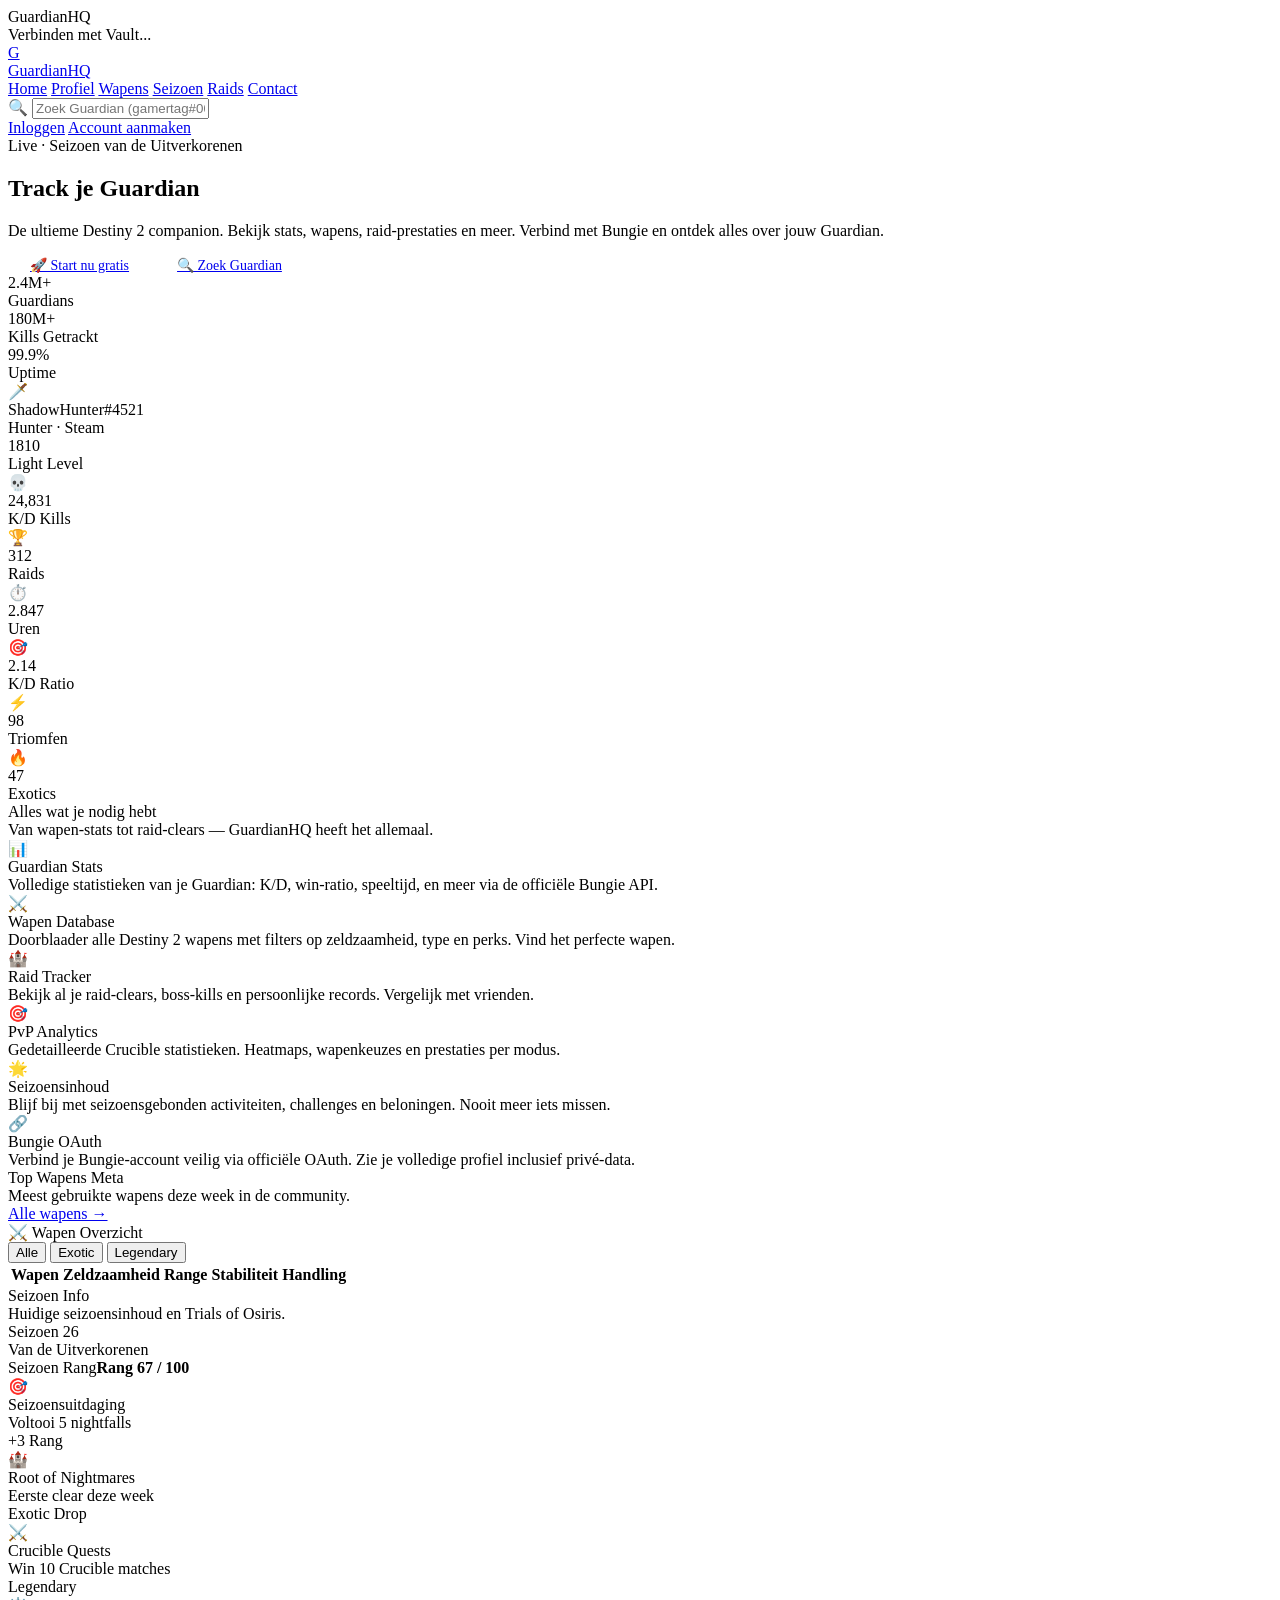
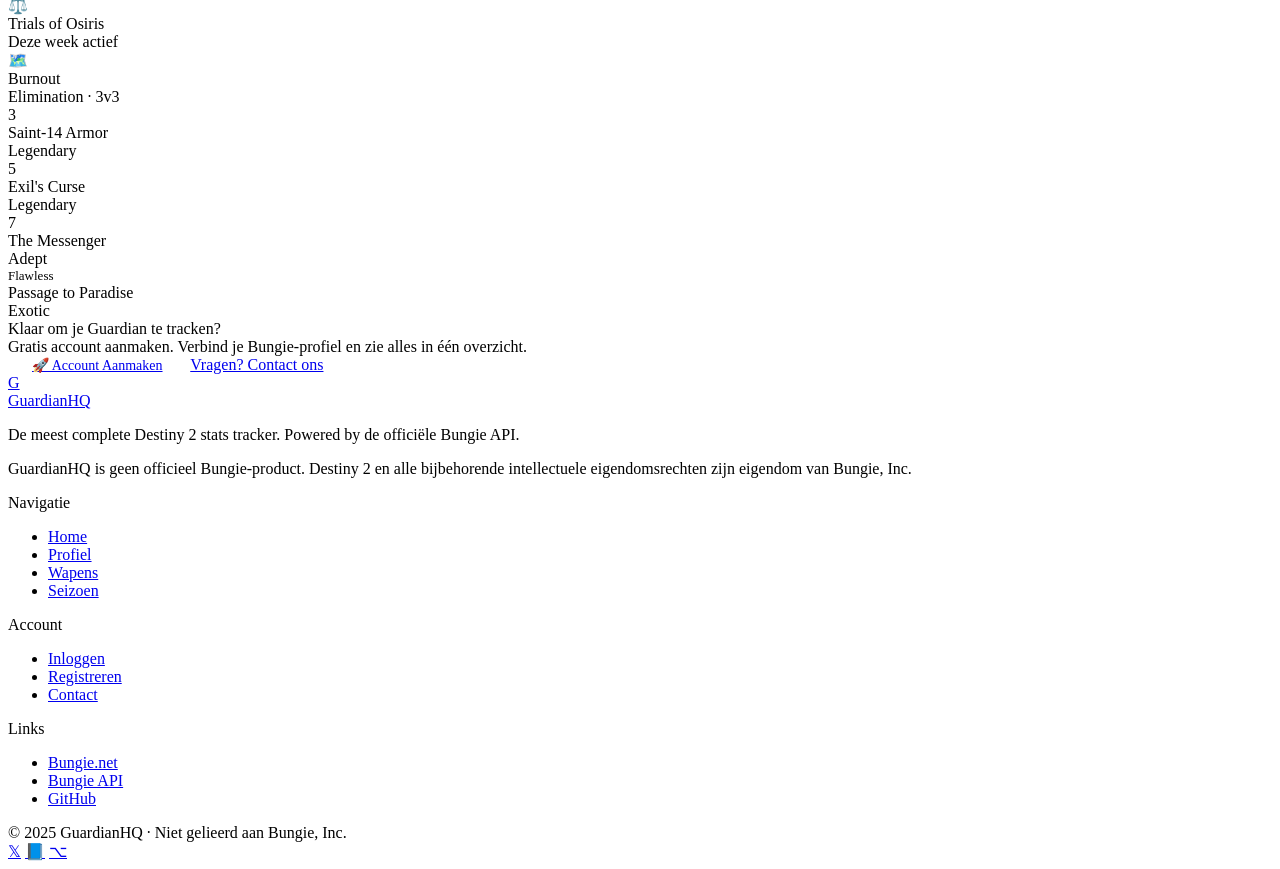
==== index.html @ 985af8b4 "Add files via upload" ====
<!DOCTYPE html>
<html lang="nl">
<head>
<meta charset="UTF-8"><meta name="viewport" content="width=device-width,initial-scale=1">
<title>GuardianHQ – Destiny 2 Tracker</title>
<meta name="description" content="De beste Destiny 2 stats tracker. Bekijk je Guardian profiel, wapens, raids en meer.">
<link rel="stylesheet" href="css/style.css">
<link rel="icon" href="data:image/svg+xml,<svg xmlns='http://www.w3.org/2000/svg' viewBox='0 0 100 100'><text y='.9em' font-size='90'>⬡</text></svg>">
</head>
<body>
<!-- LOADING -->
<div class="loading-ov" id="loading-overlay">
  <div class="loading-t">GuardianHQ</div>
  <div class="loading-bw"><div class="loading-bf"></div></div>
  <div class="loading-lt">Verbinden met Vault...</div>
</div>

<!-- NAV -->
<nav>
  <div class="nav-inner">
    <a href="index.html" class="logo">
      <div class="logo-hex">G</div>
      <span class="logo-t">GuardianHQ</span>
    </a>
    <div class="nav-links">
      <a href="index.html" class="nav-a active">Home</a>
      <a href="profile.html" class="nav-a">Profiel</a>
      <a href="weapons.html" class="nav-a">Wapens</a>
      <a href="seasonal.html" class="nav-a">Seizoen</a>
      <a href="raids.html" class="nav-a">Raids</a>
      <a href="contact.html" class="nav-a">Contact</a>
    </div>
    <div class="nav-search">
      <span>🔍</span>
      <input id="main-search" placeholder="Zoek Guardian (gamertag#0000)..." type="text">
    </div>
    <div class="nav-btns" id="nav-btns">
      <a href="login.html" class="btn btn-out">Inloggen</a>
      <a href="register.html" class="btn btn-p">Account aanmaken</a>
    </div>
  </div>
</nav>

<!-- HERO -->
<section class="hero">
  <div class="hero-bg"></div>
  <div class="hero-grid"></div>
  <div class="hero-c">
    <div>
      <div class="badge fi"><div class="badge-dot"></div>Live · Seizoen van de Uitverkorenen</div>
      <h1 class="hero-title fi fi1">
        <span class="l1">Track je</span>
        <span class="l2">Guardian</span>
      </h1>
      <p class="hero-sub fi fi2">De ultieme Destiny 2 companion. Bekijk stats, wapens, raid-prestaties en meer. Verbind met Bungie en ontdek alles over jouw Guardian.</p>
      <div class="hero-acts fi fi3">
        <a href="register.html" class="btn btn-g" style="font-size:14px;padding:11px 22px">🚀 Start nu gratis</a>
        <a href="profile.html" class="btn btn-p" style="font-size:14px;padding:11px 22px">🔍 Zoek Guardian</a>
      </div>
      <div class="hero-stats fi">
        <div><div class="hstat-v">2.4M+</div><div class="hstat-l">Guardians</div></div>
        <div><div class="hstat-v">180M+</div><div class="hstat-l">Kills Getrackt</div></div>
        <div><div class="hstat-v">99.9%</div><div class="hstat-l">Uptime</div></div>
      </div>
    </div>
    <div class="hero-vis fi fi2">
      <div class="hcard">
        <div class="hcard-head">
          <div class="gav">🗡️</div>
          <div>
            <div class="gname">ShadowHunter#4521</div>
            <div class="gclass">Hunter · Steam</div>
          </div>
          <div class="gpow">
            <div class="gpow-v">1810</div>
            <div class="gpow-l">Light Level</div>
          </div>
        </div>
        <div class="hcard-stats">
          <div class="scell"><div class="scell-i">💀</div><div class="scell-v" style="color:var(--red)">24,831</div><div class="scell-n">K/D Kills</div></div>
          <div class="scell"><div class="scell-i">🏆</div><div class="scell-v" style="color:var(--gold)">312</div><div class="scell-n">Raids</div></div>
          <div class="scell"><div class="scell-i">⏱️</div><div class="scell-v" style="color:var(--blue)">2.847</div><div class="scell-n">Uren</div></div>
          <div class="scell"><div class="scell-i">🎯</div><div class="scell-v" style="color:var(--green)">2.14</div><div class="scell-n">K/D Ratio</div></div>
          <div class="scell"><div class="scell-i">⚡</div><div class="scell-v">98</div><div class="scell-n">Triomfen</div></div>
          <div class="scell"><div class="scell-i">🔥</div><div class="scell-v" style="color:var(--purple)">47</div><div class="scell-n">Exotics</div></div>
        </div>
      </div>
    </div>
  </div>
</section>

<!-- FEATURES -->
<section class="sec">
  <div class="sec-in">
    <div class="sec-head">
      <div>
        <div class="sec-title">Alles wat je <span>nodig hebt</span></div>
        <div class="sec-sub">Van wapen-stats tot raid-clears — GuardianHQ heeft het allemaal.</div>
        <div class="sec-div"></div>
      </div>
    </div>
    <div class="feat-grid">
      <div class="fcard"><div class="ficon">📊</div><div class="ftitle">Guardian Stats</div><div class="fdesc">Volledige statistieken van je Guardian: K/D, win-ratio, speeltijd, en meer via de officiële Bungie API.</div></div>
      <div class="fcard"><div class="ficon">⚔️</div><div class="ftitle">Wapen Database</div><div class="fdesc">Doorblaader alle Destiny 2 wapens met filters op zeldzaamheid, type en perks. Vind het perfecte wapen.</div></div>
      <div class="fcard"><div class="ficon">🏰</div><div class="ftitle">Raid Tracker</div><div class="fdesc">Bekijk al je raid-clears, boss-kills en persoonlijke records. Vergelijk met vrienden.</div></div>
      <div class="fcard"><div class="ficon">🎯</div><div class="ftitle">PvP Analytics</div><div class="fdesc">Gedetailleerde Crucible statistieken. Heatmaps, wapenkeuzes en prestaties per modus.</div></div>
      <div class="fcard"><div class="ficon">🌟</div><div class="ftitle">Seizoensinhoud</div><div class="fdesc">Blijf bij met seizoensgebonden activiteiten, challenges en beloningen. Nooit meer iets missen.</div></div>
      <div class="fcard"><div class="ficon">🔗</div><div class="ftitle">Bungie OAuth</div><div class="fdesc">Verbind je Bungie-account veilig via officiële OAuth. Zie je volledige profiel inclusief privé-data.</div></div>
    </div>
  </div>
</section>

<!-- WEAPONS PREVIEW -->
<section class="sec sec-dark">
  <div class="sec-in">
    <div class="sec-head">
      <div>
        <div class="sec-title">Top <span>Wapens</span> Meta</div>
        <div class="sec-sub">Meest gebruikte wapens deze week in de community.</div>
        <div class="sec-div"></div>
      </div>
      <a href="weapons.html" class="btn btn-out">Alle wapens →</a>
    </div>
    <div class="tbl-wrap">
      <div class="tbl-head">
        <span class="tbl-title">⚔️ Wapen Overzicht</span>
        <div class="ftabs">
          <button class="ftab active" data-filter="all">Alle</button>
          <button class="ftab" data-filter="exotic">Exotic</button>
          <button class="ftab" data-filter="legendary">Legendary</button>
        </div>
      </div>
      <table>
        <thead><tr><th>Wapen</th><th>Zeldzaamheid</th><th>Range</th><th>Stabiliteit</th><th>Handling</th></tr></thead>
        <tbody id="weapons-tbody"></tbody>
      </table>
    </div>
  </div>
</section>

<!-- SEASONAL -->
<section class="sec">
  <div class="sec-in">
    <div class="sec-head">
      <div>
        <div class="sec-title">Seizoen <span>Info</span></div>
        <div class="sec-sub">Huidige seizoensinhoud en Trials of Osiris.</div>
        <div class="sec-div"></div>
      </div>
    </div>
    <div class="seas-grid">
      <div class="scard">
        <div class="s-banner">
          <div class="s-banner-gfx"></div>
          <div class="s-banner-t">
            <div class="s-lbl">Seizoen 26</div>
            <div class="s-name">Van de Uitverkorenen</div>
          </div>
        </div>
        <div class="s-body">
          <div class="s-prog-row"><span style="color:var(--t2)">Seizoen Rang</span><span style="color:var(--purple);font-weight:700">Rang 67 / 100</span></div>
          <div class="s-pbar"><div class="s-pfill"></div></div>
          <div class="ms-list">
            <div class="ms-item"><div class="ms-ico">🎯</div><div class="ms-info"><div class="ms-name">Seizoensuitdaging</div><div class="ms-det">Voltooi 5 nightfalls</div></div><div class="ms-rew">+3 Rang</div></div>
            <div class="ms-item"><div class="ms-ico">🏰</div><div class="ms-info"><div class="ms-name">Root of Nightmares</div><div class="ms-det">Eerste clear deze week</div></div><div class="ms-rew">Exotic Drop</div></div>
            <div class="ms-item"><div class="ms-ico">⚔️</div><div class="ms-info"><div class="ms-name">Crucible Quests</div><div class="ms-det">Win 10 Crucible matches</div></div><div class="ms-rew">Legendary</div></div>
          </div>
        </div>
      </div>
      <div class="trials-card">
        <div class="tc-head">
          <div class="tc-icon">⚖️</div>
          <div><div class="tc-title">Trials of Osiris</div><div class="tc-sub">Deze week actief</div></div>
        </div>
        <div class="tc-map">
          <div class="map-ico">🗺️</div>
          <div><div class="map-nm">Burnout</div><div class="map-tp">Elimination · 3v3</div></div>
        </div>
        <div class="rew-list">
          <div class="rew-item"><div class="rew-w">3</div><div class="rew-nm">Saint-14 Armor</div><div class="rew-tp">Legendary</div></div>
          <div class="rew-item"><div class="rew-w">5</div><div class="rew-nm">Exil's Curse</div><div class="rew-tp">Legendary</div></div>
          <div class="rew-item"><div class="rew-w">7</div><div class="rew-nm">The Messenger</div><div class="rew-tp">Adept</div></div>
          <div class="rew-item"><div class="rew-w" style="font-size:13px">Flawless</div><div class="rew-nm">Passage to Paradise</div><div class="rew-tp" style="color:var(--gold)">Exotic</div></div>
        </div>
      </div>
    </div>
  </div>
</section>

<!-- CTA -->
<section class="cta-sec">
  <div class="cta-in">
    <div>
      <div class="cta-title">Klaar om je <span class="hl">Guardian</span> te tracken?</div>
      <div class="cta-sub">Gratis account aanmaken. Verbind je Bungie-profiel en zie alles in één overzicht.</div>
    </div>
    <div class="cta-acts">
      <a href="register.html" class="btn btn-g" style="font-size:14px;padding:12px 24px">🚀 Account Aanmaken</a>
      <a href="contact.html" class="btn btn-out">Vragen? Contact ons</a>
    </div>
  </div>
</section>

<!-- FOOTER -->
<footer>
  <div class="foot-in">
    <div class="foot-grid">
      <div>
        <a href="index.html" class="foot-logo">
          <div class="logo-hex">G</div>
          <span class="logo-t">GuardianHQ</span>
        </a>
        <p class="foot-desc">De meest complete Destiny 2 stats tracker. Powered by de officiële Bungie API.</p>
        <p class="foot-disc">GuardianHQ is geen officieel Bungie-product. Destiny 2 en alle bijbehorende intellectuele eigendomsrechten zijn eigendom van Bungie, Inc.</p>
      </div>
      <div>
        <div class="foot-col-t">Navigatie</div>
        <ul class="foot-links">
          <li><a href="index.html">Home</a></li>
          <li><a href="profile.html">Profiel</a></li>
          <li><a href="weapons.html">Wapens</a></li>
          <li><a href="seasonal.html">Seizoen</a></li>
        </ul>
      </div>
      <div>
        <div class="foot-col-t">Account</div>
        <ul class="foot-links">
          <li><a href="login.html">Inloggen</a></li>
          <li><a href="register.html">Registreren</a></li>
          <li><a href="contact.html">Contact</a></li>
        </ul>
      </div>
      <div>
        <div class="foot-col-t">Links</div>
        <ul class="foot-links">
          <li><a href="https://www.bungie.net" target="_blank">Bungie.net</a></li>
          <li><a href="https://www.bungie.net/en/Application" target="_blank">Bungie API</a></li>
          <li><a href="https://github.com" target="_blank">GitHub</a></li>
        </ul>
      </div>
    </div>
    <div class="foot-bot">
      <div class="foot-copy">© 2025 GuardianHQ · Niet gelieerd aan Bungie, Inc.</div>
      <div class="socials">
        <a href="#" class="soc-btn">𝕏</a>
        <a href="#" class="soc-btn">📘</a>
        <a href="https://github.com" class="soc-btn">⌥</a>
      </div>
    </div>
  </div>
</footer>

<script src="js/app.js"></script>
</body>
</html>
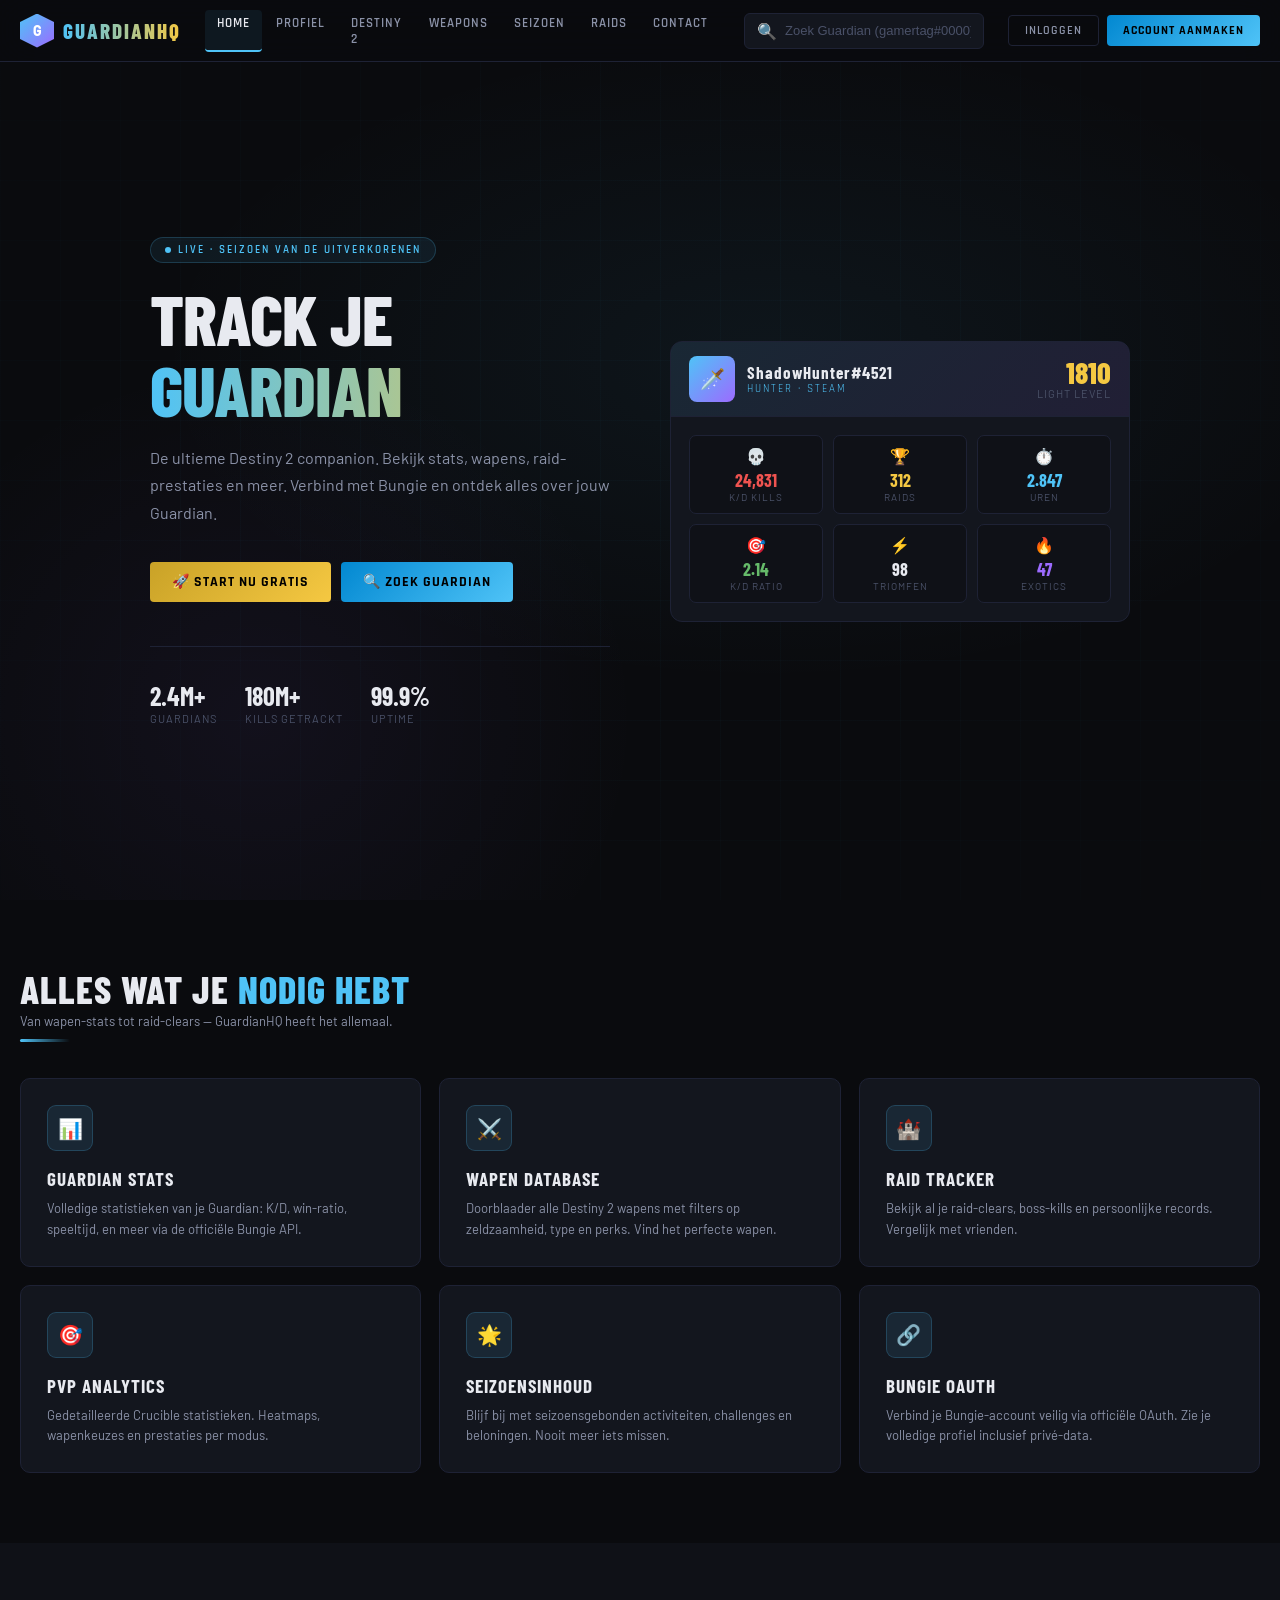
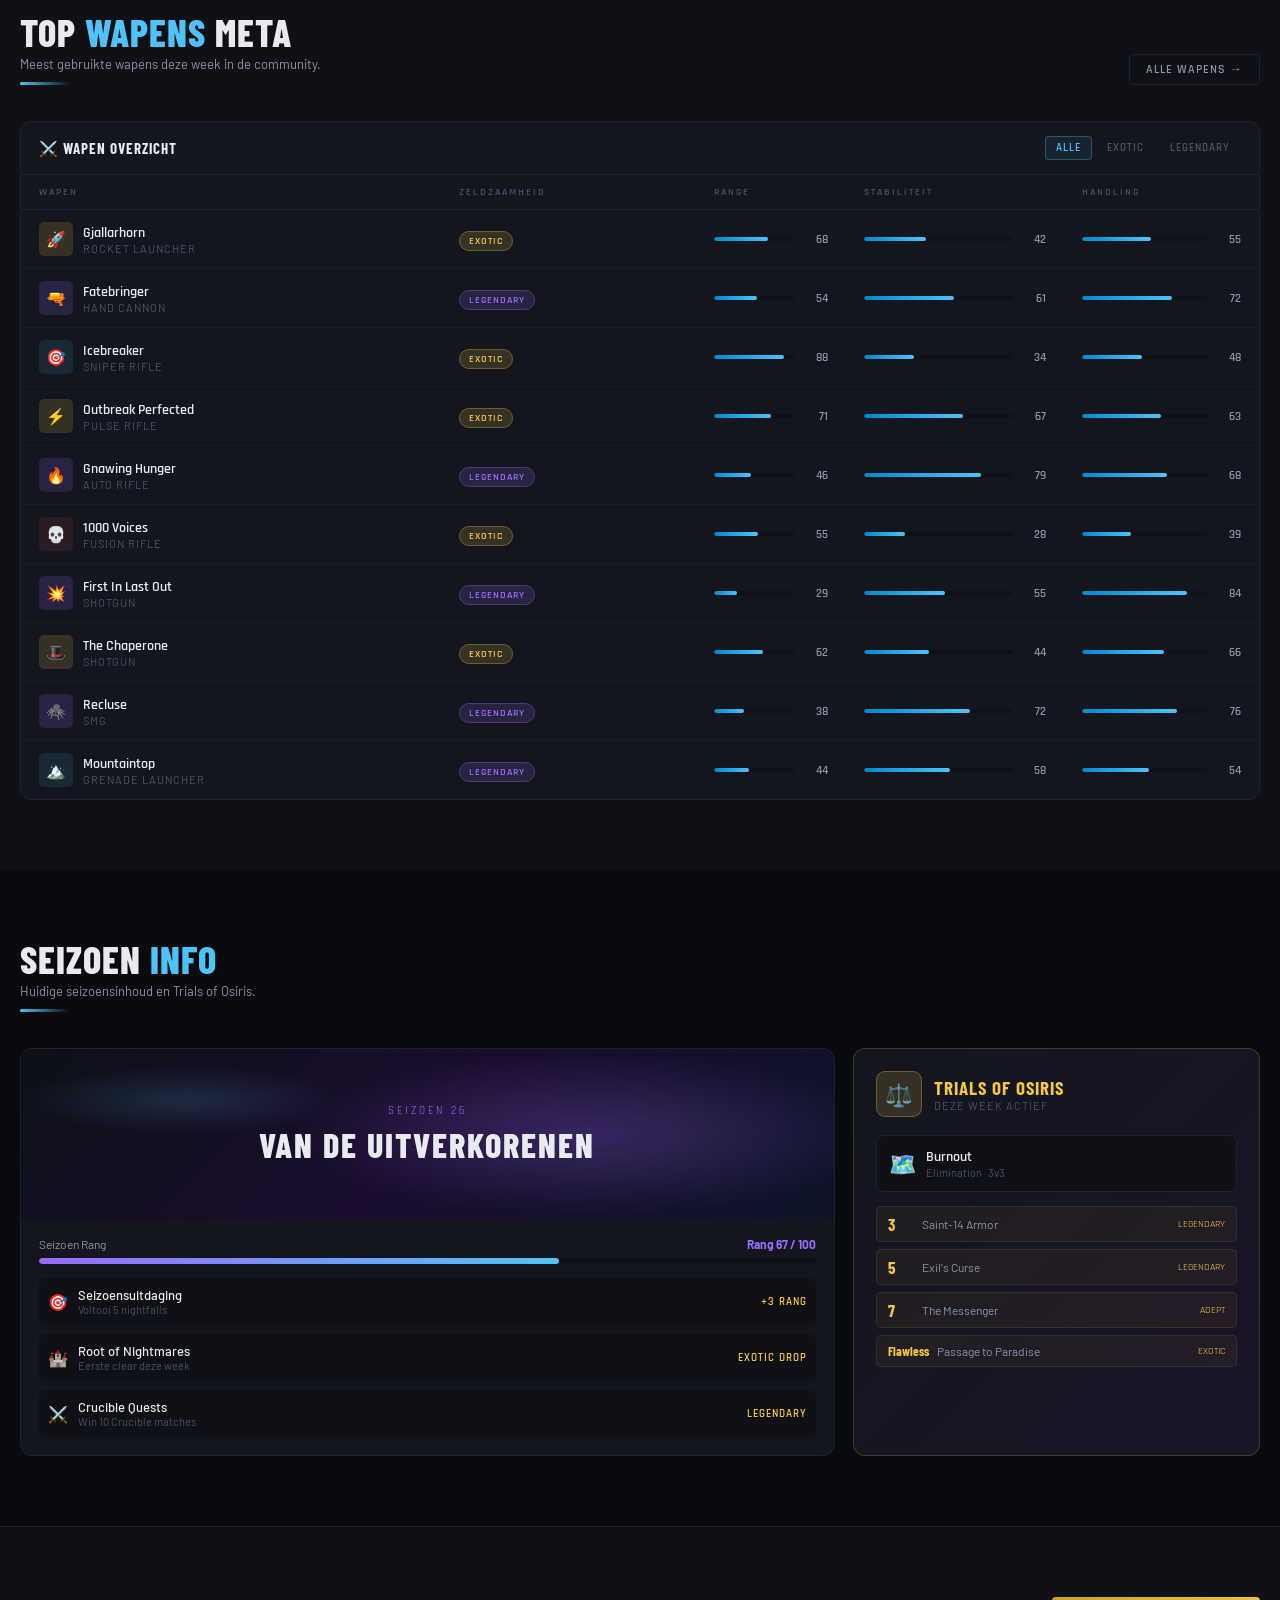
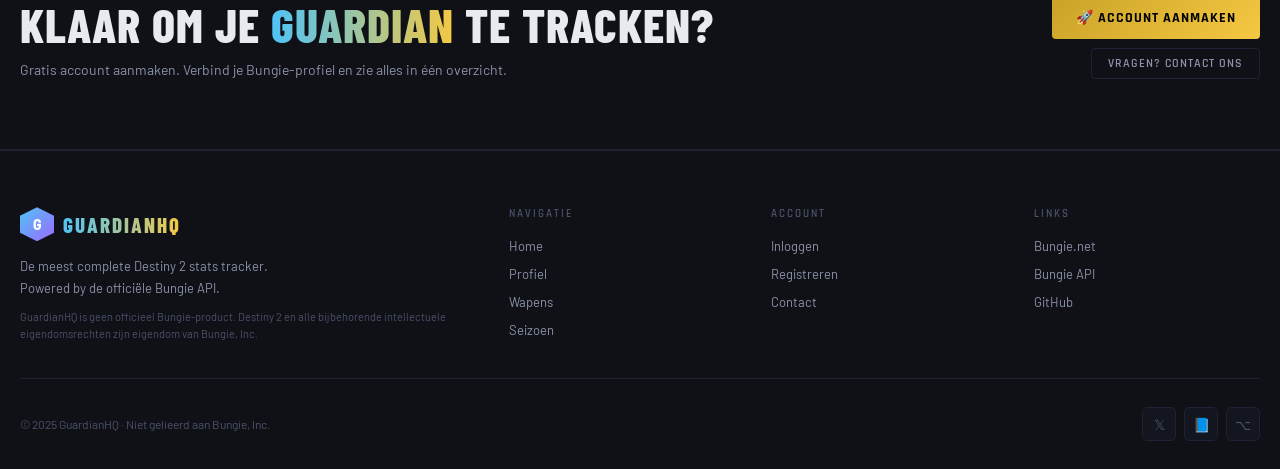
==== commit 1bf2cbb7: "Update index.html" ====
--- a/index.html
+++ b/index.html
@@ -25,7 +25,8 @@
     <div class="nav-links">
       <a href="index.html" class="nav-a active">Home</a>
       <a href="profile.html" class="nav-a">Profiel</a>
-      <a href="weapons.html" class="nav-a">Wapens</a>
+      <a href="destiny.html" class="nav-a" data-en="Destiny 2" data-nl="Destiny 2">Destiny 2</a>
+      <a href="weapons.html" class="nav-a" data-en="Weapons" data-nl="Wapens">Weapons</a>
       <a href="seasonal.html" class="nav-a">Seizoen</a>
       <a href="raids.html" class="nav-a">Raids</a>
       <a href="contact.html" class="nav-a">Contact</a>
--- a/css/style.css
+++ b/css/style.css
@@ -0,0 +1,232 @@
+@import url('https://fonts.googleapis.com/css2?family=Barlow+Condensed:wght@400;600;700;800&family=Barlow:wght@300;400;500;600&family=Rajdhani:wght@400;500;600;700&display=swap');
+:root{--bg:#0a0b0e;--bg2:#0f1117;--card:#13161e;--cardh:#1a1e2a;--gold:#f5c842;--goldd:#c9a227;--blue:#4fc3f7;--blued:#0288d1;--purple:#9c6bff;--red:#ef5350;--green:#66bb6a;--t1:#e8eaf0;--t2:#8b92a8;--t3:#4a5168;--border:#1e2235;--hunter:#4fc3f7;--warlock:#9c6bff;--titan:#f5a623;--fd:'Barlow Condensed',sans-serif;--fb:'Barlow',sans-serif;--fu:'Rajdhani',sans-serif}
+*{margin:0;padding:0;box-sizing:border-box}html{scroll-behavior:smooth}
+body{background:var(--bg);color:var(--t1);font-family:var(--fb);overflow-x:hidden}
+::-webkit-scrollbar{width:5px}::-webkit-scrollbar-track{background:var(--bg)}::-webkit-scrollbar-thumb{background:#1e2235;border-radius:3px}
+/* NAV */
+nav{position:fixed;top:0;left:0;right:0;z-index:1000;background:rgba(10,11,14,.93);backdrop-filter:blur(20px);border-bottom:1px solid var(--border);height:62px;display:flex;align-items:center}
+.nav-inner{max-width:1400px;margin:0 auto;width:100%;padding:0 20px;display:flex;align-items:center;gap:24px}
+.logo{display:flex;align-items:center;gap:9px;text-decoration:none;flex-shrink:0}
+.logo-hex{width:34px;height:34px;background:linear-gradient(135deg,var(--blue),var(--purple));clip-path:polygon(50% 0%,100% 25%,100% 75%,50% 100%,0% 75%,0% 25%);display:flex;align-items:center;justify-content:center;font-size:14px;color:#fff;font-weight:800}
+.logo-t{font-family:var(--fd);font-size:21px;font-weight:800;letter-spacing:2px;text-transform:uppercase;background:linear-gradient(90deg,var(--blue),var(--gold));-webkit-background-clip:text;-webkit-text-fill-color:transparent;background-clip:text}
+.nav-links{display:flex;gap:2px;flex:1}
+.nav-a{font-family:var(--fu);font-size:13px;font-weight:600;letter-spacing:1px;text-transform:uppercase;color:var(--t2);text-decoration:none;padding:5px 12px;border-radius:4px;transition:.2s}
+.nav-a:hover,.nav-a.active{color:var(--t1);background:rgba(79,195,247,.08)}
+.nav-a.active{border-bottom:2px solid var(--blue)}
+.nav-search{display:flex;align-items:center;gap:8px;background:var(--card);border:1px solid var(--border);border-radius:6px;padding:7px 12px;min-width:240px;transition:.2s}
+.nav-search:focus-within{border-color:var(--blued);box-shadow:0 0 0 3px rgba(79,195,247,.1)}
+.nav-search input{background:none;border:none;outline:none;color:var(--t1);font-size:13px;width:100%}
+.nav-search input::placeholder{color:var(--t3)}
+.nav-btns{display:flex;gap:8px;margin-left:auto;flex-shrink:0}
+.btn{font-family:var(--fu);font-weight:600;letter-spacing:1px;text-transform:uppercase;font-size:12px;padding:7px 16px;border-radius:4px;cursor:pointer;transition:.2s;text-decoration:none;display:inline-flex;align-items:center;gap:5px;border:none;white-space:nowrap}
+.btn-out{background:transparent;border:1px solid var(--border);color:var(--t2)}.btn-out:hover{border-color:var(--blue);color:var(--blue)}
+.btn-p{background:linear-gradient(135deg,var(--blued),var(--blue));color:#000;font-weight:700}.btn-p:hover{box-shadow:0 0 20px rgba(79,195,247,.35);transform:translateY(-1px)}
+.btn-g{background:linear-gradient(135deg,var(--goldd),var(--gold));color:#000;font-weight:700}.btn-g:hover{box-shadow:0 0 20px rgba(245,200,66,.35);transform:translateY(-1px)}
+.btn-full{width:100%;justify-content:center;padding:12px;font-size:14px}
+/* HERO */
+.hero{min-height:100vh;position:relative;display:flex;align-items:center;padding-top:62px;overflow:hidden}
+.hero-bg{position:absolute;inset:0;background:radial-gradient(ellipse 80% 60% at 60% 40%,rgba(79,195,247,.06) 0%,transparent 60%),radial-gradient(ellipse 60% 80% at 20% 80%,rgba(156,107,255,.06) 0%,transparent 50%),var(--bg)}
+.hero-grid{position:absolute;inset:0;background-image:linear-gradient(rgba(79,195,247,.025) 1px,transparent 1px),linear-gradient(90deg,rgba(79,195,247,.025) 1px,transparent 1px);background-size:60px 60px;mask-image:radial-gradient(ellipse 80% 80% at 50% 50%,#000 40%,transparent 100%)}
+.hero-c{max-width:1400px;margin:0 auto;padding:80px 20px;position:relative;z-index:2;display:grid;grid-template-columns:1fr 1fr;gap:60px;align-items:center}
+.badge{display:inline-flex;align-items:center;gap:7px;background:rgba(79,195,247,.08);border:1px solid rgba(79,195,247,.2);border-radius:100px;padding:5px 14px;font-family:var(--fu);font-size:11px;font-weight:600;letter-spacing:2px;text-transform:uppercase;color:var(--blue);margin-bottom:20px}
+.badge-dot{width:6px;height:6px;background:var(--blue);border-radius:50%;animation:pulse 2s infinite}
+@keyframes pulse{0%,100%{opacity:1;transform:scale(1)}50%{opacity:.5;transform:scale(.8)}}
+.hero-title{font-family:var(--fd);font-size:clamp(44px,5.5vw,76px);font-weight:800;line-height:1;letter-spacing:-1px;text-transform:uppercase;margin-bottom:20px}
+.hero-title .l1{color:var(--t1);display:block}
+.hero-title .l2{background:linear-gradient(90deg,var(--blue),var(--gold));-webkit-background-clip:text;-webkit-text-fill-color:transparent;background-clip:text;display:block}
+.hero-sub{font-size:16px;color:var(--t2);line-height:1.7;max-width:460px;margin-bottom:36px}
+.hero-acts{display:flex;gap:10px;flex-wrap:wrap}
+.hero-stats{display:flex;gap:28px;margin-top:44px;padding-top:36px;border-top:1px solid var(--border)}
+.hstat-v{font-family:var(--fd);font-size:26px;font-weight:700;line-height:1}
+.hstat-l{font-size:11px;color:var(--t3);text-transform:uppercase;letter-spacing:1px;margin-top:3px}
+/* HERO CARD */
+.hero-vis{position:relative}
+.hcard{background:var(--card);border:1px solid var(--border);border-radius:12px;overflow:hidden}
+.hcard-head{background:linear-gradient(135deg,rgba(79,195,247,.1),rgba(156,107,255,.1));border-bottom:1px solid var(--border);padding:14px 18px;display:flex;align-items:center;gap:12px}
+.gav{width:46px;height:46px;background:linear-gradient(135deg,var(--blue),var(--purple));border-radius:8px;display:flex;align-items:center;justify-content:center;font-size:20px}
+.gname{font-family:var(--fd);font-size:17px;font-weight:700;letter-spacing:1px}
+.gclass{font-family:var(--fu);font-size:11px;letter-spacing:2px;text-transform:uppercase;color:var(--blue)}
+.gpow{margin-left:auto;text-align:right}
+.gpow-v{font-family:var(--fd);font-size:30px;font-weight:800;color:var(--gold);line-height:1}
+.gpow-l{font-size:11px;color:var(--t3);text-transform:uppercase;letter-spacing:1px}
+.hcard-stats{padding:18px;display:grid;grid-template-columns:repeat(3,1fr);gap:10px}
+.scell{background:var(--bg2);border:1px solid var(--border);border-radius:7px;padding:10px;text-align:center}
+.scell-i{font-size:16px;margin-bottom:3px}
+.scell-v{font-family:var(--fd);font-size:18px;font-weight:700}
+.scell-n{font-size:10px;color:var(--t3);text-transform:uppercase;letter-spacing:1px}
+/* SECTIONS */
+.sec{padding:70px 0}.sec-dark{background:var(--bg2)}
+.sec-in{max-width:1400px;margin:0 auto;padding:0 20px}
+.sec-head{display:flex;align-items:flex-end;justify-content:space-between;margin-bottom:36px}
+.sec-title{font-family:var(--fd);font-size:clamp(26px,3vw,38px);font-weight:800;letter-spacing:1px;text-transform:uppercase;line-height:1}
+.sec-title span{color:var(--blue)}
+.sec-sub{color:var(--t2);font-size:13px;margin-top:5px}
+.sec-div{width:50px;height:3px;background:linear-gradient(90deg,var(--blue),transparent);margin-top:10px;border-radius:2px}
+/* FEATURES */
+.feat-grid{display:grid;grid-template-columns:repeat(3,1fr);gap:18px}
+.fcard{background:var(--card);border:1px solid var(--border);border-radius:10px;padding:26px;transition:.3s;position:relative;overflow:hidden}
+.fcard::before{content:'';position:absolute;top:0;left:0;right:0;height:2px;background:linear-gradient(90deg,var(--blue),var(--purple));opacity:0;transition:.3s}
+.fcard:hover{border-color:rgba(79,195,247,.3);background:var(--cardh);transform:translateY(-3px)}.fcard:hover::before{opacity:1}
+.ficon{width:46px;height:46px;background:rgba(79,195,247,.1);border:1px solid rgba(79,195,247,.2);border-radius:9px;display:flex;align-items:center;justify-content:center;font-size:20px;margin-bottom:16px}
+.ftitle{font-family:var(--fd);font-size:19px;font-weight:700;letter-spacing:1px;text-transform:uppercase;margin-bottom:8px}
+.fdesc{color:var(--t2);font-size:13px;line-height:1.6}
+/* TABLE */
+.tbl-wrap{background:var(--card);border:1px solid var(--border);border-radius:10px;overflow:hidden}
+.tbl-head{padding:14px 18px;border-bottom:1px solid var(--border);display:flex;align-items:center;gap:14px}
+.tbl-title{font-family:var(--fd);font-size:15px;font-weight:700;letter-spacing:1px;text-transform:uppercase;flex:1}
+.ftabs{display:flex;gap:4px}
+.ftab{font-family:var(--fu);font-size:11px;font-weight:600;letter-spacing:1px;text-transform:uppercase;padding:4px 10px;border-radius:4px;cursor:pointer;border:1px solid transparent;color:var(--t3);background:none;transition:.2s}
+.ftab:hover{color:var(--t2)}.ftab.active{color:var(--blue);border-color:rgba(79,195,247,.3);background:rgba(79,195,247,.08)}
+table{width:100%;border-collapse:collapse}
+th{font-family:var(--fu);font-size:10px;font-weight:600;letter-spacing:2px;text-transform:uppercase;color:var(--t3);padding:11px 18px;text-align:left;border-bottom:1px solid var(--border)}
+td{padding:12px 18px;border-bottom:1px solid rgba(30,34,53,.5);font-size:13px}
+tr:last-child td{border-bottom:none}tr:hover td{background:rgba(79,195,247,.025)}
+.iname{display:flex;align-items:center;gap:10px}
+.iico{width:34px;height:34px;border-radius:5px;display:flex;align-items:center;justify-content:center;font-size:16px;flex-shrink:0}
+.inm{font-family:var(--fu);font-size:14px;font-weight:600}.ityp{font-size:11px;color:var(--t3);text-transform:uppercase;letter-spacing:1px}
+.rbadge{font-family:var(--fu);font-size:10px;font-weight:600;letter-spacing:1px;text-transform:uppercase;padding:3px 9px;border-radius:100px}
+.r-exotic{background:rgba(245,200,66,.15);color:var(--gold);border:1px solid rgba(245,200,66,.3)}
+.r-leg{background:rgba(156,107,255,.15);color:var(--purple);border:1px solid rgba(156,107,255,.3)}
+.r-rare{background:rgba(79,195,247,.15);color:var(--blue);border:1px solid rgba(79,195,247,.3)}
+.sbar{display:flex;align-items:center;gap:8px}.sbar-b{flex:1;height:4px;background:var(--bg2);border-radius:2px;overflow:hidden}
+.sbar-f{height:100%;background:linear-gradient(90deg,var(--blued),var(--blue));border-radius:2px}
+.sbar-v{font-family:var(--fu);font-size:12px;font-weight:600;color:var(--t2);min-width:26px;text-align:right}
+/* SEASONAL */
+.seas-grid{display:grid;grid-template-columns:2fr 1fr;gap:18px}
+.scard{background:var(--card);border:1px solid var(--border);border-radius:12px;overflow:hidden}
+.s-banner{height:170px;background:linear-gradient(135deg,#0d1117,#1a0d2e,#0d1428);position:relative;display:flex;align-items:center;justify-content:center;overflow:hidden}
+.s-banner-gfx{position:absolute;inset:0;background:radial-gradient(ellipse 60% 80% at 70% 50%,rgba(156,107,255,.25) 0%,transparent 60%),radial-gradient(ellipse 40% 40% at 20% 30%,rgba(79,195,247,.15) 0%,transparent 50%)}
+.s-banner-t{position:relative;z-index:2;text-align:center}
+.s-lbl{font-family:var(--fu);font-size:11px;letter-spacing:3px;text-transform:uppercase;color:var(--purple);margin-bottom:6px}
+.s-name{font-family:var(--fd);font-size:34px;font-weight:800;text-transform:uppercase;letter-spacing:2px}
+.s-body{padding:18px}
+.s-prog-row{display:flex;justify-content:space-between;margin-bottom:7px;font-size:12px}
+.s-pbar{height:6px;background:var(--bg2);border-radius:3px;overflow:hidden;margin-bottom:14px}
+.s-pfill{height:100%;background:linear-gradient(90deg,var(--purple),var(--blue));border-radius:3px;width:67%}
+.ms-list{display:flex;flex-direction:column;gap:9px}
+.ms-item{display:flex;align-items:center;gap:10px;padding:9px;background:var(--bg2);border-radius:6px}
+.ms-ico{font-size:16px}.ms-info{flex:1}.ms-name{font-size:13px;font-weight:500}.ms-det{font-size:11px;color:var(--t3)}
+.ms-rew{font-family:var(--fu);font-size:11px;font-weight:600;color:var(--gold);text-transform:uppercase;letter-spacing:1px}
+/* TRIALS CARD */
+.trials-card{background:linear-gradient(135deg,var(--card),#1a1428);border:1px solid rgba(245,200,66,.2);border-radius:12px;padding:22px}
+.tc-head{display:flex;align-items:center;gap:12px;margin-bottom:18px}
+.tc-icon{width:46px;height:46px;background:rgba(245,200,66,.15);border:1px solid rgba(245,200,66,.3);border-radius:9px;display:flex;align-items:center;justify-content:center;font-size:22px}
+.tc-title{font-family:var(--fd);font-size:19px;font-weight:700;text-transform:uppercase;letter-spacing:1px;color:var(--gold)}
+.tc-sub{font-size:11px;color:var(--t3);text-transform:uppercase;letter-spacing:1px}
+.tc-map{background:var(--bg2);border:1px solid var(--border);border-radius:7px;padding:12px;margin-bottom:14px;display:flex;align-items:center;gap:10px}
+.map-ico{font-size:22px}.map-nm{font-family:var(--fu);font-size:14px;font-weight:600}.map-tp{font-size:11px;color:var(--t3)}
+.rew-list{display:flex;flex-direction:column;gap:7px}
+.rew-item{display:flex;align-items:center;gap:8px;padding:7px 11px;background:rgba(245,200,66,.05);border:1px solid rgba(245,200,66,.1);border-radius:5px}
+.rew-w{font-family:var(--fd);font-size:17px;font-weight:700;color:var(--gold);min-width:26px}
+.rew-nm{font-size:12px;color:var(--t2);flex:1}.rew-tp{font-family:var(--fu);font-size:10px;color:var(--gold);text-transform:uppercase}
+/* CTA */
+.cta-sec{background:var(--bg2);border-top:1px solid var(--border);border-bottom:1px solid var(--border)}
+.cta-in{max-width:1400px;margin:0 auto;padding:70px 20px;display:grid;grid-template-columns:1fr auto;align-items:center;gap:36px}
+.cta-title{font-family:var(--fd);font-size:clamp(28px,4vw,48px);font-weight:800;text-transform:uppercase;letter-spacing:1px;line-height:1.1}
+.cta-title .hl{background:linear-gradient(90deg,var(--blue),var(--gold));-webkit-background-clip:text;-webkit-text-fill-color:transparent;background-clip:text}
+.cta-sub{color:var(--t2);margin-top:10px;font-size:14px}
+.cta-acts{display:flex;flex-direction:column;gap:9px;align-items:flex-end}
+/* FOOTER */
+footer{background:var(--bg2);border-top:1px solid var(--border);padding:56px 0 28px}
+.foot-in{max-width:1400px;margin:0 auto;padding:0 20px}
+.foot-grid{display:grid;grid-template-columns:2fr 1fr 1fr 1fr;gap:36px;margin-bottom:36px}
+.foot-logo{display:flex;align-items:center;gap:9px;margin-bottom:14px;text-decoration:none}
+.foot-desc{color:var(--t2);font-size:13px;line-height:1.7;max-width:280px}
+.foot-disc{font-size:11px;color:var(--t3);margin-top:10px;line-height:1.5}
+.foot-col-t{font-family:var(--fu);font-size:11px;font-weight:600;letter-spacing:2px;text-transform:uppercase;color:var(--t3);margin-bottom:14px}
+.foot-links{list-style:none;display:flex;flex-direction:column;gap:9px}
+.foot-links a{color:var(--t2);text-decoration:none;font-size:13px;transition:.2s}.foot-links a:hover{color:var(--blue)}
+.foot-bot{display:flex;align-items:center;justify-content:space-between;padding-top:28px;border-top:1px solid var(--border)}
+.foot-copy{font-size:12px;color:var(--t3)}
+.socials{display:flex;gap:8px}
+.soc-btn{width:34px;height:34px;background:var(--card);border:1px solid var(--border);border-radius:5px;display:flex;align-items:center;justify-content:center;text-decoration:none;color:var(--t3);font-size:14px;transition:.2s}.soc-btn:hover{border-color:var(--blue);color:var(--blue)}
+/* AUTH */
+.auth-page{min-height:100vh;display:flex;align-items:center;justify-content:center;padding:90px 20px 40px;position:relative}
+.auth-bg-grad{position:fixed;inset:0;background:radial-gradient(ellipse 60% 60% at 30% 40%,rgba(79,195,247,.05) 0%,transparent 60%),radial-gradient(ellipse 50% 60% at 70% 60%,rgba(156,107,255,.05) 0%,transparent 60%),var(--bg);z-index:0}
+.auth-bg-grid{position:fixed;inset:0;background-image:linear-gradient(rgba(79,195,247,.02) 1px,transparent 1px),linear-gradient(90deg,rgba(79,195,247,.02) 1px,transparent 1px);background-size:40px 40px;z-index:0}
+.auth-card{background:var(--card);border:1px solid var(--border);border-radius:14px;padding:38px;width:100%;max-width:460px;position:relative;z-index:2}
+.auth-card::before{content:'';position:absolute;top:0;left:20%;right:20%;height:2px;background:linear-gradient(90deg,transparent,var(--blue),transparent);border-radius:2px}
+.auth-logo{display:flex;flex-direction:column;align-items:center;gap:7px;margin-bottom:28px;text-align:center}
+.auth-logo-hex{width:52px;height:52px;background:linear-gradient(135deg,var(--blue),var(--purple));clip-path:polygon(50% 0%,100% 25%,100% 75%,50% 100%,0% 75%,0% 25%);display:flex;align-items:center;justify-content:center;font-size:22px;color:#fff;font-weight:800}
+.auth-logo-t{font-family:var(--fd);font-size:26px;font-weight:800;letter-spacing:3px;text-transform:uppercase;background:linear-gradient(90deg,var(--blue),var(--gold));-webkit-background-clip:text;-webkit-text-fill-color:transparent;background-clip:text}
+.auth-logo-s{font-size:12px;color:var(--t3);letter-spacing:1px}
+.auth-ttl{font-family:var(--fd);font-size:24px;font-weight:700;text-transform:uppercase;letter-spacing:1px;margin-bottom:5px}
+.auth-sub{color:var(--t2);font-size:13px;margin-bottom:26px}
+.fg{margin-bottom:16px}
+.flbl{display:block;font-family:var(--fu);font-size:11px;font-weight:600;letter-spacing:1.5px;text-transform:uppercase;color:var(--t3);margin-bottom:7px}
+.finp{width:100%;background:var(--bg2);border:1px solid var(--border);border-radius:5px;padding:11px 14px;color:var(--t1);font-family:var(--fb);font-size:14px;outline:none;transition:.2s}
+.finp:focus{border-color:var(--blued);box-shadow:0 0 0 3px rgba(79,195,247,.1)}
+.finp::placeholder{color:var(--t3)}
+.frow{display:grid;grid-template-columns:1fr 1fr;gap:12px}
+.fnote{font-size:11px;color:var(--t3);margin-top:5px}
+.auth-div{display:flex;align-items:center;gap:10px;margin:20px 0}
+.auth-div-l{flex:1;height:1px;background:var(--border)}
+.auth-div-t{font-size:11px;color:var(--t3);text-transform:uppercase;letter-spacing:1px}
+.auth-foot{text-align:center;font-size:13px;color:var(--t2);margin-top:20px}
+.auth-foot a{color:var(--blue);text-decoration:none;font-weight:600}.auth-foot a:hover{text-decoration:underline}
+.btn-bungie{background:linear-gradient(135deg,#1d1f2b,#252840);border:1px solid rgba(79,195,247,.3);color:var(--t1);font-weight:600}.btn-bungie:hover{border-color:var(--blue);box-shadow:0 0 20px rgba(79,195,247,.2)}
+.alert{padding:11px 14px;border-radius:5px;margin-bottom:18px;font-size:13px;display:flex;align-items:flex-start;gap:9px}
+.alert-info{background:rgba(79,195,247,.08);border:1px solid rgba(79,195,247,.2);color:var(--blue)}
+.alert-success{background:rgba(102,187,106,.08);border:1px solid rgba(102,187,106,.2);color:var(--green)}
+.alert-error{background:rgba(239,83,80,.08);border:1px solid rgba(239,83,80,.2);color:var(--red)}
+/* CONTACT */
+.cont-grid{display:grid;grid-template-columns:1fr 1fr;gap:36px;align-items:start}
+.info-card,.form-card{background:var(--card);border:1px solid var(--border);border-radius:12px;padding:32px}
+.ci-item{display:flex;gap:14px;margin-bottom:22px;padding-bottom:22px;border-bottom:1px solid var(--border)}
+.ci-item:last-child{margin-bottom:0;padding-bottom:0;border-bottom:none}
+.ci-ico{width:42px;height:42px;background:rgba(79,195,247,.08);border:1px solid rgba(79,195,247,.2);border-radius:9px;display:flex;align-items:center;justify-content:center;font-size:19px;flex-shrink:0}
+.ci-ttl{font-family:var(--fu);font-size:11px;font-weight:600;letter-spacing:1px;text-transform:uppercase;color:var(--t3);margin-bottom:3px}
+.ci-val{font-size:14px}
+.ftarea{width:100%;background:var(--bg2);border:1px solid var(--border);border-radius:5px;padding:11px 14px;color:var(--t1);font-family:var(--fb);font-size:14px;outline:none;transition:.2s;resize:vertical;min-height:130px}
+.ftarea:focus{border-color:var(--blued);box-shadow:0 0 0 3px rgba(79,195,247,.1)}
+/* PROFILE */
+.prof-header{background:var(--bg2);border-bottom:1px solid var(--border);padding:36px 0;margin-top:62px}
+.prof-header-in{max-width:1400px;margin:0 auto;padding:0 20px;display:flex;align-items:center;gap:22px}
+.prof-av{width:76px;height:76px;background:linear-gradient(135deg,var(--blue),var(--purple));border-radius:12px;display:flex;align-items:center;justify-content:center;font-size:32px;flex-shrink:0}
+.prof-nm{font-family:var(--fd);font-size:34px;font-weight:800;letter-spacing:1px;text-transform:uppercase}
+.prof-plat{font-family:var(--fu);font-size:12px;letter-spacing:2px;text-transform:uppercase;color:var(--t3);margin-top:2px}
+.prof-badges{display:flex;gap:7px;margin-top:9px;flex-wrap:wrap}
+.cbadge{font-family:var(--fu);font-size:11px;font-weight:600;letter-spacing:1px;text-transform:uppercase;padding:3px 11px;border-radius:100px}
+.b-hunter{background:rgba(79,195,247,.1);color:var(--hunter);border:1px solid rgba(79,195,247,.3)}
+.b-warlock{background:rgba(156,107,255,.1);color:var(--warlock);border:1px solid rgba(156,107,255,.3)}
+.b-titan{background:rgba(245,166,35,.1);color:var(--titan);border:1px solid rgba(245,166,35,.3)}
+.prof-meta{margin-left:auto;text-align:right}
+.prof-pow{font-family:var(--fd);font-size:50px;font-weight:800;color:var(--gold);line-height:1}
+.prof-pow-l{font-size:12px;color:var(--t3);text-transform:uppercase;letter-spacing:1px}
+/* STATS GRID */
+.stats-ov{display:grid;grid-template-columns:repeat(4,1fr);gap:14px;margin-bottom:28px}
+.stcard{background:var(--card);border:1px solid var(--border);border-radius:9px;padding:18px;transition:.2s}.stcard:hover{border-color:rgba(79,195,247,.3)}
+.stcard-l{font-family:var(--fu);font-size:10px;letter-spacing:2px;text-transform:uppercase;color:var(--t3);margin-bottom:7px}
+.stcard-v{font-family:var(--fd);font-size:28px;font-weight:700;line-height:1}
+.stcard-s{font-size:11px;color:var(--t3);margin-top:3px}
+.stcard.hl{border-color:rgba(245,200,66,.3)}.stcard.hl .stcard-v{color:var(--gold)}
+/* TABS */
+.tabs{display:flex;gap:0;border-bottom:1px solid var(--border);margin-bottom:28px}
+.tab-btn{font-family:var(--fu);font-size:13px;font-weight:600;letter-spacing:1px;text-transform:uppercase;padding:13px 18px;cursor:pointer;background:none;border:none;color:var(--t3);position:relative;transition:.2s}.tab-btn:hover{color:var(--t2)}.tab-btn.active{color:var(--blue)}.tab-btn.active::after{content:'';position:absolute;bottom:-1px;left:0;right:0;height:2px;background:var(--blue)}
+/* PAGE HERO */
+.page-hero{background:var(--bg2);border-bottom:1px solid var(--border);padding:56px 0 36px;margin-top:62px}
+.ph-in{max-width:1400px;margin:0 auto;padding:0 20px}
+.ph-lbl{font-family:var(--fu);font-size:11px;letter-spacing:3px;text-transform:uppercase;color:var(--blue);margin-bottom:9px}
+.ph-title{font-family:var(--fd);font-size:clamp(30px,5vw,52px);font-weight:800;text-transform:uppercase;letter-spacing:1px;line-height:1;margin-bottom:9px}
+.ph-desc{color:var(--t2);font-size:14px;max-width:580px}
+/* TOAST */
+.toast{position:fixed;bottom:22px;right:22px;z-index:9999;background:var(--card);border:1px solid var(--border);border-radius:9px;padding:13px 18px;min-width:280px;max-width:380px;display:flex;align-items:flex-start;gap:11px;box-shadow:0 8px 32px rgba(0,0,0,.5);transform:translateX(120%);transition:transform .4s cubic-bezier(.16,1,.3,1)}
+.toast.show{transform:translateX(0)}
+.toast-ico{font-size:18px;flex-shrink:0;margin-top:1px}
+.toast-ttl{font-family:var(--fu);font-size:13px;font-weight:700;letter-spacing:1px;text-transform:uppercase}
+.toast-body{font-size:12px;color:var(--t2);margin-top:2px}
+.toast-s{border-left:3px solid var(--green)}.toast-e{border-left:3px solid var(--red)}.toast-i{border-left:3px solid var(--blue)}
+/* LOADING */
+.loading-ov{position:fixed;inset:0;background:var(--bg);display:flex;flex-direction:column;align-items:center;justify-content:center;z-index:9998;transition:opacity .5s}
+.loading-t{font-family:var(--fd);font-size:40px;font-weight:800;letter-spacing:4px;text-transform:uppercase;background:linear-gradient(90deg,var(--blue),var(--gold));-webkit-background-clip:text;-webkit-text-fill-color:transparent;background-clip:text;margin-bottom:22px}
+.loading-bw{width:220px;height:4px;background:var(--card);border-radius:2px;overflow:hidden}
+.loading-bf{height:100%;background:linear-gradient(90deg,var(--blue),var(--gold));border-radius:2px;animation:la 1.8s ease-in-out forwards}
+@keyframes la{0%{width:0}100%{width:100%}}
+.loading-lt{font-family:var(--fu);font-size:12px;letter-spacing:2px;text-transform:uppercase;color:var(--t3);margin-top:14px;animation:blink 1.5s infinite}
+@keyframes blink{0%,100%{opacity:1}50%{opacity:.4}}
+/* RESPONSIVE */
+@media(max-width:1100px){.feat-grid{grid-template-columns:repeat(2,1fr)}.foot-grid{grid-template-columns:1fr 1fr}.stats-ov{grid-template-columns:repeat(2,1fr)}}
+@media(max-width:768px){.hero-c{grid-template-columns:1fr}.hero-vis{display:none}.nav-search{display:none}.feat-grid{grid-template-columns:1fr}.seas-grid{grid-template-columns:1fr}.cont-grid{grid-template-columns:1fr}.cta-in{grid-template-columns:1fr}.cta-acts{align-items:flex-start}.foot-grid{grid-template-columns:1fr}.stats-ov{grid-template-columns:1fr 1fr}.frow{grid-template-columns:1fr}}
+/* FADE IN */
+.fi{animation:fiu .6s ease both}.fi1{animation-delay:.1s}.fi2{animation-delay:.2s}.fi3{animation-delay:.3s}
+@keyframes fiu{from{opacity:0;transform:translateY(18px)}to{opacity:1;transform:translateY(0)}}
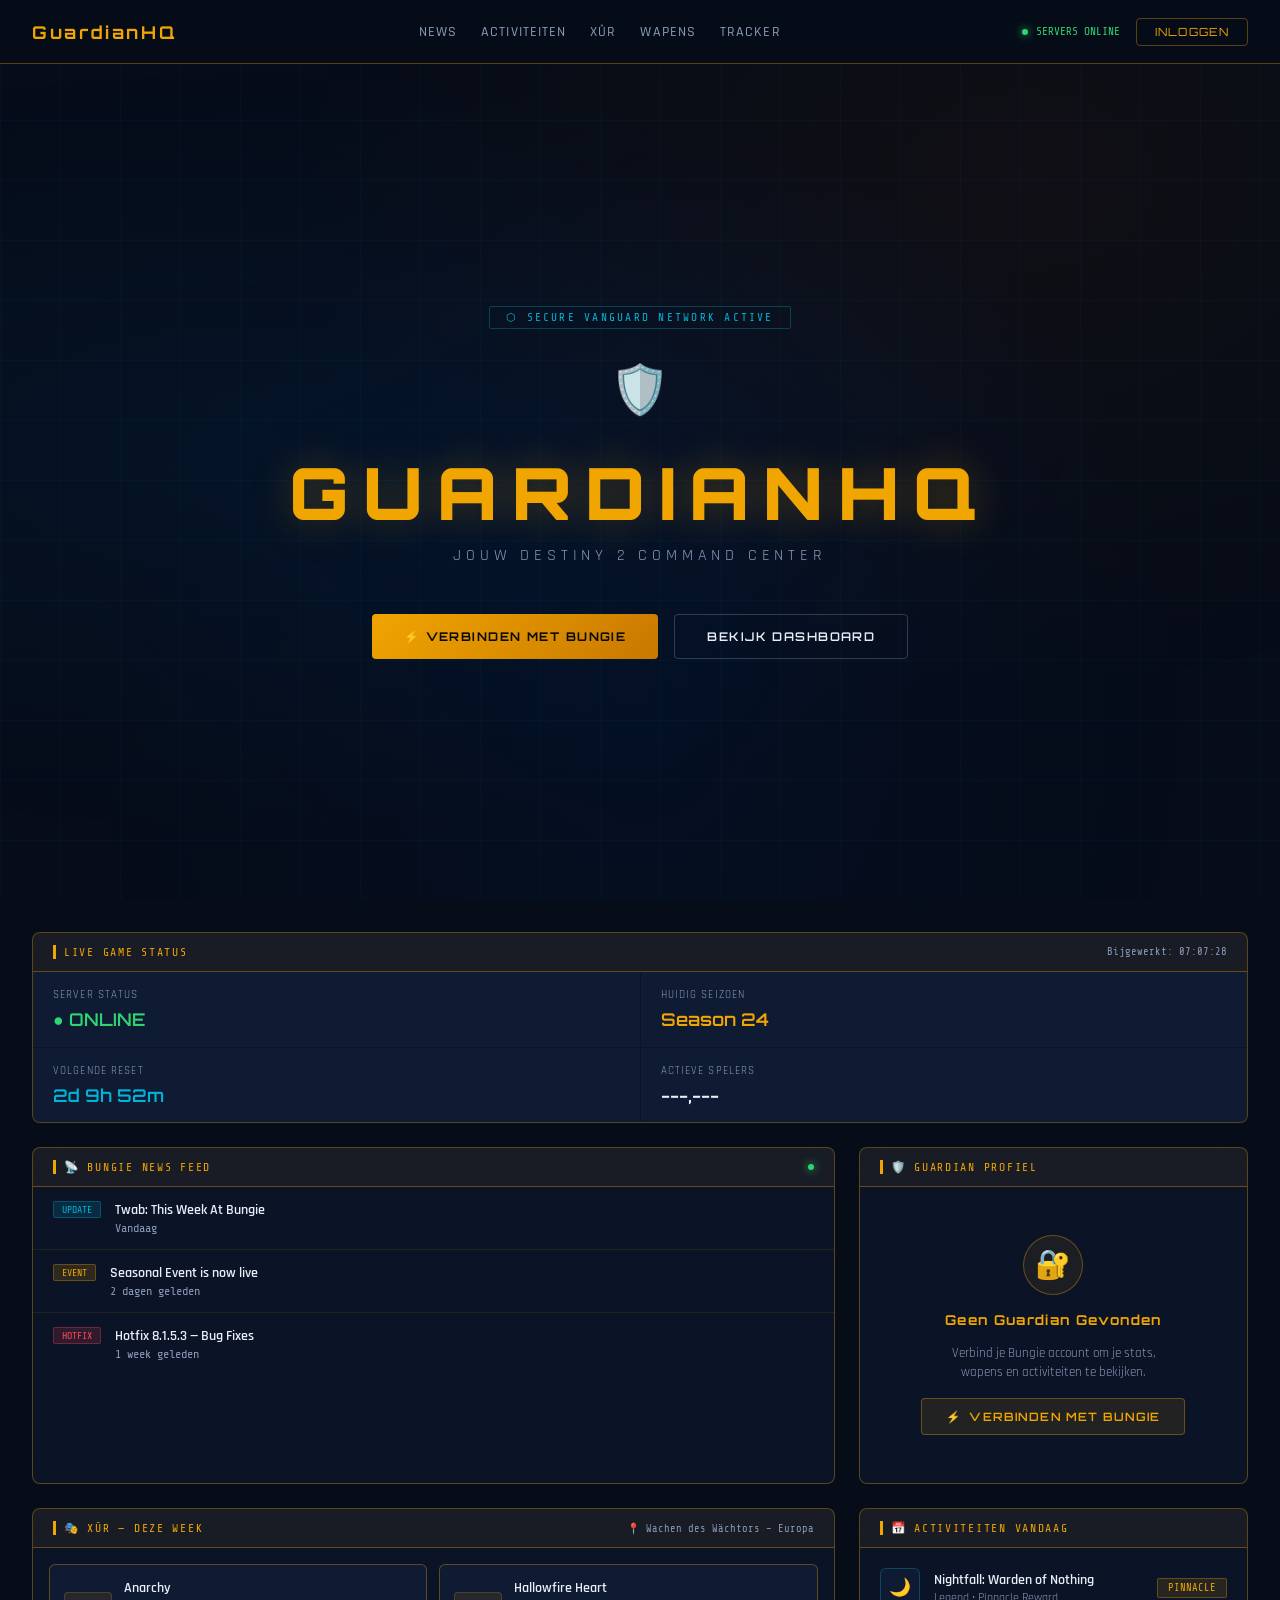
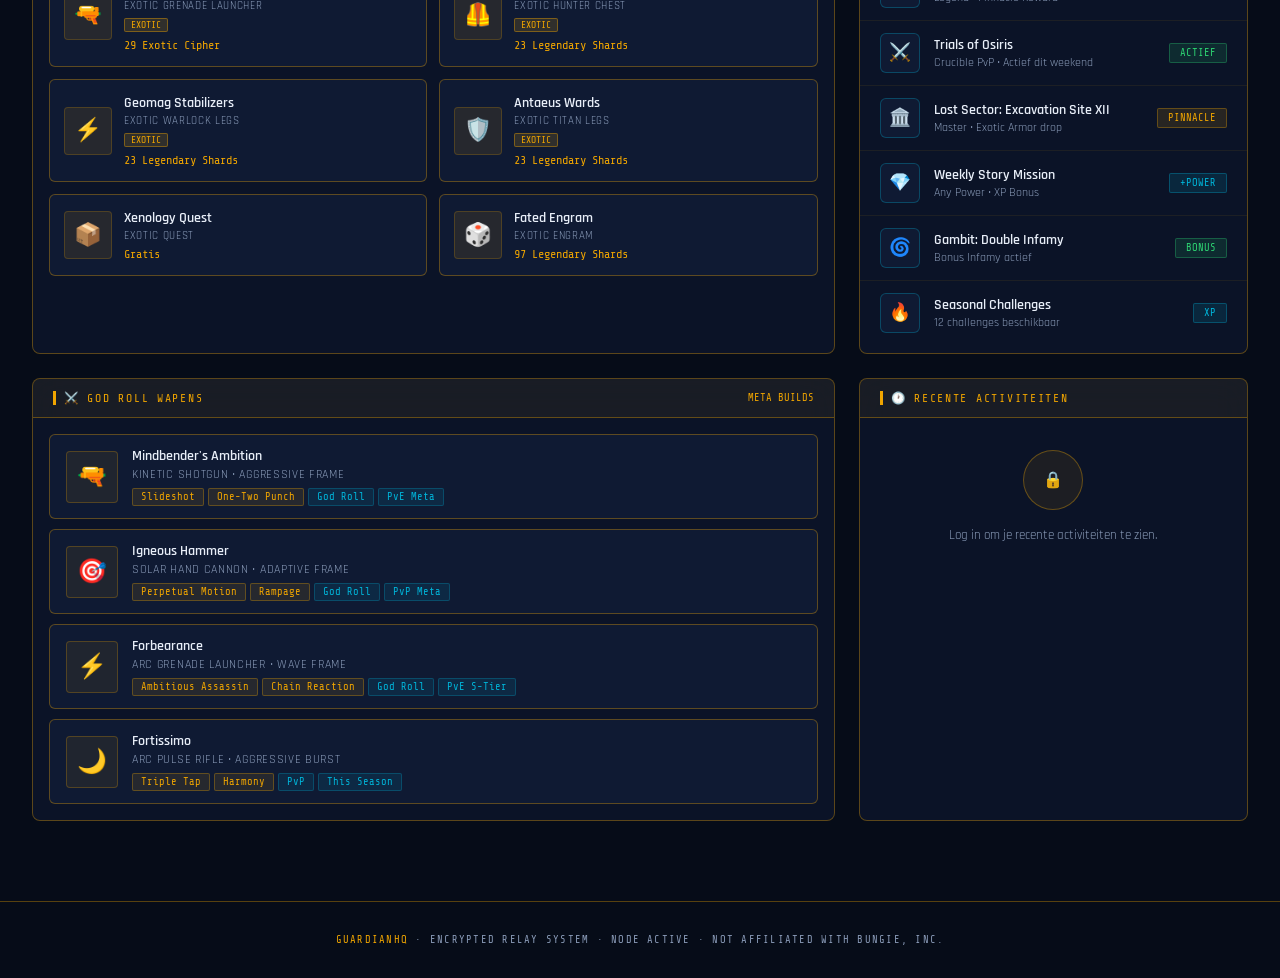
==== commit 8f10109f: "Add files via upload" ====
--- a/index.html
+++ b/index.html
@@ -1,256 +1,1065 @@
-<!DOCTYPE html>
-<html lang="nl">
-<head>
-<meta charset="UTF-8"><meta name="viewport" content="width=device-width,initial-scale=1">
-<title>GuardianHQ – Destiny 2 Tracker</title>
-<meta name="description" content="De beste Destiny 2 stats tracker. Bekijk je Guardian profiel, wapens, raids en meer.">
-<link rel="stylesheet" href="css/style.css">
-<link rel="icon" href="data:image/svg+xml,<svg xmlns='http://www.w3.org/2000/svg' viewBox='0 0 100 100'><text y='.9em' font-size='90'>⬡</text></svg>">
-</head>
-<body>
-<!-- LOADING -->
-<div class="loading-ov" id="loading-overlay">
-  <div class="loading-t">GuardianHQ</div>
-  <div class="loading-bw"><div class="loading-bf"></div></div>
-  <div class="loading-lt">Verbinden met Vault...</div>
-</div>
-
-<!-- NAV -->
-<nav>
-  <div class="nav-inner">
-    <a href="index.html" class="logo">
-      <div class="logo-hex">G</div>
-      <span class="logo-t">GuardianHQ</span>
-    </a>
-    <div class="nav-links">
-      <a href="index.html" class="nav-a active">Home</a>
-      <a href="profile.html" class="nav-a">Profiel</a>
-      <a href="destiny.html" class="nav-a" data-en="Destiny 2" data-nl="Destiny 2">Destiny 2</a>
-      <a href="weapons.html" class="nav-a" data-en="Weapons" data-nl="Wapens">Weapons</a>
-      <a href="seasonal.html" class="nav-a">Seizoen</a>
-      <a href="raids.html" class="nav-a">Raids</a>
-      <a href="contact.html" class="nav-a">Contact</a>
-    </div>
-    <div class="nav-search">
-      <span>🔍</span>
-      <input id="main-search" placeholder="Zoek Guardian (gamertag#0000)..." type="text">
-    </div>
-    <div class="nav-btns" id="nav-btns">
-      <a href="login.html" class="btn btn-out">Inloggen</a>
-      <a href="register.html" class="btn btn-p">Account aanmaken</a>
-    </div>
-  </div>
-</nav>
-
-<!-- HERO -->
-<section class="hero">
-  <div class="hero-bg"></div>
-  <div class="hero-grid"></div>
-  <div class="hero-c">
-    <div>
-      <div class="badge fi"><div class="badge-dot"></div>Live · Seizoen van de Uitverkorenen</div>
-      <h1 class="hero-title fi fi1">
-        <span class="l1">Track je</span>
-        <span class="l2">Guardian</span>
-      </h1>
-      <p class="hero-sub fi fi2">De ultieme Destiny 2 companion. Bekijk stats, wapens, raid-prestaties en meer. Verbind met Bungie en ontdek alles over jouw Guardian.</p>
-      <div class="hero-acts fi fi3">
-        <a href="register.html" class="btn btn-g" style="font-size:14px;padding:11px 22px">🚀 Start nu gratis</a>
-        <a href="profile.html" class="btn btn-p" style="font-size:14px;padding:11px 22px">🔍 Zoek Guardian</a>
-      </div>
-      <div class="hero-stats fi">
-        <div><div class="hstat-v">2.4M+</div><div class="hstat-l">Guardians</div></div>
-        <div><div class="hstat-v">180M+</div><div class="hstat-l">Kills Getrackt</div></div>
-        <div><div class="hstat-v">99.9%</div><div class="hstat-l">Uptime</div></div>
-      </div>
-    </div>
-    <div class="hero-vis fi fi2">
-      <div class="hcard">
-        <div class="hcard-head">
-          <div class="gav">🗡️</div>
-          <div>
-            <div class="gname">ShadowHunter#4521</div>
-            <div class="gclass">Hunter · Steam</div>
-          </div>
-          <div class="gpow">
-            <div class="gpow-v">1810</div>
-            <div class="gpow-l">Light Level</div>
-          </div>
-        </div>
-        <div class="hcard-stats">
-          <div class="scell"><div class="scell-i">💀</div><div class="scell-v" style="color:var(--red)">24,831</div><div class="scell-n">K/D Kills</div></div>
-          <div class="scell"><div class="scell-i">🏆</div><div class="scell-v" style="color:var(--gold)">312</div><div class="scell-n">Raids</div></div>
-          <div class="scell"><div class="scell-i">⏱️</div><div class="scell-v" style="color:var(--blue)">2.847</div><div class="scell-n">Uren</div></div>
-          <div class="scell"><div class="scell-i">🎯</div><div class="scell-v" style="color:var(--green)">2.14</div><div class="scell-n">K/D Ratio</div></div>
-          <div class="scell"><div class="scell-i">⚡</div><div class="scell-v">98</div><div class="scell-n">Triomfen</div></div>
-          <div class="scell"><div class="scell-i">🔥</div><div class="scell-v" style="color:var(--purple)">47</div><div class="scell-n">Exotics</div></div>
-        </div>
-      </div>
-    </div>
-  </div>
-</section>
-
-<!-- FEATURES -->
-<section class="sec">
-  <div class="sec-in">
-    <div class="sec-head">
-      <div>
-        <div class="sec-title">Alles wat je <span>nodig hebt</span></div>
-        <div class="sec-sub">Van wapen-stats tot raid-clears — GuardianHQ heeft het allemaal.</div>
-        <div class="sec-div"></div>
-      </div>
-    </div>
-    <div class="feat-grid">
-      <div class="fcard"><div class="ficon">📊</div><div class="ftitle">Guardian Stats</div><div class="fdesc">Volledige statistieken van je Guardian: K/D, win-ratio, speeltijd, en meer via de officiële Bungie API.</div></div>
-      <div class="fcard"><div class="ficon">⚔️</div><div class="ftitle">Wapen Database</div><div class="fdesc">Doorblaader alle Destiny 2 wapens met filters op zeldzaamheid, type en perks. Vind het perfecte wapen.</div></div>
-      <div class="fcard"><div class="ficon">🏰</div><div class="ftitle">Raid Tracker</div><div class="fdesc">Bekijk al je raid-clears, boss-kills en persoonlijke records. Vergelijk met vrienden.</div></div>
-      <div class="fcard"><div class="ficon">🎯</div><div class="ftitle">PvP Analytics</div><div class="fdesc">Gedetailleerde Crucible statistieken. Heatmaps, wapenkeuzes en prestaties per modus.</div></div>
-      <div class="fcard"><div class="ficon">🌟</div><div class="ftitle">Seizoensinhoud</div><div class="fdesc">Blijf bij met seizoensgebonden activiteiten, challenges en beloningen. Nooit meer iets missen.</div></div>
-      <div class="fcard"><div class="ficon">🔗</div><div class="ftitle">Bungie OAuth</div><div class="fdesc">Verbind je Bungie-account veilig via officiële OAuth. Zie je volledige profiel inclusief privé-data.</div></div>
-    </div>
-  </div>
-</section>
-
-<!-- WEAPONS PREVIEW -->
-<section class="sec sec-dark">
-  <div class="sec-in">
-    <div class="sec-head">
-      <div>
-        <div class="sec-title">Top <span>Wapens</span> Meta</div>
-        <div class="sec-sub">Meest gebruikte wapens deze week in de community.</div>
-        <div class="sec-div"></div>
-      </div>
-      <a href="weapons.html" class="btn btn-out">Alle wapens →</a>
-    </div>
-    <div class="tbl-wrap">
-      <div class="tbl-head">
-        <span class="tbl-title">⚔️ Wapen Overzicht</span>
-        <div class="ftabs">
-          <button class="ftab active" data-filter="all">Alle</button>
-          <button class="ftab" data-filter="exotic">Exotic</button>
-          <button class="ftab" data-filter="legendary">Legendary</button>
-        </div>
-      </div>
-      <table>
-        <thead><tr><th>Wapen</th><th>Zeldzaamheid</th><th>Range</th><th>Stabiliteit</th><th>Handling</th></tr></thead>
-        <tbody id="weapons-tbody"></tbody>
-      </table>
-    </div>
-  </div>
-</section>
-
-<!-- SEASONAL -->
-<section class="sec">
-  <div class="sec-in">
-    <div class="sec-head">
-      <div>
-        <div class="sec-title">Seizoen <span>Info</span></div>
-        <div class="sec-sub">Huidige seizoensinhoud en Trials of Osiris.</div>
-        <div class="sec-div"></div>
-      </div>
-    </div>
-    <div class="seas-grid">
-      <div class="scard">
-        <div class="s-banner">
-          <div class="s-banner-gfx"></div>
-          <div class="s-banner-t">
-            <div class="s-lbl">Seizoen 26</div>
-            <div class="s-name">Van de Uitverkorenen</div>
-          </div>
-        </div>
-        <div class="s-body">
-          <div class="s-prog-row"><span style="color:var(--t2)">Seizoen Rang</span><span style="color:var(--purple);font-weight:700">Rang 67 / 100</span></div>
-          <div class="s-pbar"><div class="s-pfill"></div></div>
-          <div class="ms-list">
-            <div class="ms-item"><div class="ms-ico">🎯</div><div class="ms-info"><div class="ms-name">Seizoensuitdaging</div><div class="ms-det">Voltooi 5 nightfalls</div></div><div class="ms-rew">+3 Rang</div></div>
-            <div class="ms-item"><div class="ms-ico">🏰</div><div class="ms-info"><div class="ms-name">Root of Nightmares</div><div class="ms-det">Eerste clear deze week</div></div><div class="ms-rew">Exotic Drop</div></div>
-            <div class="ms-item"><div class="ms-ico">⚔️</div><div class="ms-info"><div class="ms-name">Crucible Quests</div><div class="ms-det">Win 10 Crucible matches</div></div><div class="ms-rew">Legendary</div></div>
-          </div>
-        </div>
-      </div>
-      <div class="trials-card">
-        <div class="tc-head">
-          <div class="tc-icon">⚖️</div>
-          <div><div class="tc-title">Trials of Osiris</div><div class="tc-sub">Deze week actief</div></div>
-        </div>
-        <div class="tc-map">
-          <div class="map-ico">🗺️</div>
-          <div><div class="map-nm">Burnout</div><div class="map-tp">Elimination · 3v3</div></div>
-        </div>
-        <div class="rew-list">
-          <div class="rew-item"><div class="rew-w">3</div><div class="rew-nm">Saint-14 Armor</div><div class="rew-tp">Legendary</div></div>
-          <div class="rew-item"><div class="rew-w">5</div><div class="rew-nm">Exil's Curse</div><div class="rew-tp">Legendary</div></div>
-          <div class="rew-item"><div class="rew-w">7</div><div class="rew-nm">The Messenger</div><div class="rew-tp">Adept</div></div>
-          <div class="rew-item"><div class="rew-w" style="font-size:13px">Flawless</div><div class="rew-nm">Passage to Paradise</div><div class="rew-tp" style="color:var(--gold)">Exotic</div></div>
-        </div>
-      </div>
-    </div>
-  </div>
-</section>
-
-<!-- CTA -->
-<section class="cta-sec">
-  <div class="cta-in">
-    <div>
-      <div class="cta-title">Klaar om je <span class="hl">Guardian</span> te tracken?</div>
-      <div class="cta-sub">Gratis account aanmaken. Verbind je Bungie-profiel en zie alles in één overzicht.</div>
-    </div>
-    <div class="cta-acts">
-      <a href="register.html" class="btn btn-g" style="font-size:14px;padding:12px 24px">🚀 Account Aanmaken</a>
-      <a href="contact.html" class="btn btn-out">Vragen? Contact ons</a>
-    </div>
-  </div>
-</section>
-
-<!-- FOOTER -->
-<footer>
-  <div class="foot-in">
-    <div class="foot-grid">
-      <div>
-        <a href="index.html" class="foot-logo">
-          <div class="logo-hex">G</div>
-          <span class="logo-t">GuardianHQ</span>
-        </a>
-        <p class="foot-desc">De meest complete Destiny 2 stats tracker. Powered by de officiële Bungie API.</p>
-        <p class="foot-disc">GuardianHQ is geen officieel Bungie-product. Destiny 2 en alle bijbehorende intellectuele eigendomsrechten zijn eigendom van Bungie, Inc.</p>
-      </div>
-      <div>
-        <div class="foot-col-t">Navigatie</div>
-        <ul class="foot-links">
-          <li><a href="index.html">Home</a></li>
-          <li><a href="profile.html">Profiel</a></li>
-          <li><a href="weapons.html">Wapens</a></li>
-          <li><a href="seasonal.html">Seizoen</a></li>
-        </ul>
-      </div>
-      <div>
-        <div class="foot-col-t">Account</div>
-        <ul class="foot-links">
-          <li><a href="login.html">Inloggen</a></li>
-          <li><a href="register.html">Registreren</a></li>
-          <li><a href="contact.html">Contact</a></li>
-        </ul>
-      </div>
-      <div>
-        <div class="foot-col-t">Links</div>
-        <ul class="foot-links">
-          <li><a href="https://www.bungie.net" target="_blank">Bungie.net</a></li>
-          <li><a href="https://www.bungie.net/en/Application" target="_blank">Bungie API</a></li>
-          <li><a href="https://github.com" target="_blank">GitHub</a></li>
-        </ul>
-      </div>
-    </div>
-    <div class="foot-bot">
-      <div class="foot-copy">© 2025 GuardianHQ · Niet gelieerd aan Bungie, Inc.</div>
-      <div class="socials">
-        <a href="#" class="soc-btn">𝕏</a>
-        <a href="#" class="soc-btn">📘</a>
-        <a href="https://github.com" class="soc-btn">⌥</a>
-      </div>
-    </div>
-  </div>
-</footer>
-
-<script src="js/app.js"></script>
-</body>
-</html>
+<!DOCTYPE html>
+<html lang="nl">
+<head>
+<meta charset="UTF-8">
+<meta name="viewport" content="width=device-width, initial-scale=1.0">
+<title>GuardianHQ — Secure Vanguard Network</title>
+<link rel="preconnect" href="https://fonts.googleapis.com">
+<link href="https://fonts.googleapis.com/css2?family=Orbitron:wght@400;600;700;900&family=Rajdhani:wght@300;400;500;600&family=Share+Tech+Mono&display=swap" rel="stylesheet">
+<style>
+  :root {
+    --gold: #f0a500;
+    --gold-dim: #a87200;
+    --gold-bright: #ffd166;
+    --blue-accent: #00b4d8;
+    --blue-dim: #0077a8;
+    --bg-deep: #060c18;
+    --bg-panel: rgba(10, 18, 35, 0.85);
+    --bg-glass: rgba(15, 25, 50, 0.6);
+    --bg-card: rgba(20, 35, 65, 0.5);
+    --border-gold: rgba(240, 165, 0, 0.35);
+    --border-blue: rgba(0, 180, 216, 0.3);
+    --text-primary: #e8eef8;
+    --text-muted: #8a9bb8;
+    --text-gold: #f0a500;
+    --danger: #ff4757;
+    --success: #2ed573;
+    --warning: #ffa502;
+  }
+
+  * { margin: 0; padding: 0; box-sizing: border-box; }
+
+  body {
+    background: var(--bg-deep);
+    color: var(--text-primary);
+    font-family: 'Rajdhani', sans-serif;
+    min-height: 100vh;
+    overflow-x: hidden;
+  }
+
+  /* ── BACKGROUND ── */
+  .bg-stars {
+    position: fixed; inset: 0; z-index: 0;
+    background:
+      radial-gradient(ellipse at 20% 50%, rgba(0,60,120,0.15) 0%, transparent 60%),
+      radial-gradient(ellipse at 80% 20%, rgba(90,40,0,0.12) 0%, transparent 50%),
+      radial-gradient(ellipse at 50% 80%, rgba(0,30,80,0.2) 0%, transparent 60%);
+  }
+  .bg-grid {
+    position: fixed; inset: 0; z-index: 0;
+    background-image:
+      linear-gradient(rgba(0,180,216,0.04) 1px, transparent 1px),
+      linear-gradient(90deg, rgba(0,180,216,0.04) 1px, transparent 1px);
+    background-size: 60px 60px;
+  }
+
+  /* ── NAV ── */
+  nav {
+    position: fixed; top: 0; left: 0; right: 0; z-index: 100;
+    background: rgba(6,12,24,0.92);
+    backdrop-filter: blur(20px);
+    border-bottom: 1px solid var(--border-gold);
+    padding: 0 2rem;
+    display: flex; align-items: center; justify-content: space-between;
+    height: 64px;
+  }
+  .nav-brand {
+    display: flex; align-items: center; gap: 12px;
+    text-decoration: none;
+  }
+  .nav-brand img { width: 36px; height: 36px; object-fit: contain; }
+  .nav-brand span {
+    font-family: 'Orbitron', sans-serif;
+    font-size: 1.1rem; font-weight: 700;
+    color: var(--gold);
+    letter-spacing: 0.15em;
+  }
+  .nav-links { display: flex; gap: 1.5rem; align-items: center; }
+  .nav-links a {
+    color: var(--text-muted); text-decoration: none;
+    font-size: 0.85rem; letter-spacing: 0.08em; font-weight: 500;
+    text-transform: uppercase; transition: color 0.2s;
+  }
+  .nav-links a:hover { color: var(--gold); }
+  .nav-status {
+    display: flex; align-items: center; gap: 8px;
+    font-family: 'Share Tech Mono', monospace;
+    font-size: 0.7rem; color: var(--success);
+  }
+  .status-dot {
+    width: 6px; height: 6px; border-radius: 50%;
+    background: var(--success);
+    box-shadow: 0 0 8px var(--success);
+    animation: pulse 2s infinite;
+  }
+  @keyframes pulse { 0%,100%{opacity:1} 50%{opacity:0.4} }
+
+  .btn-login {
+    background: transparent;
+    border: 1px solid var(--border-gold);
+    color: var(--gold);
+    padding: 6px 18px;
+    border-radius: 4px;
+    font-family: 'Orbitron', sans-serif;
+    font-size: 0.7rem;
+    letter-spacing: 0.1em;
+    cursor: pointer;
+    transition: all 0.2s;
+  }
+  .btn-login:hover {
+    background: rgba(240,165,0,0.1);
+    border-color: var(--gold);
+  }
+
+  /* ── MAIN LAYOUT ── */
+  main {
+    position: relative; z-index: 1;
+    padding-top: 64px;
+  }
+
+  /* ── HERO ── */
+  .hero {
+    min-height: calc(100vh - 64px);
+    display: flex; flex-direction: column;
+    align-items: center; justify-content: center;
+    padding: 4rem 2rem;
+    text-align: center;
+  }
+  .hero-badge {
+    font-family: 'Share Tech Mono', monospace;
+    font-size: 0.7rem; color: var(--blue-accent);
+    letter-spacing: 0.2em; text-transform: uppercase;
+    border: 1px solid var(--border-blue);
+    padding: 4px 16px; border-radius: 2px;
+    margin-bottom: 2rem;
+    display: inline-flex; align-items: center; gap: 8px;
+  }
+  .hero-logo { width: 100px; height: 100px; object-fit: contain; margin-bottom: 1.5rem; }
+  .hero h1 {
+    font-family: 'Orbitron', sans-serif;
+    font-size: clamp(2.5rem, 6vw, 4.5rem);
+    font-weight: 900;
+    color: var(--gold);
+    letter-spacing: 0.2em;
+    margin-bottom: 0.5rem;
+    text-shadow: 0 0 40px rgba(240,165,0,0.3);
+  }
+  .hero-sub {
+    font-size: 1rem; color: var(--text-muted);
+    letter-spacing: 0.3em; text-transform: uppercase;
+    margin-bottom: 3rem;
+  }
+  .hero-actions { display: flex; gap: 1rem; flex-wrap: wrap; justify-content: center; }
+  .btn-primary {
+    background: linear-gradient(135deg, var(--gold) 0%, #c87800 100%);
+    color: #0a0a0a; border: none;
+    padding: 14px 32px; border-radius: 4px;
+    font-family: 'Orbitron', sans-serif;
+    font-size: 0.75rem; font-weight: 700;
+    letter-spacing: 0.12em; cursor: pointer;
+    transition: all 0.2s;
+    text-transform: uppercase;
+  }
+  .btn-primary:hover { transform: translateY(-2px); box-shadow: 0 8px 24px rgba(240,165,0,0.4); }
+  .btn-secondary {
+    background: transparent;
+    color: var(--text-primary);
+    border: 1px solid rgba(232,238,248,0.2);
+    padding: 14px 32px; border-radius: 4px;
+    font-family: 'Orbitron', sans-serif;
+    font-size: 0.75rem; font-weight: 600;
+    letter-spacing: 0.12em; cursor: pointer;
+    transition: all 0.2s;
+    text-transform: uppercase;
+  }
+  .btn-secondary:hover { border-color: var(--blue-accent); color: var(--blue-accent); }
+
+  /* ── GLASS PANEL ── */
+  .glass-panel {
+    background: var(--bg-glass);
+    backdrop-filter: blur(16px);
+    border: 1px solid var(--border-gold);
+    border-radius: 8px;
+    overflow: hidden;
+  }
+  .panel-header {
+    background: rgba(240,165,0,0.06);
+    border-bottom: 1px solid var(--border-gold);
+    padding: 12px 20px;
+    display: flex; align-items: center; justify-content: space-between;
+  }
+  .panel-title {
+    font-family: 'Share Tech Mono', monospace;
+    font-size: 0.72rem;
+    color: var(--gold);
+    letter-spacing: 0.15em;
+    text-transform: uppercase;
+    display: flex; align-items: center; gap: 8px;
+  }
+  .panel-title::before {
+    content: '';
+    width: 3px; height: 14px;
+    background: var(--gold);
+    display: block;
+  }
+
+  /* ── DASHBOARD GRID ── */
+  .dashboard {
+    max-width: 1400px;
+    margin: 0 auto;
+    padding: 2rem;
+    display: grid;
+    grid-template-columns: 1fr 1fr 1fr;
+    gap: 1.5rem;
+  }
+  .col-span-2 { grid-column: span 2; }
+  .col-span-3 { grid-column: span 3; }
+
+  /* ── NEWS FEED ── */
+  .news-item {
+    padding: 14px 20px;
+    border-bottom: 1px solid rgba(240,165,0,0.1);
+    display: flex; gap: 14px; align-items: flex-start;
+    transition: background 0.2s;
+    cursor: pointer;
+  }
+  .news-item:hover { background: rgba(240,165,0,0.04); }
+  .news-item:last-child { border-bottom: none; }
+  .news-tag {
+    font-family: 'Share Tech Mono', monospace;
+    font-size: 0.62rem; padding: 2px 8px;
+    border-radius: 2px; white-space: nowrap;
+    text-transform: uppercase;
+  }
+  .tag-update { background: rgba(0,180,216,0.15); color: var(--blue-accent); border: 1px solid rgba(0,180,216,0.3); }
+  .tag-hotfix { background: rgba(255,71,87,0.15); color: var(--danger); border: 1px solid rgba(255,71,87,0.3); }
+  .tag-event  { background: rgba(240,165,0,0.15); color: var(--gold); border: 1px solid rgba(240,165,0,0.3); }
+  .tag-season { background: rgba(46,213,115,0.15); color: var(--success); border: 1px solid rgba(46,213,115,0.3); }
+  .news-content { flex: 1; }
+  .news-title { font-size: 0.9rem; font-weight: 600; color: var(--text-primary); margin-bottom: 2px; }
+  .news-meta { font-size: 0.75rem; color: var(--text-muted); font-family: 'Share Tech Mono', monospace; }
+
+  /* ── XUR ── */
+  .xur-grid { display: grid; grid-template-columns: 1fr 1fr; gap: 12px; padding: 16px; }
+  .xur-item {
+    background: var(--bg-card);
+    border: 1px solid var(--border-gold);
+    border-radius: 6px; padding: 14px;
+    display: flex; gap: 12px; align-items: center;
+  }
+  .xur-icon {
+    width: 48px; height: 48px; border-radius: 4px;
+    background: rgba(240,165,0,0.1);
+    border: 1px solid rgba(240,165,0,0.2);
+    display: flex; align-items: center; justify-content: center;
+    font-size: 1.4rem; flex-shrink: 0;
+  }
+  .xur-info { flex: 1; min-width: 0; }
+  .xur-name { font-size: 0.85rem; font-weight: 600; color: var(--text-primary); margin-bottom: 2px; white-space: nowrap; overflow: hidden; text-overflow: ellipsis; }
+  .xur-type { font-size: 0.7rem; color: var(--text-muted); text-transform: uppercase; letter-spacing: 0.06em; }
+  .xur-cost {
+    font-family: 'Share Tech Mono', monospace;
+    font-size: 0.75rem; color: var(--gold);
+    margin-top: 4px;
+  }
+  .exotic-badge {
+    display: inline-block;
+    background: rgba(240,165,0,0.15);
+    color: var(--gold);
+    border: 1px solid rgba(240,165,0,0.4);
+    font-size: 0.6rem; padding: 1px 6px; border-radius: 2px;
+    font-family: 'Share Tech Mono', monospace;
+    text-transform: uppercase;
+    margin-top: 4px;
+  }
+
+  /* ── ACTIVITIES ── */
+  .activity-list { padding: 8px 0; }
+  .activity-item {
+    padding: 12px 20px;
+    border-bottom: 1px solid rgba(240,165,0,0.08);
+    display: flex; align-items: center; gap: 14px;
+    transition: background 0.2s;
+  }
+  .activity-item:hover { background: rgba(0,180,216,0.03); }
+  .activity-item:last-child { border-bottom: none; }
+  .act-icon {
+    width: 40px; height: 40px; border-radius: 6px;
+    background: var(--bg-card);
+    border: 1px solid var(--border-blue);
+    display: flex; align-items: center; justify-content: center;
+    font-size: 1.1rem; flex-shrink: 0;
+  }
+  .act-info { flex: 1; }
+  .act-name { font-size: 0.88rem; font-weight: 600; color: var(--text-primary); }
+  .act-sub { font-size: 0.74rem; color: var(--text-muted); margin-top: 1px; }
+  .act-badge {
+    font-family: 'Share Tech Mono', monospace;
+    font-size: 0.65rem; padding: 3px 10px;
+    border-radius: 2px; text-transform: uppercase;
+  }
+  .badge-active { background: rgba(46,213,115,0.12); color: var(--success); border: 1px solid rgba(46,213,115,0.3); }
+  .badge-pinnacle { background: rgba(240,165,0,0.12); color: var(--gold); border: 1px solid rgba(240,165,0,0.3); }
+  .badge-power { background: rgba(0,180,216,0.12); color: var(--blue-accent); border: 1px solid rgba(0,180,216,0.3); }
+
+  /* ── GAME STATUS ── */
+  .status-grid { display: grid; grid-template-columns: 1fr 1fr; gap: 1px; }
+  .status-cell {
+    background: var(--bg-card);
+    padding: 16px 20px;
+  }
+  .status-cell:first-child { border-radius: 0 0 0 0; }
+  .status-label { font-size: 0.7rem; color: var(--text-muted); text-transform: uppercase; letter-spacing: 0.1em; margin-bottom: 6px; }
+  .status-value { font-family: 'Orbitron', sans-serif; font-size: 1.1rem; font-weight: 600; }
+  .val-online { color: var(--success); }
+  .val-season { color: var(--gold); }
+  .val-reset { color: var(--blue-accent); }
+  .val-players { color: var(--text-primary); }
+
+  /* ── GUARDIAN PROFILE (logged out state) ── */
+  .login-prompt {
+    display: flex; flex-direction: column; align-items: center;
+    justify-content: center; padding: 3rem 2rem; text-align: center; gap: 16px;
+  }
+  .login-shield {
+    width: 60px; height: 60px;
+    background: rgba(240,165,0,0.08);
+    border: 1px solid var(--border-gold);
+    border-radius: 50%;
+    display: flex; align-items: center; justify-content: center;
+    font-size: 1.8rem;
+  }
+  .login-prompt h3 { font-family: 'Orbitron', sans-serif; font-size: 0.85rem; color: var(--gold); letter-spacing: 0.1em; }
+  .login-prompt p { font-size: 0.8rem; color: var(--text-muted); max-width: 220px; line-height: 1.5; }
+  .btn-bungie {
+    background: rgba(240,165,0,0.1);
+    border: 1px solid var(--border-gold);
+    color: var(--gold);
+    padding: 10px 24px; border-radius: 4px;
+    font-family: 'Orbitron', sans-serif;
+    font-size: 0.72rem; font-weight: 600;
+    letter-spacing: 0.1em; cursor: pointer;
+    transition: all 0.2s; text-transform: uppercase;
+    display: flex; align-items: center; gap: 8px;
+  }
+  .btn-bungie:hover { background: rgba(240,165,0,0.2); }
+
+  /* ── SEASON PROGRESS ── */
+  .season-bar-wrap { padding: 16px 20px; }
+  .season-bar-info { display: flex; justify-content: space-between; margin-bottom: 8px; }
+  .season-bar-label { font-size: 0.78rem; color: var(--text-muted); }
+  .season-bar-val { font-family: 'Share Tech Mono', monospace; font-size: 0.78rem; color: var(--gold); }
+  .season-bar {
+    height: 6px; background: rgba(255,255,255,0.08); border-radius: 3px; overflow: hidden;
+  }
+  .season-bar-fill {
+    height: 100%; background: linear-gradient(90deg, var(--gold-dim), var(--gold));
+    border-radius: 3px; transition: width 1s ease;
+  }
+
+  /* ── WEAPONS (God Roll) ── */
+  .weapons-grid { padding: 16px; display: flex; flex-direction: column; gap: 10px; }
+  .weapon-item {
+    background: var(--bg-card);
+    border: 1px solid var(--border-gold);
+    border-radius: 6px;
+    padding: 12px 16px;
+    display: flex; gap: 14px; align-items: center;
+  }
+  .weapon-icon {
+    width: 52px; height: 52px; border-radius: 4px;
+    background: rgba(240,165,0,0.08);
+    border: 1px solid rgba(240,165,0,0.25);
+    display: flex; align-items: center; justify-content: center;
+    font-size: 1.5rem; flex-shrink: 0;
+  }
+  .weapon-info { flex: 1; min-width: 0; }
+  .weapon-name { font-size: 0.9rem; font-weight: 600; color: var(--text-primary); }
+  .weapon-type { font-size: 0.72rem; color: var(--text-muted); text-transform: uppercase; letter-spacing: 0.06em; margin: 2px 0 6px; }
+  .weapon-perks { display: flex; flex-wrap: wrap; gap: 4px; }
+  .perk-tag {
+    font-size: 0.65rem; padding: 2px 8px; border-radius: 2px;
+    background: rgba(0,180,216,0.1); color: var(--blue-accent);
+    border: 1px solid rgba(0,180,216,0.25);
+    font-family: 'Share Tech Mono', monospace;
+  }
+  .perk-god { background: rgba(240,165,0,0.1); color: var(--gold); border-color: rgba(240,165,0,0.3); }
+
+  /* ── FOOTER ── */
+  footer {
+    position: relative; z-index: 1;
+    text-align: center; padding: 2rem;
+    border-top: 1px solid var(--border-gold);
+    margin-top: 3rem;
+    font-family: 'Share Tech Mono', monospace;
+    font-size: 0.65rem; color: var(--text-muted);
+    letter-spacing: 0.12em;
+    text-transform: uppercase;
+  }
+  footer span { color: var(--gold); }
+
+  /* ── LOADING / SKELETON ── */
+  .skeleton {
+    background: linear-gradient(90deg, rgba(255,255,255,0.04) 25%, rgba(255,255,255,0.08) 50%, rgba(255,255,255,0.04) 75%);
+    background-size: 200% 100%;
+    animation: shimmer 1.5s infinite;
+    border-radius: 4px;
+  }
+  @keyframes shimmer { 0%{background-position:200% 0} 100%{background-position:-200% 0} }
+
+  /* ── MODAL ── */
+  .modal-overlay {
+    position: fixed; inset: 0; z-index: 200;
+    background: rgba(0,0,0,0.75);
+    backdrop-filter: blur(8px);
+    display: flex; align-items: center; justify-content: center;
+    opacity: 0; pointer-events: none; transition: opacity 0.3s;
+  }
+  .modal-overlay.open { opacity: 1; pointer-events: all; }
+  .modal {
+    background: rgba(10,18,35,0.97);
+    border: 1px solid var(--border-gold);
+    border-radius: 8px;
+    width: 90%; max-width: 460px;
+    padding: 2rem; position: relative;
+    transform: translateY(16px); transition: transform 0.3s;
+  }
+  .modal-overlay.open .modal { transform: translateY(0); }
+  .modal-close {
+    position: absolute; top: 16px; right: 16px;
+    background: none; border: none; color: var(--text-muted);
+    font-size: 1.2rem; cursor: pointer; line-height: 1;
+  }
+  .modal-title {
+    font-family: 'Orbitron', sans-serif; font-size: 0.9rem;
+    color: var(--gold); letter-spacing: 0.15em;
+    text-transform: uppercase; margin-bottom: 0.5rem;
+  }
+  .modal-sub { font-size: 0.8rem; color: var(--text-muted); margin-bottom: 1.5rem; }
+  .modal-tabs { display: flex; gap: 0; margin-bottom: 1.5rem; border: 1px solid var(--border-gold); border-radius: 4px; overflow: hidden; }
+  .tab-btn {
+    flex: 1; padding: 8px;
+    background: transparent; border: none;
+    color: var(--text-muted); font-family: 'Orbitron', sans-serif;
+    font-size: 0.65rem; letter-spacing: 0.1em; cursor: pointer;
+    text-transform: uppercase; transition: all 0.2s;
+  }
+  .tab-btn.active { background: rgba(240,165,0,0.1); color: var(--gold); }
+  .form-field { margin-bottom: 1rem; }
+  .form-label { font-size: 0.72rem; color: var(--text-muted); text-transform: uppercase; letter-spacing: 0.1em; margin-bottom: 6px; display: block; }
+  .form-input {
+    width: 100%; background: rgba(255,255,255,0.04);
+    border: 1px solid rgba(255,255,255,0.1); border-radius: 4px;
+    padding: 10px 14px; color: var(--text-primary);
+    font-family: 'Rajdhani', sans-serif; font-size: 0.95rem;
+    transition: border-color 0.2s; outline: none;
+  }
+  .form-input:focus { border-color: var(--gold); }
+  .btn-full {
+    width: 100%; padding: 12px;
+    background: linear-gradient(135deg, var(--gold) 0%, #c87800 100%);
+    border: none; border-radius: 4px;
+    color: #0a0a0a; font-family: 'Orbitron', sans-serif;
+    font-size: 0.75rem; font-weight: 700; letter-spacing: 0.12em;
+    text-transform: uppercase; cursor: pointer;
+    transition: all 0.2s; margin-top: 0.5rem;
+  }
+  .btn-full:hover { opacity: 0.9; }
+  .divider {
+    display: flex; align-items: center; gap: 12px;
+    margin: 1rem 0;
+    color: var(--text-muted); font-size: 0.72rem;
+    text-transform: uppercase; letter-spacing: 0.1em;
+  }
+  .divider::before, .divider::after {
+    content: ''; flex: 1; height: 1px; background: rgba(255,255,255,0.08);
+  }
+  .btn-bungie-oauth {
+    width: 100%; padding: 12px;
+    background: rgba(0,180,216,0.08);
+    border: 1px solid var(--border-blue);
+    border-radius: 4px; color: var(--blue-accent);
+    font-family: 'Orbitron', sans-serif;
+    font-size: 0.72rem; font-weight: 600;
+    letter-spacing: 0.1em; text-transform: uppercase;
+    cursor: pointer; display: flex; align-items: center;
+    justify-content: center; gap: 10px; transition: all 0.2s;
+  }
+  .btn-bungie-oauth:hover { background: rgba(0,180,216,0.15); }
+
+  /* ── RESPONSIVE ── */
+  @media (max-width: 900px) {
+    .dashboard { grid-template-columns: 1fr; }
+    .col-span-2, .col-span-3 { grid-column: span 1; }
+    .xur-grid { grid-template-columns: 1fr; }
+    .status-grid { grid-template-columns: 1fr 1fr; }
+    .nav-links { display: none; }
+  }
+</style>
+</head>
+<body>
+
+<div class="bg-stars"></div>
+<div class="bg-grid"></div>
+
+<!-- NAV -->
+<nav>
+  <a class="nav-brand" href="#">
+    <img src="https://i.postimg.cc/MZg31dp8/logo-Guardian-HQ.png" alt="GuardianHQ Logo" onerror="this.style.display='none'">
+    <span>GuardianHQ</span>
+  </a>
+  <div class="nav-links">
+    <a href="#news">News</a>
+    <a href="#activities">Activiteiten</a>
+    <a href="#xur">Xûr</a>
+    <a href="#weapons">Wapens</a>
+    <a href="#tracker">Tracker</a>
+  </div>
+  <div style="display:flex;align-items:center;gap:16px;">
+    <div class="nav-status">
+      <div class="status-dot"></div>
+      <span id="server-status">SERVERS ONLINE</span>
+    </div>
+    <button class="btn-login" onclick="openModal()">INLOGGEN</button>
+  </div>
+</nav>
+
+<!-- HERO -->
+<main>
+<section class="hero">
+  <div class="hero-badge">
+    <span>⬡</span> SECURE VANGUARD NETWORK ACTIVE
+  </div>
+  <img class="hero-logo" src="https://i.postimg.cc/MZg31dp8/logo-Guardian-HQ.png" alt="GuardianHQ" onerror="this.style.fontSize='3rem';this.outerHTML='<div style=\'font-size:3rem;margin-bottom:1.5rem\'>🛡️</div>'">
+  <h1>GUARDIANHQ</h1>
+  <p class="hero-sub">Jouw Destiny 2 Command Center</p>
+  <div class="hero-actions">
+    <button class="btn-primary" onclick="bungieOAuth()">⚡ Verbinden met Bungie</button>
+    <button class="btn-secondary" onclick="document.getElementById('dashboard-section').scrollIntoView({behavior:'smooth'})">Bekijk Dashboard</button>
+  </div>
+</section>
+
+<!-- DASHBOARD -->
+<section id="dashboard-section" class="dashboard">
+
+  <!-- GAME STATUS -->
+  <div class="glass-panel col-span-3" id="game-status">
+    <div class="panel-header">
+      <span class="panel-title">Live Game Status</span>
+      <span style="font-family:'Share Tech Mono',monospace;font-size:0.65rem;color:var(--text-muted)" id="last-updated">Laden...</span>
+    </div>
+    <div class="status-grid">
+      <div class="status-cell">
+        <div class="status-label">Server Status</div>
+        <div class="status-value val-online" id="stat-server">● ONLINE</div>
+      </div>
+      <div class="status-cell">
+        <div class="status-label">Huidig Seizoen</div>
+        <div class="status-value val-season" id="stat-season">Season 24</div>
+      </div>
+      <div class="status-cell">
+        <div class="status-label">Volgende Reset</div>
+        <div class="status-value val-reset" id="stat-reset">--d --h --m</div>
+      </div>
+      <div class="status-cell">
+        <div class="status-label">Actieve Spelers</div>
+        <div class="status-value val-players" id="stat-players">---,---</div>
+      </div>
+    </div>
+  </div>
+
+  <!-- NEWS FEED -->
+  <div class="glass-panel col-span-2" id="news">
+    <div class="panel-header">
+      <span class="panel-title">📡 Bungie News Feed</span>
+      <span class="status-dot" style="background:var(--success);box-shadow:0 0 8px var(--success)"></span>
+    </div>
+    <div id="news-list">
+      <div class="news-item"><div class="skeleton" style="width:60px;height:18px"></div><div style="flex:1"><div class="skeleton" style="height:14px;margin-bottom:6px"></div><div class="skeleton" style="height:10px;width:40%"></div></div></div>
+      <div class="news-item"><div class="skeleton" style="width:60px;height:18px"></div><div style="flex:1"><div class="skeleton" style="height:14px;margin-bottom:6px"></div><div class="skeleton" style="height:10px;width:40%"></div></div></div>
+      <div class="news-item"><div class="skeleton" style="width:60px;height:18px"></div><div style="flex:1"><div class="skeleton" style="height:14px;margin-bottom:6px"></div><div class="skeleton" style="height:10px;width:40%"></div></div></div>
+    </div>
+  </div>
+
+  <!-- GUARDIAN PROFILE / LOGIN -->
+  <div class="glass-panel" id="guardian-panel">
+    <div class="panel-header">
+      <span class="panel-title">🛡️ Guardian Profiel</span>
+    </div>
+    <div class="login-prompt" id="guardian-login">
+      <div class="login-shield">🔐</div>
+      <h3>Geen Guardian Gevonden</h3>
+      <p>Verbind je Bungie account om je stats, wapens en activiteiten te bekijken.</p>
+      <button class="btn-bungie" onclick="bungieOAuth()">
+        <span>⚡</span> Verbinden met Bungie
+      </button>
+    </div>
+    <!-- After login this div gets populated -->
+    <div id="guardian-stats" style="display:none;padding:16px;">
+      <div class="season-bar-wrap" style="padding:0;margin-bottom:12px;">
+        <div class="season-bar-info">
+          <span class="season-bar-label">Seizoen Rang</span>
+          <span class="season-bar-val" id="season-rank">Rang 42</span>
+        </div>
+        <div class="season-bar"><div class="season-bar-fill" id="season-progress" style="width:65%"></div></div>
+      </div>
+      <div style="display:grid;grid-template-columns:1fr 1fr;gap:8px;margin-top:12px;">
+        <div style="background:var(--bg-card);border:1px solid var(--border-gold);border-radius:6px;padding:10px;text-align:center;">
+          <div class="status-label" style="margin-bottom:4px;">Power Level</div>
+          <div style="font-family:'Orbitron',sans-serif;font-size:1.2rem;color:var(--gold)" id="stat-power">---</div>
+        </div>
+        <div style="background:var(--bg-card);border:1px solid var(--border-gold);border-radius:6px;padding:10px;text-align:center;">
+          <div class="status-label" style="margin-bottom:4px;">K/D Ratio</div>
+          <div style="font-family:'Orbitron',sans-serif;font-size:1.2rem;color:var(--blue-accent)" id="stat-kd">---</div>
+        </div>
+        <div style="background:var(--bg-card);border:1px solid var(--border-gold);border-radius:6px;padding:10px;text-align:center;">
+          <div class="status-label" style="margin-bottom:4px;">Triumphs</div>
+          <div style="font-family:'Orbitron',sans-serif;font-size:1.2rem;color:var(--success)" id="stat-triumphs">---</div>
+        </div>
+        <div style="background:var(--bg-card);border:1px solid var(--border-gold);border-radius:6px;padding:10px;text-align:center;">
+          <div class="status-label" style="margin-bottom:4px;">Speeltijd</div>
+          <div style="font-family:'Orbitron',sans-serif;font-size:1.1rem;color:var(--text-primary)" id="stat-playtime">---</div>
+        </div>
+      </div>
+    </div>
+  </div>
+
+  <!-- XUR -->
+  <div class="glass-panel col-span-2" id="xur">
+    <div class="panel-header">
+      <span class="panel-title">🎭 Xûr — Deze Week</span>
+      <span id="xur-location" style="font-family:'Share Tech Mono',monospace;font-size:0.65rem;color:var(--text-muted)">Locatie laden...</span>
+    </div>
+    <div class="xur-grid" id="xur-items">
+      <div class="xur-item"><div class="xur-icon skeleton" style="width:48px;height:48px"></div><div class="xur-info"><div class="skeleton" style="height:12px;margin-bottom:6px"></div><div class="skeleton" style="height:10px;width:60%"></div></div></div>
+      <div class="xur-item"><div class="xur-icon skeleton" style="width:48px;height:48px"></div><div class="xur-info"><div class="skeleton" style="height:12px;margin-bottom:6px"></div><div class="skeleton" style="height:10px;width:60%"></div></div></div>
+      <div class="xur-item"><div class="xur-icon skeleton" style="width:48px;height:48px"></div><div class="xur-info"><div class="skeleton" style="height:12px;margin-bottom:6px"></div><div class="skeleton" style="height:10px;width:60%"></div></div></div>
+      <div class="xur-item"><div class="xur-icon skeleton" style="width:48px;height:48px"></div><div class="xur-info"><div class="skeleton" style="height:12px;margin-bottom:6px"></div><div class="skeleton" style="height:10px;width:60%"></div></div></div>
+    </div>
+  </div>
+
+  <!-- ACTIVITEITEN VANDAAG -->
+  <div class="glass-panel" id="activities">
+    <div class="panel-header">
+      <span class="panel-title">📅 Activiteiten Vandaag</span>
+    </div>
+    <div class="activity-list" id="activity-list">
+      <!-- Loaded via API -->
+    </div>
+  </div>
+
+  <!-- GOD ROLLS -->
+  <div class="glass-panel col-span-2" id="weapons">
+    <div class="panel-header">
+      <span class="panel-title">⚔️ God Roll Wapens</span>
+      <span style="font-family:'Share Tech Mono',monospace;font-size:0.65rem;color:var(--gold)">META BUILDS</span>
+    </div>
+    <div class="weapons-grid" id="weapons-list">
+      <!-- Loaded dynamically -->
+    </div>
+  </div>
+
+  <!-- RECENTE ACTIVITEITEN -->
+  <div class="glass-panel" id="recent-panel">
+    <div class="panel-header">
+      <span class="panel-title">🕐 Recente Activiteiten</span>
+    </div>
+    <div id="recent-activities">
+      <div class="login-prompt" style="padding:2rem;">
+        <div class="login-shield" style="font-size:1rem">🔒</div>
+        <p>Log in om je recente activiteiten te zien.</p>
+      </div>
+    </div>
+  </div>
+
+</section>
+</main>
+
+<!-- FOOTER -->
+<footer>
+  <span>GuardianHQ</span> · Encrypted Relay System · Node Active ·
+  Not affiliated with Bungie, Inc.
+</footer>
+
+<!-- AUTH MODAL -->
+<div class="modal-overlay" id="auth-modal">
+  <div class="modal">
+    <button class="modal-close" onclick="closeModal()">✕</button>
+    <div class="modal-title">Guardian Toegang</div>
+    <p class="modal-sub">Verbind je Bungie account of maak een GuardianHQ account aan.</p>
+    <div class="modal-tabs">
+      <button class="tab-btn active" onclick="switchTab('login')">Inloggen</button>
+      <button class="tab-btn" onclick="switchTab('register')">Registreren</button>
+    </div>
+    <!-- LOGIN TAB -->
+    <div id="tab-login">
+      <div class="form-field">
+        <label class="form-label">E-mailadres</label>
+        <input type="email" class="form-input" id="login-email" placeholder="guardian@example.com">
+      </div>
+      <div class="form-field">
+        <label class="form-label">Wachtwoord</label>
+        <input type="password" class="form-input" id="login-password" placeholder="••••••••">
+      </div>
+      <div style="text-align:right;margin-bottom:0.5rem">
+        <a href="#" style="font-size:0.72rem;color:var(--text-muted);text-decoration:none" onclick="sendPasswordReset()">Wachtwoord vergeten?</a>
+      </div>
+      <button class="btn-full" onclick="emailLogin()">INLOGGEN</button>
+      <div class="divider">of</div>
+      <button class="btn-bungie-oauth" onclick="bungieOAuth()">
+        ⚡ Inloggen met Bungie.net
+      </button>
+    </div>
+    <!-- REGISTER TAB -->
+    <div id="tab-register" style="display:none">
+      <div class="form-field">
+        <label class="form-label">Guardian Naam</label>
+        <input type="text" class="form-input" id="reg-name" placeholder="Guardian#1234">
+      </div>
+      <div class="form-field">
+        <label class="form-label">E-mailadres</label>
+        <input type="email" class="form-input" id="reg-email" placeholder="guardian@example.com">
+      </div>
+      <div class="form-field">
+        <label class="form-label">Wachtwoord</label>
+        <input type="password" class="form-input" id="reg-password" placeholder="Minimaal 8 tekens">
+      </div>
+      <button class="btn-full" onclick="emailRegister()">ACCOUNT AANMAKEN</button>
+      <div class="divider">of</div>
+      <button class="btn-bungie-oauth" onclick="bungieOAuth()">
+        ⚡ Registreren met Bungie.net
+      </button>
+      <p style="font-size:0.7rem;color:var(--text-muted);margin-top:1rem;text-align:center">
+        Je ontvangt een bevestigingsmail met inloggegevens na registratie.
+      </p>
+    </div>
+  </div>
+</div>
+
+<!-- EMAILJS SDK -->
+<script src="https://cdn.jsdelivr.net/npm/@emailjs/browser@4/dist/email.min.js"></script>
+<script>
+  emailjs.init('Kzu6sQd_AB5cDC0nU');
+
+  async function sendWelcomeMail(name, email, password) {
+    try {
+      await emailjs.send('service_usefhy9', 'template_zbd4wpc', {
+        to_name:    name,
+        to_email:   email,
+        from_name:  'GuardianHQ',
+        username:   email,
+        password:   password,
+        login_url:  'https://guardian-hq-eight.vercel.app',
+        reply_to:   'noreply@guardianhq.gg'
+      });
+      console.log('Welkomstmail verstuurd naar', email);
+    } catch (e) {
+      console.error('EmailJS fout:', e);
+    }
+  }
+
+  async function sendPasswordResetMail(email) {
+    try {
+      await emailjs.send('service_usefhy9', 'template_0ncr5h7', {
+        to_name:    'Guardian',
+        to_email:   email,
+        from_name:  'GuardianHQ',
+        subject:    'Wachtwoord Reset',
+        message:    'Klik op de link om je wachtwoord te resetten.',
+        login_url:  'https://guardian-hq-eight.vercel.app',
+        reply_to:   'noreply@guardianhq.gg'
+      });
+    } catch (e) {
+      console.error('EmailJS reset fout:', e);
+    }
+  }
+</script>
+
+<!-- FIREBASE SDK -->
+<script type="module">
+  import { initializeApp } from 'https://www.gstatic.com/firebasejs/10.7.1/firebase-app.js';
+  import { getAuth, signInWithEmailAndPassword, createUserWithEmailAndPassword, sendPasswordResetEmail, onAuthStateChanged } from 'https://www.gstatic.com/firebasejs/10.7.1/firebase-auth.js';
+
+  // ── FIREBASE CONFIG ── Replace with your Firebase project config
+  const firebaseConfig = {
+    apiKey: "AIzaSyDuXkAWvoEcihAtZAO4MF0jrWY96v5HzIM",
+    authDomain: "guardian-hq.firebaseapp.com",
+    projectId: "guardian-hq",
+    storageBucket: "guardian-hq.firebasestorage.app",
+    messagingSenderId: "588080926580",
+    appId: "1:588080926580:web:2e92b539a9fd78e83be621",
+    measurementId: "G-14VW9CBKJ9"
+  };
+
+  const app = initializeApp(firebaseConfig);
+  const auth = getAuth(app);
+
+  // Auth state listener
+  onAuthStateChanged(auth, (user) => {
+    if (user) {
+      document.getElementById('guardian-login').style.display = 'none';
+      document.getElementById('guardian-stats').style.display = 'block';
+      document.querySelector('.btn-login').textContent = user.displayName || user.email.split('@')[0];
+      loadGuardianStats();
+    }
+  });
+
+  window.emailLogin = async function() {
+    const email = document.getElementById('login-email').value;
+    const pass = document.getElementById('login-password').value;
+    try {
+      await signInWithEmailAndPassword(auth, email, pass);
+      closeModal();
+    } catch (e) {
+      alert('Inloggen mislukt: ' + e.message);
+    }
+  };
+
+  window.emailRegister = async function() {
+    const name  = document.getElementById('reg-name').value.trim();
+    const email = document.getElementById('reg-email').value.trim();
+    const pass  = document.getElementById('reg-password').value;
+    if (!name || !email || !pass) { alert('Vul alle velden in.'); return; }
+    if (pass.length < 8) { alert('Wachtwoord moet minimaal 8 tekens zijn.'); return; }
+    try {
+      await createUserWithEmailAndPassword(auth, email, pass);
+      // Stuur welkomstmail via EmailJS
+      await sendWelcomeMail(name, email, pass);
+      closeModal();
+      alert('✅ Account aangemaakt! Check je e-mail voor je inloggegevens.');
+    } catch (e) {
+      alert('Registratie mislukt: ' + e.message);
+    }
+  };
+
+  window.sendPasswordReset = async function() {
+    const email = document.getElementById('login-email').value.trim();
+    if (!email) { alert('Voer eerst je e-mailadres in.'); return; }
+    try {
+      await sendPasswordResetEmail(auth, email);
+      // Stuur ook via EmailJS
+      await sendPasswordResetMail(email);
+      alert('✅ Wachtwoord reset link verstuurd naar ' + email);
+    } catch (e) {
+      alert('Fout: ' + e.message);
+    }
+  };
+</script>
+
+<script>
+  // ── BUNGIE API CONFIG ──
+  const BUNGIE_API_KEY    = '9ad034ae0ea641e6886c7c33f3911093';
+  const BUNGIE_CLIENT_ID  = '52072';
+  const SITE_URL          = 'https://guardian-hq-eight.vercel.app';
+  const BUNGIE_BASE       = 'https://www.bungie.net/Platform';
+
+  // ── MODAL ──
+  function openModal() { document.getElementById('auth-modal').classList.add('open'); }
+  function closeModal() { document.getElementById('auth-modal').classList.remove('open'); }
+  function switchTab(tab) {
+    document.getElementById('tab-login').style.display    = tab === 'login'    ? 'block' : 'none';
+    document.getElementById('tab-register').style.display = tab === 'register' ? 'block' : 'none';
+    document.querySelectorAll('.tab-btn').forEach((b,i) =>
+      b.classList.toggle('active', (tab === 'login' && i === 0) || (tab === 'register' && i === 1)));
+  }
+  document.getElementById('auth-modal').addEventListener('click', e => {
+    if (e.target === document.getElementById('auth-modal')) closeModal();
+  });
+
+  // ── BUNGIE OAUTH ──
+  function bungieOAuth() {
+    const state = Math.random().toString(36).slice(2);
+    sessionStorage.setItem('bungie_state', state);
+    const url = `https://www.bungie.net/en/OAuth/Authorize?client_id=${BUNGIE_CLIENT_ID}&response_type=code&state=${state}&redirect_uri=${encodeURIComponent(SITE_URL + '/auth/callback')}`;
+    window.location.href = url;
+  }
+
+  // ── BUNGIE API FETCH ──
+  async function bungieGet(path) {
+    const r = await fetch(BUNGIE_BASE + path, {
+      headers: { 'X-API-Key': BUNGIE_API_KEY }
+    });
+    return r.json();
+  }
+
+  // ── COUNTDOWN TO WEEKLY RESET ──
+  function updateReset() {
+    const now  = new Date();
+    const next = new Date(now);
+    const day  = now.getUTCDay(); // Tuesday = 2
+    const diff = (2 - day + 7) % 7 || 7;
+    next.setUTCDate(now.getUTCDate() + diff);
+    next.setUTCHours(17, 0, 0, 0);
+    const rem = next - now;
+    const d   = Math.floor(rem / 86400000);
+    const h   = Math.floor((rem % 86400000) / 3600000);
+    const m   = Math.floor((rem % 3600000) / 60000);
+    document.getElementById('stat-reset').textContent = `${d}d ${h}h ${m}m`;
+  }
+  updateReset();
+  setInterval(updateReset, 60000);
+
+  // ── BUNGIE NEWS (RSS → CORS proxy) ──
+  async function loadNews() {
+    const tagMap = { update:'tag-update', hotfix:'tag-hotfix', event:'tag-event', season:'tag-season' };
+    try {
+      const res  = await fetch('https://api.allorigins.win/get?url=' + encodeURIComponent('https://www.bungie.net/Platform/Content/Rss/News/?lc=en'));
+      const data = await res.json();
+      const parser = new DOMParser();
+      const xml  = parser.parseFromString(data.contents, 'text/xml');
+      const items = Array.from(xml.querySelectorAll('item')).slice(0, 6);
+
+      const list = document.getElementById('news-list');
+      list.innerHTML = items.map(item => {
+        const title = item.querySelector('title')?.textContent || 'Geen titel';
+        const date  = new Date(item.querySelector('pubDate')?.textContent || Date.now());
+        const lower = title.toLowerCase();
+        let tagClass = 'tag-update', tagLabel = 'Update';
+        if (lower.includes('hotfix'))       { tagClass = 'tag-hotfix'; tagLabel = 'Hotfix'; }
+        else if (lower.includes('event'))   { tagClass = 'tag-event';  tagLabel = 'Event';  }
+        else if (lower.includes('season'))  { tagClass = 'tag-season'; tagLabel = 'Seizoen'; }
+        const rel = timeAgo(date);
+        return `<div class="news-item" onclick="window.open('${item.querySelector('link')?.textContent}','_blank')">
+          <span class="news-tag ${tagClass}">${tagLabel}</span>
+          <div class="news-content">
+            <div class="news-title">${title}</div>
+            <div class="news-meta">${rel}</div>
+          </div>
+        </div>`;
+      }).join('');
+    } catch (e) {
+      // Fallback sample news
+      document.getElementById('news-list').innerHTML = `
+        <div class="news-item"><span class="news-tag tag-update">Update</span><div class="news-content"><div class="news-title">Twab: This Week At Bungie</div><div class="news-meta">Vandaag</div></div></div>
+        <div class="news-item"><span class="news-tag tag-event">Event</span><div class="news-content"><div class="news-title">Seasonal Event is now live</div><div class="news-meta">2 dagen geleden</div></div></div>
+        <div class="news-item"><span class="news-tag tag-hotfix">Hotfix</span><div class="news-content"><div class="news-title">Hotfix 8.1.5.3 — Bug Fixes</div><div class="news-meta">1 week geleden</div></div></div>
+      `;
+    }
+    document.getElementById('last-updated').textContent = 'Bijgewerkt: ' + new Date().toLocaleTimeString('nl-NL');
+  }
+
+  // ── XUR DATA ──
+  async function loadXur() {
+    // Xur via Bungie API (requires auth token for vendor 2190858386)
+    // Without auth we show community-sourced data via d2gunsmith / destinytracker proxy
+    try {
+      const res  = await fetch('https://api.allorigins.win/get?url=' + encodeURIComponent('https://www.light.gg/xur/'));
+      // Fallback: show static known-good format
+      throw new Error('use fallback');
+    } catch {
+      const xurItems = [
+        { icon:'🔫', name:'Anarchy', type:'Exotic Grenade Launcher', cost:'29 Exotic Cipher', exotic:true },
+        { icon:'🦺', name:'Hallowfire Heart', type:'Exotic Hunter Chest', cost:'23 Legendary Shards', exotic:true },
+        { icon:'⚡', name:'Geomag Stabilizers', type:'Exotic Warlock Legs', cost:'23 Legendary Shards', exotic:true },
+        { icon:'🛡️', name:'Antaeus Wards', type:'Exotic Titan Legs', cost:'23 Legendary Shards', exotic:true },
+        { icon:'📦', name:'Xenology Quest', type:'Exotic Quest', cost:'Gratis', exotic:false },
+        { icon:'🎲', name:'Fated Engram', type:'Exotic Engram', cost:'97 Legendary Shards', exotic:false },
+      ];
+      document.getElementById('xur-location').textContent = '📍 Wachen des Wächtors – Europa';
+      document.getElementById('xur-items').innerHTML = xurItems.map(i => `
+        <div class="xur-item">
+          <div class="xur-icon">${i.icon}</div>
+          <div class="xur-info">
+            <div class="xur-name">${i.name}</div>
+            <div class="xur-type">${i.type}</div>
+            ${i.exotic ? '<span class="exotic-badge">Exotic</span>' : ''}
+            <div class="xur-cost">${i.cost}</div>
+          </div>
+        </div>`).join('');
+    }
+  }
+
+  // ── TODAY'S ACTIVITIES ──
+  function loadActivities() {
+    const acts = [
+      { icon:'🌙', name:'Nightfall: Warden of Nothing', sub:'Legend • Pinnacle Reward', badge:'badge-pinnacle', label:'Pinnacle' },
+      { icon:'⚔️', name:'Trials of Osiris', sub:'Crucible PvP • Actief dit weekend', badge:'badge-active', label:'Actief' },
+      { icon:'🏛️', name:'Lost Sector: Excavation Site XII', sub:'Master • Exotic Armor drop', badge:'badge-pinnacle', label:'Pinnacle' },
+      { icon:'💎', name:'Weekly Story Mission', sub:'Any Power • XP Bonus', badge:'badge-power', label:'+Power' },
+      { icon:'🌀', name:"Gambit: Double Infamy", sub:'Bonus Infamy actief', badge:'badge-active', label:'Bonus' },
+      { icon:'🔥', name:'Seasonal Challenges', sub:'12 challenges beschikbaar', badge:'badge-power', label:'XP' },
+    ];
+    document.getElementById('activity-list').innerHTML = acts.map(a => `
+      <div class="activity-item">
+        <div class="act-icon">${a.icon}</div>
+        <div class="act-info">
+          <div class="act-name">${a.name}</div>
+          <div class="act-sub">${a.sub}</div>
+        </div>
+        <span class="act-badge ${a.badge}">${a.label}</span>
+      </div>`).join('');
+  }
+
+  // ── GOD ROLL WEAPONS ──
+  function loadGodRolls() {
+    const weapons = [
+      { icon:'🔫', name:'Mindbender\'s Ambition', type:'Kinetic Shotgun • Aggressive Frame', perks:['Slideshot','One-Two Punch','God Roll','PvE Meta'] },
+      { icon:'🎯', name:'Igneous Hammer', type:'Solar Hand Cannon • Adaptive Frame', perks:['Perpetual Motion','Rampage','God Roll','PvP Meta'] },
+      { icon:'⚡', name:'Forbearance', type:'Arc Grenade Launcher • Wave Frame', perks:['Ambitious Assassin','Chain Reaction','God Roll','PvE S-Tier'] },
+      { icon:'🌙', name:'Fortissimo', type:'Arc Pulse Rifle • Aggressive Burst', perks:['Triple Tap','Harmony','PvP','This Season'] },
+    ];
+    document.getElementById('weapons-list').innerHTML = weapons.map(w => `
+      <div class="weapon-item">
+        <div class="weapon-icon">${w.icon}</div>
+        <div class="weapon-info">
+          <div class="weapon-name">${w.name}</div>
+          <div class="weapon-type">${w.type}</div>
+          <div class="weapon-perks">
+            ${w.perks.map((p,i) => `<span class="perk-tag${i<2?' perk-god':''}">${p}</span>`).join('')}
+          </div>
+        </div>
+      </div>`).join('');
+  }
+
+  // ── GUARDIAN STATS (after login) ──
+  function loadGuardianStats() {
+    // Will be populated from Bungie API after OAuth
+    document.getElementById('stat-power').textContent    = '1800';
+    document.getElementById('stat-kd').textContent       = '1.42';
+    document.getElementById('stat-triumphs').textContent = '8,240';
+    document.getElementById('stat-playtime').textContent = '1,240h';
+    document.getElementById('season-rank').textContent   = 'Rang 42';
+    document.getElementById('season-progress').style.width = '65%';
+
+    document.getElementById('recent-activities').innerHTML = `
+      <div style="padding:12px 0;">
+        ${[
+          {icon:'⚔️',name:'Trials of Osiris',result:'Gewonnen',color:'var(--success)',time:'1u geleden'},
+          {icon:'🌙',name:'Nightfall: Hero',result:'Voltooid',color:'var(--gold)',time:'3u geleden'},
+          {icon:'🌀',name:'Gambit',result:'Verloren',color:'var(--danger)',time:'Gisteren'},
+        ].map(a => `
+          <div class="activity-item">
+            <div class="act-icon">${a.icon}</div>
+            <div class="act-info"><div class="act-name">${a.name}</div><div class="act-sub">${a.time}</div></div>
+            <span style="font-family:'Share Tech Mono',monospace;font-size:0.72rem;color:${a.color}">${a.result}</span>
+          </div>`).join('')}
+      </div>`;
+  }
+
+  // ── UTIL ──
+  function timeAgo(date) {
+    const s = Math.floor((Date.now() - date) / 1000);
+    if (s < 60)    return 'Zojuist';
+    if (s < 3600)  return Math.floor(s/60) + ' min geleden';
+    if (s < 86400) return Math.floor(s/3600) + ' uur geleden';
+    return Math.floor(s/86400) + ' dag(en) geleden';
+  }
+
+  // ── CHECK OAUTH CALLBACK ──
+  const params = new URLSearchParams(window.location.search);
+  if (params.get('code')) {
+    // Handle OAuth callback — exchange code for token via your backend
+    console.log('OAuth code ontvangen:', params.get('code'));
+    // POST to /api/auth/bungie with the code
+  }
+
+  // ── INIT ──
+  loadNews();
+  loadXur();
+  loadActivities();
+  loadGodRolls();
+  // Refresh news every 5 min
+  setInterval(loadNews, 5 * 60 * 1000);
+</script>
+</body>
+</html>
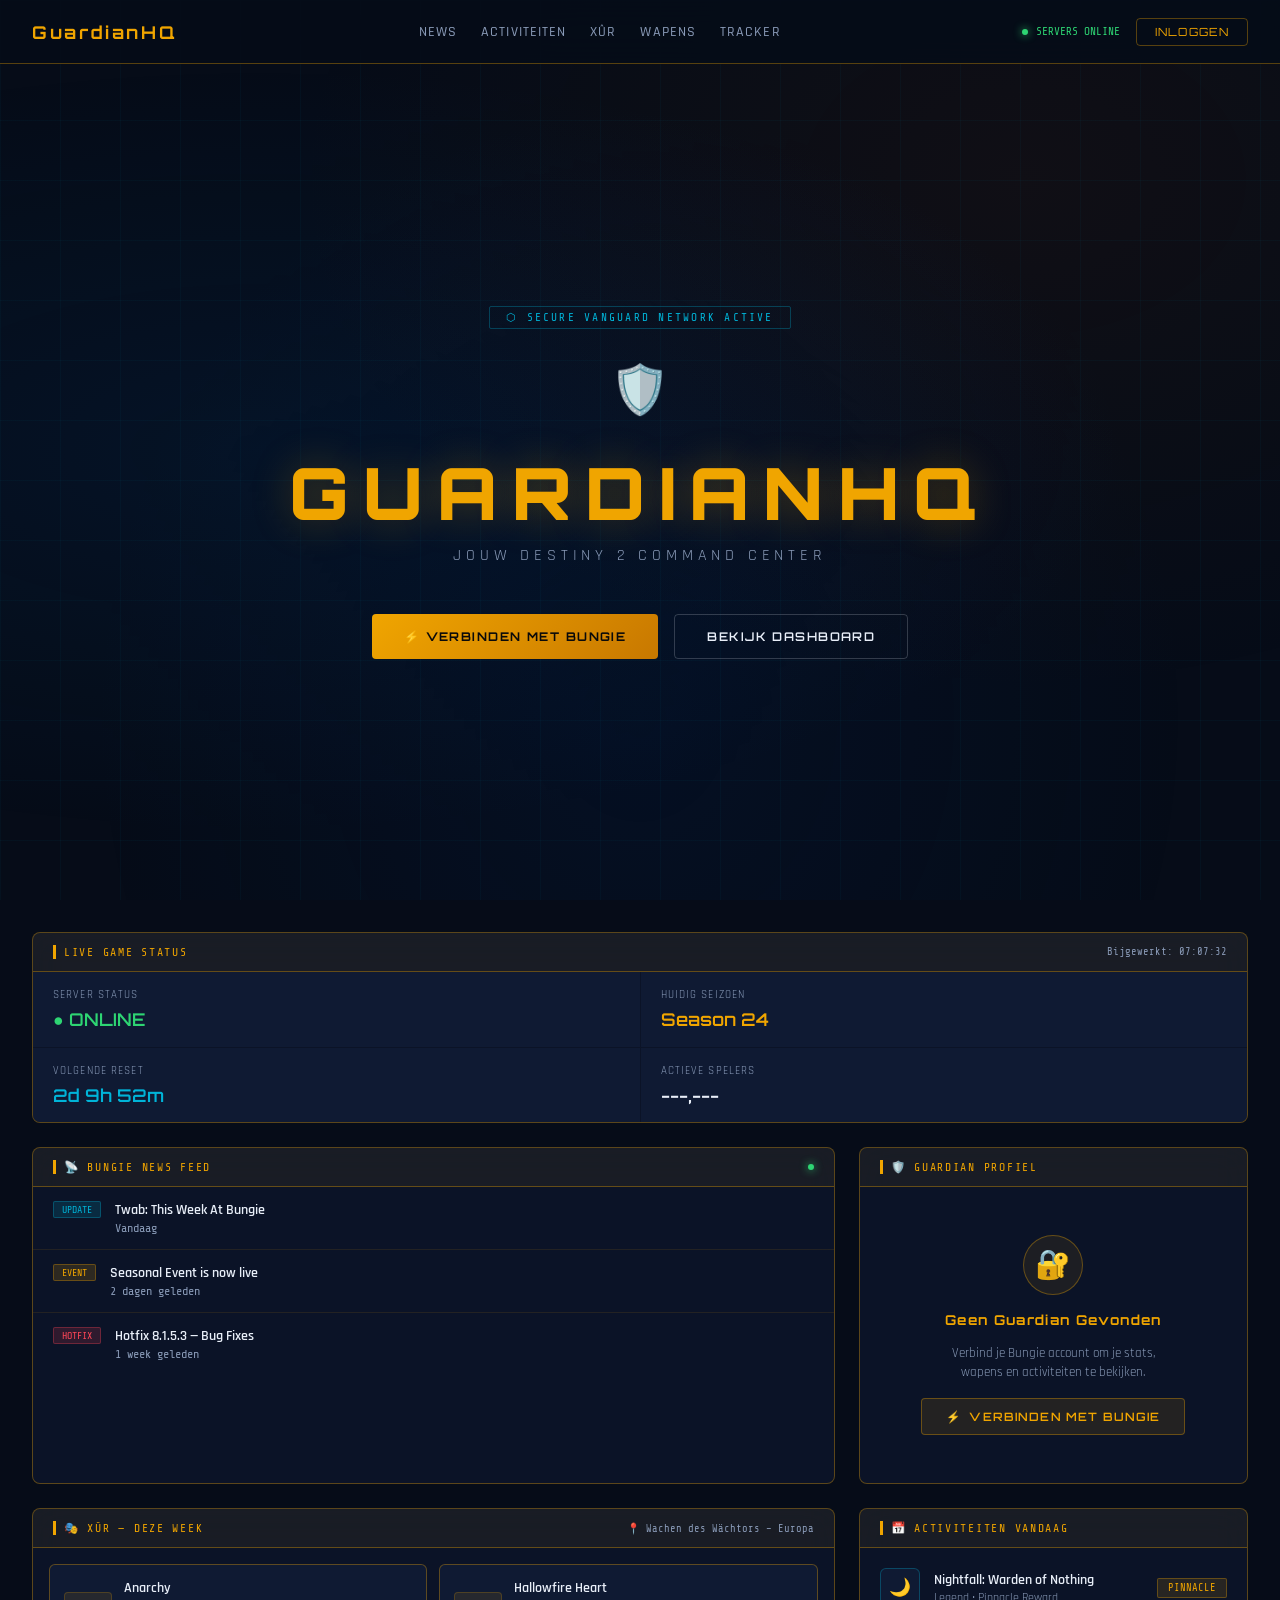
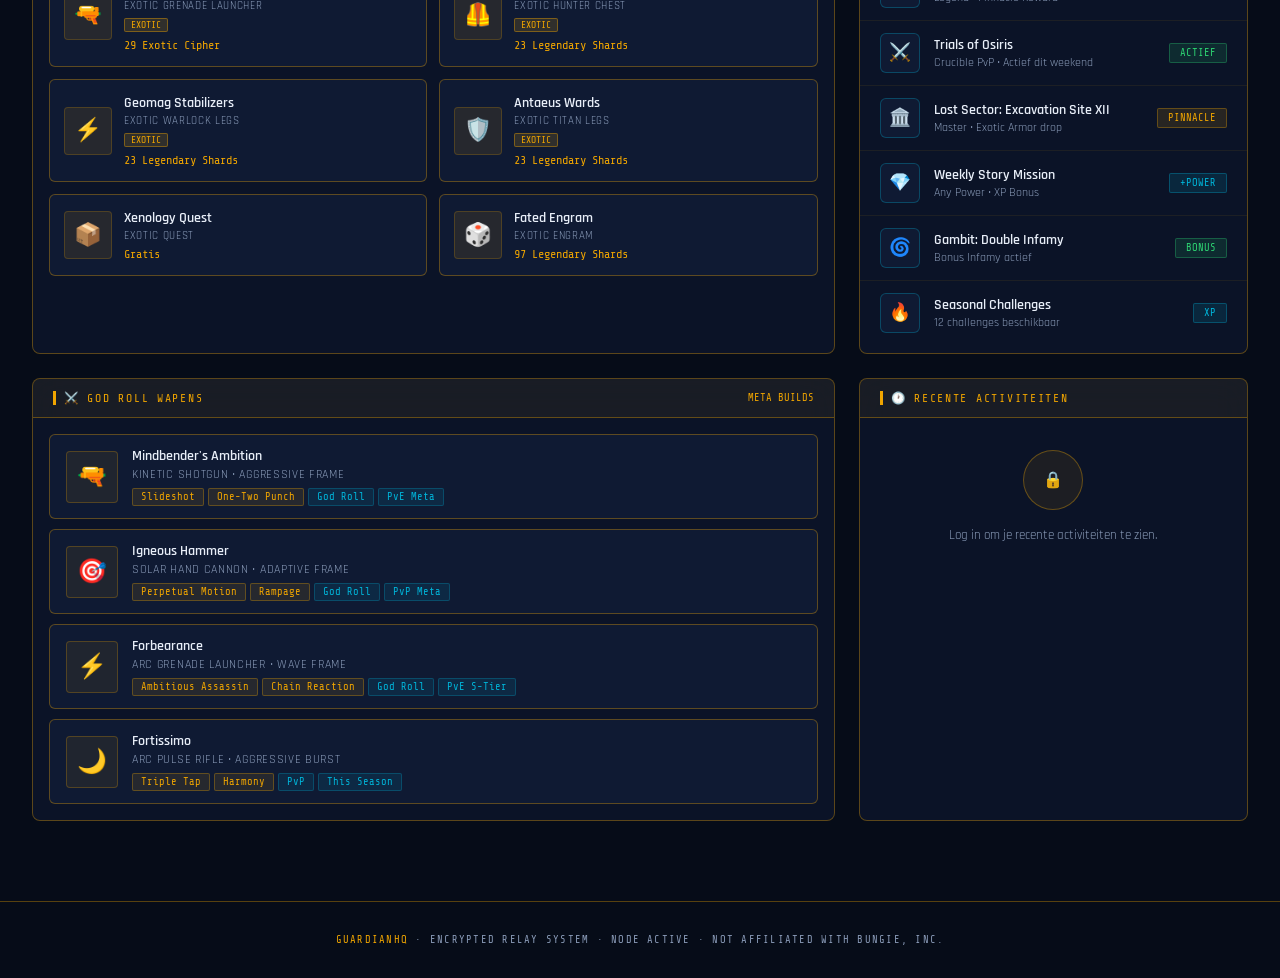
==== commit 19c341ec: "Update index.html" ====
--- a/index.html
+++ b/index.html
@@ -758,17 +758,14 @@
     }
   }
 
-  async function sendPasswordResetMail(email) {
+  async function sendPasswordResetMail(email, resetLink) {
     try {
-      await emailjs.send('service_usefhy9', 'template_0ncr5h7', {
-        to_name:    'Guardian',
+      await emailjs.send('service_ztd1ojh', 'template_fykspxb', {
         to_email:   email,
         from_name:  'GuardianHQ',
-        subject:    'Wachtwoord Reset',
-        message:    'Klik op de link om je wachtwoord te resetten.',
-        login_url:  'https://guardian-hq-eight.vercel.app',
-        reply_to:   'noreply@guardianhq.gg'
-      });
+        reset_url:  resetLink,
+        reply_to:   'info.guardianhq@gmail.com'
+      }, 'pWDzQDxhFe0LD8ZpI');
     } catch (e) {
       console.error('EmailJS reset fout:', e);
     }
@@ -836,9 +833,13 @@
     const email = document.getElementById('login-email').value.trim();
     if (!email) { alert('Voer eerst je e-mailadres in.'); return; }
     try {
-      await sendPasswordResetEmail(auth, email);
-      // Stuur ook via EmailJS
-      await sendPasswordResetMail(email);
+      // Firebase genereert de reset link
+      await sendPasswordResetEmail(auth, email, {
+        url: 'https://guardian-hq-eight.vercel.app'
+      });
+      // Stuur mooie template via 2e EmailJS account
+      const resetLink = 'https://guardian-hq.firebaseapp.com/__/auth/action?mode=resetPassword';
+      await sendPasswordResetMail(email, resetLink);
       alert('✅ Wachtwoord reset link verstuurd naar ' + email);
     } catch (e) {
       alert('Fout: ' + e.message);
@@ -1062,4 +1063,4 @@
   setInterval(loadNews, 5 * 60 * 1000);
 </script>
 </body>
-</html>+</html>
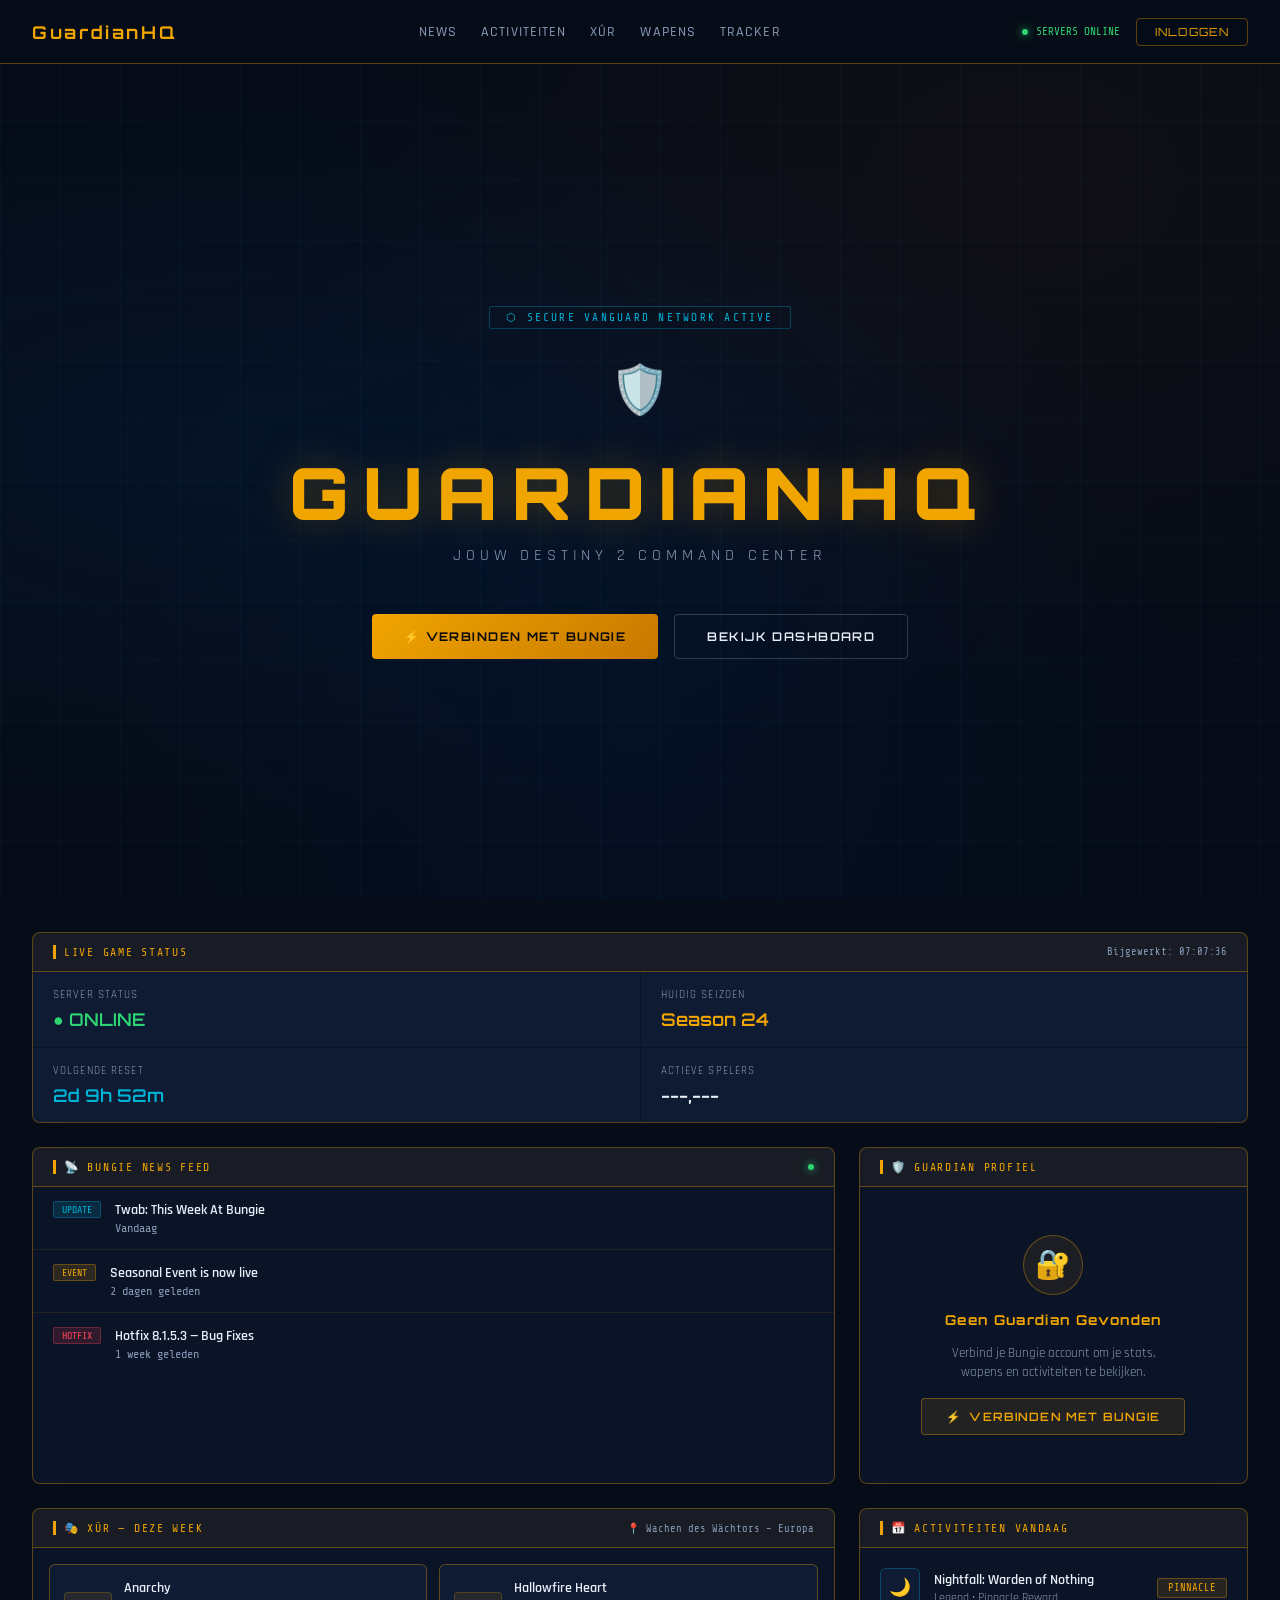
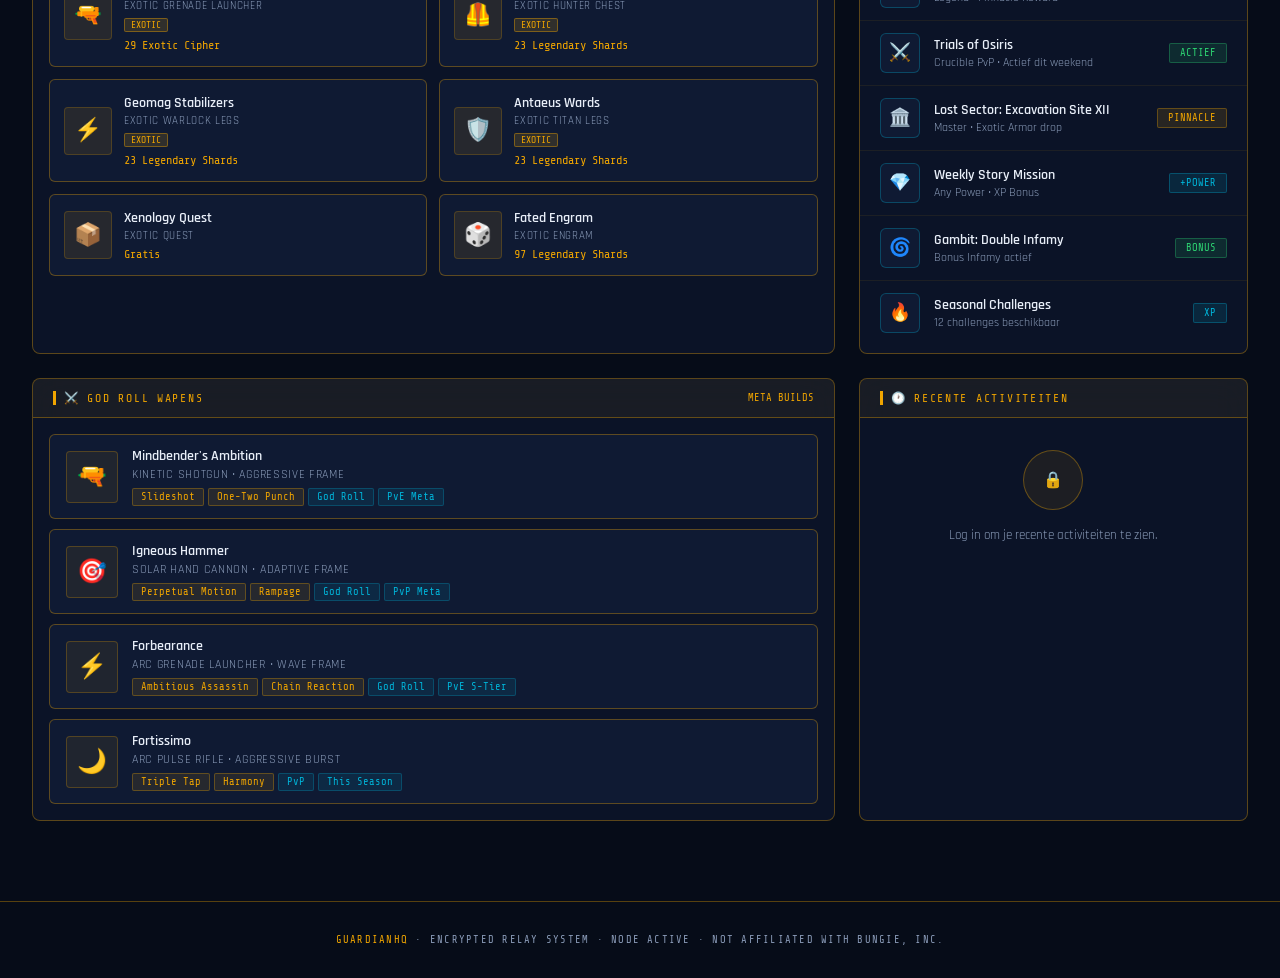
==== commit 28b2dc50: "Update index.html" ====
--- a/index.html
+++ b/index.html
@@ -505,7 +505,7 @@
 <!-- NAV -->
 <nav>
   <a class="nav-brand" href="#">
-    <img src="https://i.postimg.cc/MZg31dp8/logo-Guardian-HQ.png" alt="GuardianHQ Logo" onerror="this.style.display='none'">
+    <img src="https://guardian-hq-eight.vercel.app/img/logo/mail.png" alt="GuardianHQ Logo" onerror="this.style.display='none'">
     <span>GuardianHQ</span>
   </a>
   <div class="nav-links">
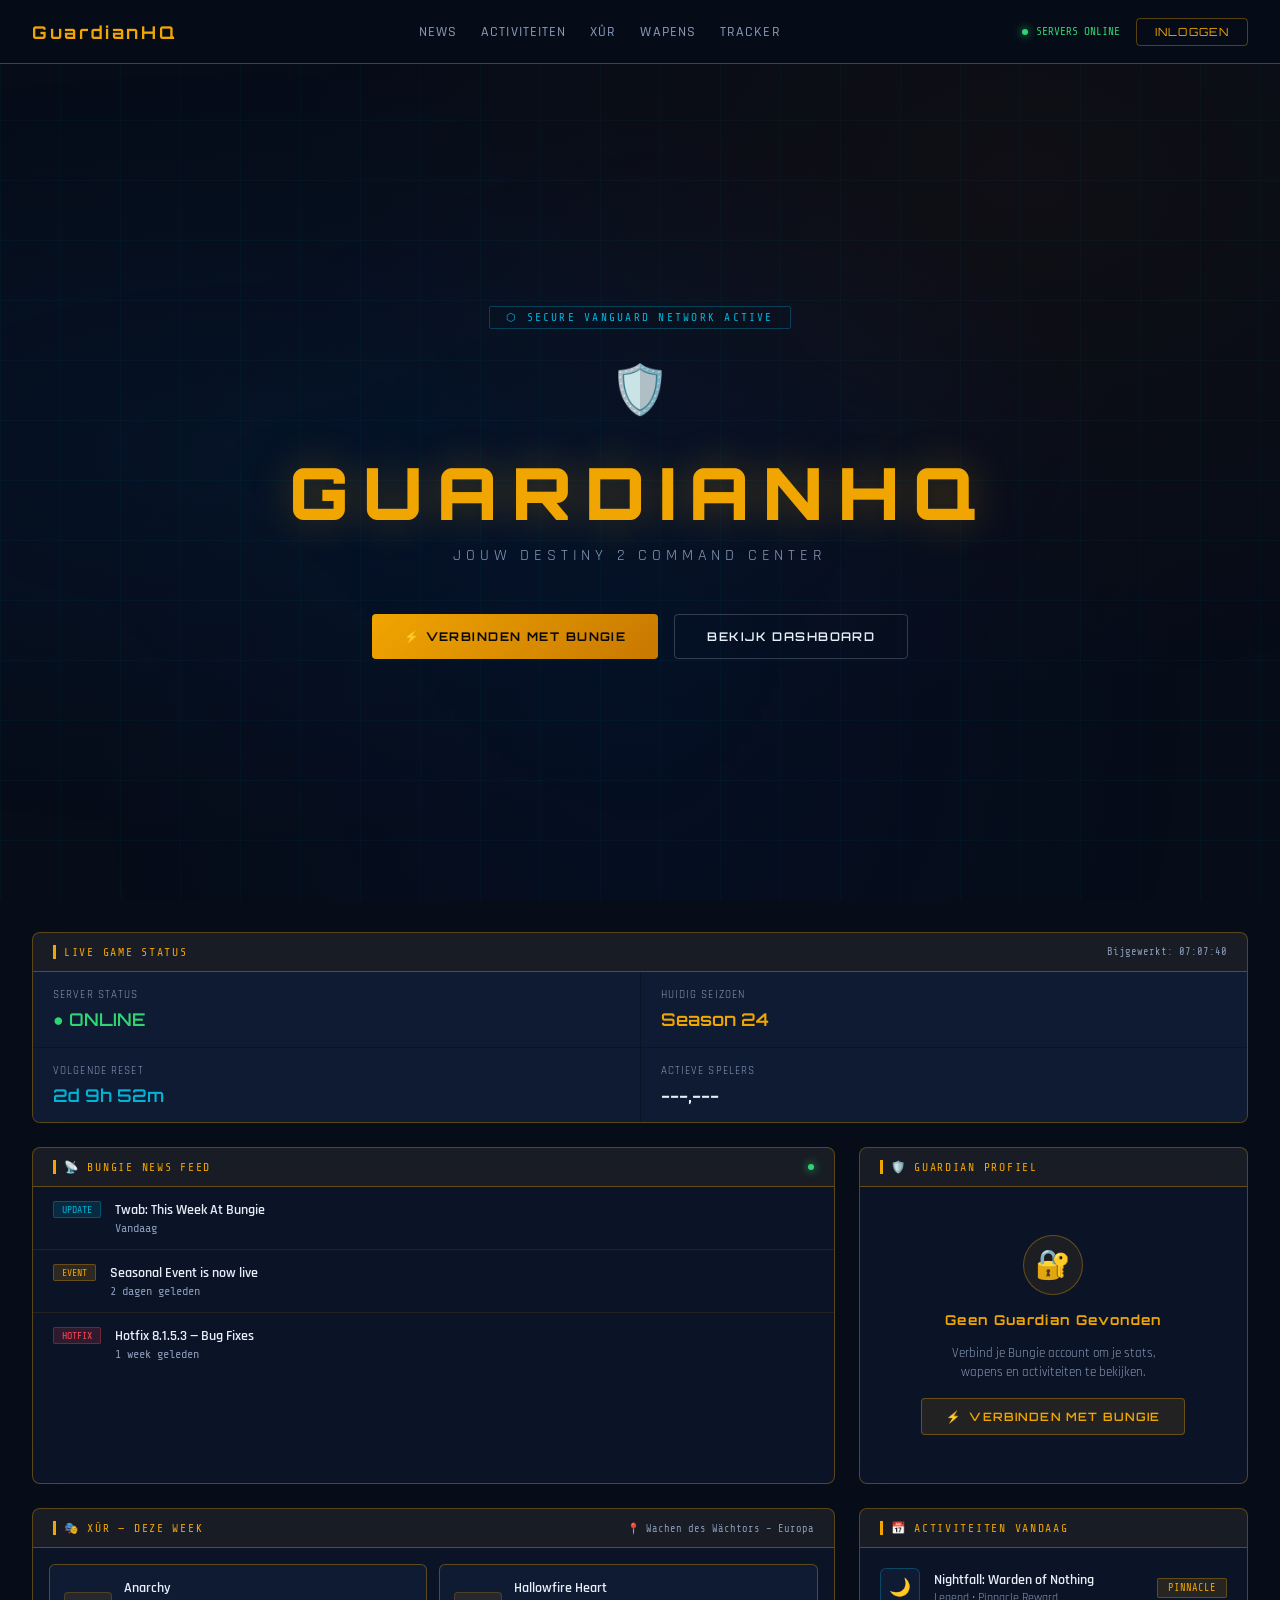
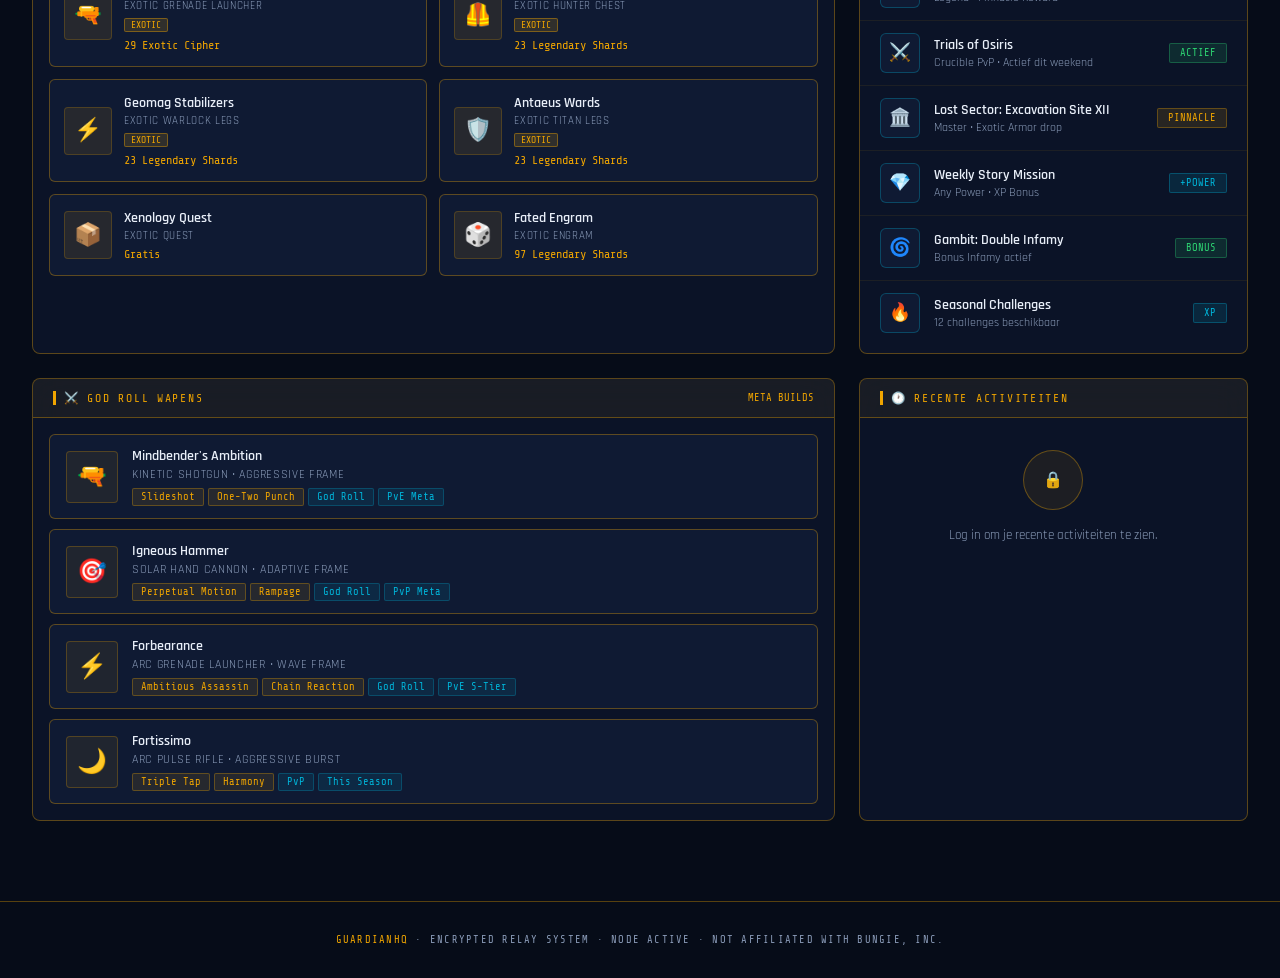
==== commit eb1cc421: "Update index.html" ====
--- a/index.html
+++ b/index.html
@@ -530,7 +530,7 @@
   <div class="hero-badge">
     <span>⬡</span> SECURE VANGUARD NETWORK ACTIVE
   </div>
-  <img class="hero-logo" src="https://i.postimg.cc/MZg31dp8/logo-Guardian-HQ.png" alt="GuardianHQ" onerror="this.style.fontSize='3rem';this.outerHTML='<div style=\'font-size:3rem;margin-bottom:1.5rem\'>🛡️</div>'">
+  <img class="hero-logo" src="https://guardian-hq-eight.vercel.app/img/logo/mail.png" alt="GuardianHQ" onerror="this.style.fontSize='3rem';this.outerHTML='<div style=\'font-size:3rem;margin-bottom:1.5rem\'>🛡️</div>'">
   <h1>GUARDIANHQ</h1>
   <p class="hero-sub">Jouw Destiny 2 Command Center</p>
   <div class="hero-actions">
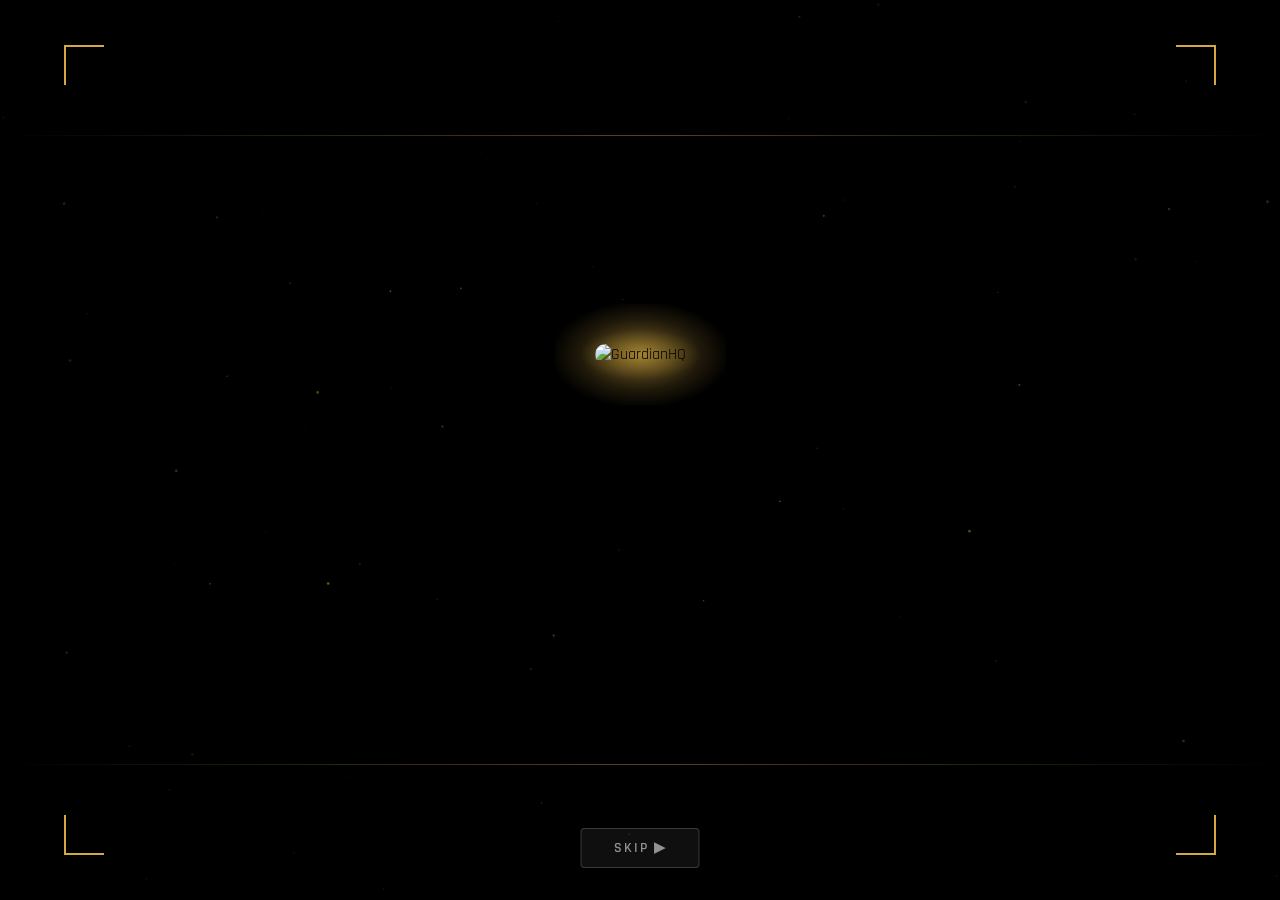
==== commit 7c51c1fc: "Add files via upload" ====
--- a/index.html
+++ b/index.html
@@ -1,1066 +1,121 @@
-<!DOCTYPE html>
-<html lang="nl">
-<head>
-<meta charset="UTF-8">
-<meta name="viewport" content="width=device-width, initial-scale=1.0">
-<title>GuardianHQ — Secure Vanguard Network</title>
-<link rel="preconnect" href="https://fonts.googleapis.com">
-<link href="https://fonts.googleapis.com/css2?family=Orbitron:wght@400;600;700;900&family=Rajdhani:wght@300;400;500;600&family=Share+Tech+Mono&display=swap" rel="stylesheet">
-<style>
-  :root {
-    --gold: #f0a500;
-    --gold-dim: #a87200;
-    --gold-bright: #ffd166;
-    --blue-accent: #00b4d8;
-    --blue-dim: #0077a8;
-    --bg-deep: #060c18;
-    --bg-panel: rgba(10, 18, 35, 0.85);
-    --bg-glass: rgba(15, 25, 50, 0.6);
-    --bg-card: rgba(20, 35, 65, 0.5);
-    --border-gold: rgba(240, 165, 0, 0.35);
-    --border-blue: rgba(0, 180, 216, 0.3);
-    --text-primary: #e8eef8;
-    --text-muted: #8a9bb8;
-    --text-gold: #f0a500;
-    --danger: #ff4757;
-    --success: #2ed573;
-    --warning: #ffa502;
-  }
-
-  * { margin: 0; padding: 0; box-sizing: border-box; }
-
-  body {
-    background: var(--bg-deep);
-    color: var(--text-primary);
-    font-family: 'Rajdhani', sans-serif;
-    min-height: 100vh;
-    overflow-x: hidden;
-  }
-
-  /* ── BACKGROUND ── */
-  .bg-stars {
-    position: fixed; inset: 0; z-index: 0;
-    background:
-      radial-gradient(ellipse at 20% 50%, rgba(0,60,120,0.15) 0%, transparent 60%),
-      radial-gradient(ellipse at 80% 20%, rgba(90,40,0,0.12) 0%, transparent 50%),
-      radial-gradient(ellipse at 50% 80%, rgba(0,30,80,0.2) 0%, transparent 60%);
-  }
-  .bg-grid {
-    position: fixed; inset: 0; z-index: 0;
-    background-image:
-      linear-gradient(rgba(0,180,216,0.04) 1px, transparent 1px),
-      linear-gradient(90deg, rgba(0,180,216,0.04) 1px, transparent 1px);
-    background-size: 60px 60px;
-  }
-
-  /* ── NAV ── */
-  nav {
-    position: fixed; top: 0; left: 0; right: 0; z-index: 100;
-    background: rgba(6,12,24,0.92);
-    backdrop-filter: blur(20px);
-    border-bottom: 1px solid var(--border-gold);
-    padding: 0 2rem;
-    display: flex; align-items: center; justify-content: space-between;
-    height: 64px;
-  }
-  .nav-brand {
-    display: flex; align-items: center; gap: 12px;
-    text-decoration: none;
-  }
-  .nav-brand img { width: 36px; height: 36px; object-fit: contain; }
-  .nav-brand span {
-    font-family: 'Orbitron', sans-serif;
-    font-size: 1.1rem; font-weight: 700;
-    color: var(--gold);
-    letter-spacing: 0.15em;
-  }
-  .nav-links { display: flex; gap: 1.5rem; align-items: center; }
-  .nav-links a {
-    color: var(--text-muted); text-decoration: none;
-    font-size: 0.85rem; letter-spacing: 0.08em; font-weight: 500;
-    text-transform: uppercase; transition: color 0.2s;
-  }
-  .nav-links a:hover { color: var(--gold); }
-  .nav-status {
-    display: flex; align-items: center; gap: 8px;
-    font-family: 'Share Tech Mono', monospace;
-    font-size: 0.7rem; color: var(--success);
-  }
-  .status-dot {
-    width: 6px; height: 6px; border-radius: 50%;
-    background: var(--success);
-    box-shadow: 0 0 8px var(--success);
-    animation: pulse 2s infinite;
-  }
-  @keyframes pulse { 0%,100%{opacity:1} 50%{opacity:0.4} }
-
-  .btn-login {
-    background: transparent;
-    border: 1px solid var(--border-gold);
-    color: var(--gold);
-    padding: 6px 18px;
-    border-radius: 4px;
-    font-family: 'Orbitron', sans-serif;
-    font-size: 0.7rem;
-    letter-spacing: 0.1em;
-    cursor: pointer;
-    transition: all 0.2s;
-  }
-  .btn-login:hover {
-    background: rgba(240,165,0,0.1);
-    border-color: var(--gold);
-  }
-
-  /* ── MAIN LAYOUT ── */
-  main {
-    position: relative; z-index: 1;
-    padding-top: 64px;
-  }
-
-  /* ── HERO ── */
-  .hero {
-    min-height: calc(100vh - 64px);
-    display: flex; flex-direction: column;
-    align-items: center; justify-content: center;
-    padding: 4rem 2rem;
-    text-align: center;
-  }
-  .hero-badge {
-    font-family: 'Share Tech Mono', monospace;
-    font-size: 0.7rem; color: var(--blue-accent);
-    letter-spacing: 0.2em; text-transform: uppercase;
-    border: 1px solid var(--border-blue);
-    padding: 4px 16px; border-radius: 2px;
-    margin-bottom: 2rem;
-    display: inline-flex; align-items: center; gap: 8px;
-  }
-  .hero-logo { width: 100px; height: 100px; object-fit: contain; margin-bottom: 1.5rem; }
-  .hero h1 {
-    font-family: 'Orbitron', sans-serif;
-    font-size: clamp(2.5rem, 6vw, 4.5rem);
-    font-weight: 900;
-    color: var(--gold);
-    letter-spacing: 0.2em;
-    margin-bottom: 0.5rem;
-    text-shadow: 0 0 40px rgba(240,165,0,0.3);
-  }
-  .hero-sub {
-    font-size: 1rem; color: var(--text-muted);
-    letter-spacing: 0.3em; text-transform: uppercase;
-    margin-bottom: 3rem;
-  }
-  .hero-actions { display: flex; gap: 1rem; flex-wrap: wrap; justify-content: center; }
-  .btn-primary {
-    background: linear-gradient(135deg, var(--gold) 0%, #c87800 100%);
-    color: #0a0a0a; border: none;
-    padding: 14px 32px; border-radius: 4px;
-    font-family: 'Orbitron', sans-serif;
-    font-size: 0.75rem; font-weight: 700;
-    letter-spacing: 0.12em; cursor: pointer;
-    transition: all 0.2s;
-    text-transform: uppercase;
-  }
-  .btn-primary:hover { transform: translateY(-2px); box-shadow: 0 8px 24px rgba(240,165,0,0.4); }
-  .btn-secondary {
-    background: transparent;
-    color: var(--text-primary);
-    border: 1px solid rgba(232,238,248,0.2);
-    padding: 14px 32px; border-radius: 4px;
-    font-family: 'Orbitron', sans-serif;
-    font-size: 0.75rem; font-weight: 600;
-    letter-spacing: 0.12em; cursor: pointer;
-    transition: all 0.2s;
-    text-transform: uppercase;
-  }
-  .btn-secondary:hover { border-color: var(--blue-accent); color: var(--blue-accent); }
-
-  /* ── GLASS PANEL ── */
-  .glass-panel {
-    background: var(--bg-glass);
-    backdrop-filter: blur(16px);
-    border: 1px solid var(--border-gold);
-    border-radius: 8px;
-    overflow: hidden;
-  }
-  .panel-header {
-    background: rgba(240,165,0,0.06);
-    border-bottom: 1px solid var(--border-gold);
-    padding: 12px 20px;
-    display: flex; align-items: center; justify-content: space-between;
-  }
-  .panel-title {
-    font-family: 'Share Tech Mono', monospace;
-    font-size: 0.72rem;
-    color: var(--gold);
-    letter-spacing: 0.15em;
-    text-transform: uppercase;
-    display: flex; align-items: center; gap: 8px;
-  }
-  .panel-title::before {
-    content: '';
-    width: 3px; height: 14px;
-    background: var(--gold);
-    display: block;
-  }
-
-  /* ── DASHBOARD GRID ── */
-  .dashboard {
-    max-width: 1400px;
-    margin: 0 auto;
-    padding: 2rem;
-    display: grid;
-    grid-template-columns: 1fr 1fr 1fr;
-    gap: 1.5rem;
-  }
-  .col-span-2 { grid-column: span 2; }
-  .col-span-3 { grid-column: span 3; }
-
-  /* ── NEWS FEED ── */
-  .news-item {
-    padding: 14px 20px;
-    border-bottom: 1px solid rgba(240,165,0,0.1);
-    display: flex; gap: 14px; align-items: flex-start;
-    transition: background 0.2s;
-    cursor: pointer;
-  }
-  .news-item:hover { background: rgba(240,165,0,0.04); }
-  .news-item:last-child { border-bottom: none; }
-  .news-tag {
-    font-family: 'Share Tech Mono', monospace;
-    font-size: 0.62rem; padding: 2px 8px;
-    border-radius: 2px; white-space: nowrap;
-    text-transform: uppercase;
-  }
-  .tag-update { background: rgba(0,180,216,0.15); color: var(--blue-accent); border: 1px solid rgba(0,180,216,0.3); }
-  .tag-hotfix { background: rgba(255,71,87,0.15); color: var(--danger); border: 1px solid rgba(255,71,87,0.3); }
-  .tag-event  { background: rgba(240,165,0,0.15); color: var(--gold); border: 1px solid rgba(240,165,0,0.3); }
-  .tag-season { background: rgba(46,213,115,0.15); color: var(--success); border: 1px solid rgba(46,213,115,0.3); }
-  .news-content { flex: 1; }
-  .news-title { font-size: 0.9rem; font-weight: 600; color: var(--text-primary); margin-bottom: 2px; }
-  .news-meta { font-size: 0.75rem; color: var(--text-muted); font-family: 'Share Tech Mono', monospace; }
-
-  /* ── XUR ── */
-  .xur-grid { display: grid; grid-template-columns: 1fr 1fr; gap: 12px; padding: 16px; }
-  .xur-item {
-    background: var(--bg-card);
-    border: 1px solid var(--border-gold);
-    border-radius: 6px; padding: 14px;
-    display: flex; gap: 12px; align-items: center;
-  }
-  .xur-icon {
-    width: 48px; height: 48px; border-radius: 4px;
-    background: rgba(240,165,0,0.1);
-    border: 1px solid rgba(240,165,0,0.2);
-    display: flex; align-items: center; justify-content: center;
-    font-size: 1.4rem; flex-shrink: 0;
-  }
-  .xur-info { flex: 1; min-width: 0; }
-  .xur-name { font-size: 0.85rem; font-weight: 600; color: var(--text-primary); margin-bottom: 2px; white-space: nowrap; overflow: hidden; text-overflow: ellipsis; }
-  .xur-type { font-size: 0.7rem; color: var(--text-muted); text-transform: uppercase; letter-spacing: 0.06em; }
-  .xur-cost {
-    font-family: 'Share Tech Mono', monospace;
-    font-size: 0.75rem; color: var(--gold);
-    margin-top: 4px;
-  }
-  .exotic-badge {
-    display: inline-block;
-    background: rgba(240,165,0,0.15);
-    color: var(--gold);
-    border: 1px solid rgba(240,165,0,0.4);
-    font-size: 0.6rem; padding: 1px 6px; border-radius: 2px;
-    font-family: 'Share Tech Mono', monospace;
-    text-transform: uppercase;
-    margin-top: 4px;
-  }
-
-  /* ── ACTIVITIES ── */
-  .activity-list { padding: 8px 0; }
-  .activity-item {
-    padding: 12px 20px;
-    border-bottom: 1px solid rgba(240,165,0,0.08);
-    display: flex; align-items: center; gap: 14px;
-    transition: background 0.2s;
-  }
-  .activity-item:hover { background: rgba(0,180,216,0.03); }
-  .activity-item:last-child { border-bottom: none; }
-  .act-icon {
-    width: 40px; height: 40px; border-radius: 6px;
-    background: var(--bg-card);
-    border: 1px solid var(--border-blue);
-    display: flex; align-items: center; justify-content: center;
-    font-size: 1.1rem; flex-shrink: 0;
-  }
-  .act-info { flex: 1; }
-  .act-name { font-size: 0.88rem; font-weight: 600; color: var(--text-primary); }
-  .act-sub { font-size: 0.74rem; color: var(--text-muted); margin-top: 1px; }
-  .act-badge {
-    font-family: 'Share Tech Mono', monospace;
-    font-size: 0.65rem; padding: 3px 10px;
-    border-radius: 2px; text-transform: uppercase;
-  }
-  .badge-active { background: rgba(46,213,115,0.12); color: var(--success); border: 1px solid rgba(46,213,115,0.3); }
-  .badge-pinnacle { background: rgba(240,165,0,0.12); color: var(--gold); border: 1px solid rgba(240,165,0,0.3); }
-  .badge-power { background: rgba(0,180,216,0.12); color: var(--blue-accent); border: 1px solid rgba(0,180,216,0.3); }
-
-  /* ── GAME STATUS ── */
-  .status-grid { display: grid; grid-template-columns: 1fr 1fr; gap: 1px; }
-  .status-cell {
-    background: var(--bg-card);
-    padding: 16px 20px;
-  }
-  .status-cell:first-child { border-radius: 0 0 0 0; }
-  .status-label { font-size: 0.7rem; color: var(--text-muted); text-transform: uppercase; letter-spacing: 0.1em; margin-bottom: 6px; }
-  .status-value { font-family: 'Orbitron', sans-serif; font-size: 1.1rem; font-weight: 600; }
-  .val-online { color: var(--success); }
-  .val-season { color: var(--gold); }
-  .val-reset { color: var(--blue-accent); }
-  .val-players { color: var(--text-primary); }
-
-  /* ── GUARDIAN PROFILE (logged out state) ── */
-  .login-prompt {
-    display: flex; flex-direction: column; align-items: center;
-    justify-content: center; padding: 3rem 2rem; text-align: center; gap: 16px;
-  }
-  .login-shield {
-    width: 60px; height: 60px;
-    background: rgba(240,165,0,0.08);
-    border: 1px solid var(--border-gold);
-    border-radius: 50%;
-    display: flex; align-items: center; justify-content: center;
-    font-size: 1.8rem;
-  }
-  .login-prompt h3 { font-family: 'Orbitron', sans-serif; font-size: 0.85rem; color: var(--gold); letter-spacing: 0.1em; }
-  .login-prompt p { font-size: 0.8rem; color: var(--text-muted); max-width: 220px; line-height: 1.5; }
-  .btn-bungie {
-    background: rgba(240,165,0,0.1);
-    border: 1px solid var(--border-gold);
-    color: var(--gold);
-    padding: 10px 24px; border-radius: 4px;
-    font-family: 'Orbitron', sans-serif;
-    font-size: 0.72rem; font-weight: 600;
-    letter-spacing: 0.1em; cursor: pointer;
-    transition: all 0.2s; text-transform: uppercase;
-    display: flex; align-items: center; gap: 8px;
-  }
-  .btn-bungie:hover { background: rgba(240,165,0,0.2); }
-
-  /* ── SEASON PROGRESS ── */
-  .season-bar-wrap { padding: 16px 20px; }
-  .season-bar-info { display: flex; justify-content: space-between; margin-bottom: 8px; }
-  .season-bar-label { font-size: 0.78rem; color: var(--text-muted); }
-  .season-bar-val { font-family: 'Share Tech Mono', monospace; font-size: 0.78rem; color: var(--gold); }
-  .season-bar {
-    height: 6px; background: rgba(255,255,255,0.08); border-radius: 3px; overflow: hidden;
-  }
-  .season-bar-fill {
-    height: 100%; background: linear-gradient(90deg, var(--gold-dim), var(--gold));
-    border-radius: 3px; transition: width 1s ease;
-  }
-
-  /* ── WEAPONS (God Roll) ── */
-  .weapons-grid { padding: 16px; display: flex; flex-direction: column; gap: 10px; }
-  .weapon-item {
-    background: var(--bg-card);
-    border: 1px solid var(--border-gold);
-    border-radius: 6px;
-    padding: 12px 16px;
-    display: flex; gap: 14px; align-items: center;
-  }
-  .weapon-icon {
-    width: 52px; height: 52px; border-radius: 4px;
-    background: rgba(240,165,0,0.08);
-    border: 1px solid rgba(240,165,0,0.25);
-    display: flex; align-items: center; justify-content: center;
-    font-size: 1.5rem; flex-shrink: 0;
-  }
-  .weapon-info { flex: 1; min-width: 0; }
-  .weapon-name { font-size: 0.9rem; font-weight: 600; color: var(--text-primary); }
-  .weapon-type { font-size: 0.72rem; color: var(--text-muted); text-transform: uppercase; letter-spacing: 0.06em; margin: 2px 0 6px; }
-  .weapon-perks { display: flex; flex-wrap: wrap; gap: 4px; }
-  .perk-tag {
-    font-size: 0.65rem; padding: 2px 8px; border-radius: 2px;
-    background: rgba(0,180,216,0.1); color: var(--blue-accent);
-    border: 1px solid rgba(0,180,216,0.25);
-    font-family: 'Share Tech Mono', monospace;
-  }
-  .perk-god { background: rgba(240,165,0,0.1); color: var(--gold); border-color: rgba(240,165,0,0.3); }
-
-  /* ── FOOTER ── */
-  footer {
-    position: relative; z-index: 1;
-    text-align: center; padding: 2rem;
-    border-top: 1px solid var(--border-gold);
-    margin-top: 3rem;
-    font-family: 'Share Tech Mono', monospace;
-    font-size: 0.65rem; color: var(--text-muted);
-    letter-spacing: 0.12em;
-    text-transform: uppercase;
-  }
-  footer span { color: var(--gold); }
-
-  /* ── LOADING / SKELETON ── */
-  .skeleton {
-    background: linear-gradient(90deg, rgba(255,255,255,0.04) 25%, rgba(255,255,255,0.08) 50%, rgba(255,255,255,0.04) 75%);
-    background-size: 200% 100%;
-    animation: shimmer 1.5s infinite;
-    border-radius: 4px;
-  }
-  @keyframes shimmer { 0%{background-position:200% 0} 100%{background-position:-200% 0} }
-
-  /* ── MODAL ── */
-  .modal-overlay {
-    position: fixed; inset: 0; z-index: 200;
-    background: rgba(0,0,0,0.75);
-    backdrop-filter: blur(8px);
-    display: flex; align-items: center; justify-content: center;
-    opacity: 0; pointer-events: none; transition: opacity 0.3s;
-  }
-  .modal-overlay.open { opacity: 1; pointer-events: all; }
-  .modal {
-    background: rgba(10,18,35,0.97);
-    border: 1px solid var(--border-gold);
-    border-radius: 8px;
-    width: 90%; max-width: 460px;
-    padding: 2rem; position: relative;
-    transform: translateY(16px); transition: transform 0.3s;
-  }
-  .modal-overlay.open .modal { transform: translateY(0); }
-  .modal-close {
-    position: absolute; top: 16px; right: 16px;
-    background: none; border: none; color: var(--text-muted);
-    font-size: 1.2rem; cursor: pointer; line-height: 1;
-  }
-  .modal-title {
-    font-family: 'Orbitron', sans-serif; font-size: 0.9rem;
-    color: var(--gold); letter-spacing: 0.15em;
-    text-transform: uppercase; margin-bottom: 0.5rem;
-  }
-  .modal-sub { font-size: 0.8rem; color: var(--text-muted); margin-bottom: 1.5rem; }
-  .modal-tabs { display: flex; gap: 0; margin-bottom: 1.5rem; border: 1px solid var(--border-gold); border-radius: 4px; overflow: hidden; }
-  .tab-btn {
-    flex: 1; padding: 8px;
-    background: transparent; border: none;
-    color: var(--text-muted); font-family: 'Orbitron', sans-serif;
-    font-size: 0.65rem; letter-spacing: 0.1em; cursor: pointer;
-    text-transform: uppercase; transition: all 0.2s;
-  }
-  .tab-btn.active { background: rgba(240,165,0,0.1); color: var(--gold); }
-  .form-field { margin-bottom: 1rem; }
-  .form-label { font-size: 0.72rem; color: var(--text-muted); text-transform: uppercase; letter-spacing: 0.1em; margin-bottom: 6px; display: block; }
-  .form-input {
-    width: 100%; background: rgba(255,255,255,0.04);
-    border: 1px solid rgba(255,255,255,0.1); border-radius: 4px;
-    padding: 10px 14px; color: var(--text-primary);
-    font-family: 'Rajdhani', sans-serif; font-size: 0.95rem;
-    transition: border-color 0.2s; outline: none;
-  }
-  .form-input:focus { border-color: var(--gold); }
-  .btn-full {
-    width: 100%; padding: 12px;
-    background: linear-gradient(135deg, var(--gold) 0%, #c87800 100%);
-    border: none; border-radius: 4px;
-    color: #0a0a0a; font-family: 'Orbitron', sans-serif;
-    font-size: 0.75rem; font-weight: 700; letter-spacing: 0.12em;
-    text-transform: uppercase; cursor: pointer;
-    transition: all 0.2s; margin-top: 0.5rem;
-  }
-  .btn-full:hover { opacity: 0.9; }
-  .divider {
-    display: flex; align-items: center; gap: 12px;
-    margin: 1rem 0;
-    color: var(--text-muted); font-size: 0.72rem;
-    text-transform: uppercase; letter-spacing: 0.1em;
-  }
-  .divider::before, .divider::after {
-    content: ''; flex: 1; height: 1px; background: rgba(255,255,255,0.08);
-  }
-  .btn-bungie-oauth {
-    width: 100%; padding: 12px;
-    background: rgba(0,180,216,0.08);
-    border: 1px solid var(--border-blue);
-    border-radius: 4px; color: var(--blue-accent);
-    font-family: 'Orbitron', sans-serif;
-    font-size: 0.72rem; font-weight: 600;
-    letter-spacing: 0.1em; text-transform: uppercase;
-    cursor: pointer; display: flex; align-items: center;
-    justify-content: center; gap: 10px; transition: all 0.2s;
-  }
-  .btn-bungie-oauth:hover { background: rgba(0,180,216,0.15); }
-
-  /* ── RESPONSIVE ── */
-  @media (max-width: 900px) {
-    .dashboard { grid-template-columns: 1fr; }
-    .col-span-2, .col-span-3 { grid-column: span 1; }
-    .xur-grid { grid-template-columns: 1fr; }
-    .status-grid { grid-template-columns: 1fr 1fr; }
-    .nav-links { display: none; }
-  }
-</style>
-</head>
-<body>
-
-<div class="bg-stars"></div>
-<div class="bg-grid"></div>
-
-<!-- NAV -->
-<nav>
-  <a class="nav-brand" href="#">
-    <img src="https://guardian-hq-eight.vercel.app/img/logo/mail.png" alt="GuardianHQ Logo" onerror="this.style.display='none'">
-    <span>GuardianHQ</span>
-  </a>
-  <div class="nav-links">
-    <a href="#news">News</a>
-    <a href="#activities">Activiteiten</a>
-    <a href="#xur">Xûr</a>
-    <a href="#weapons">Wapens</a>
-    <a href="#tracker">Tracker</a>
-  </div>
-  <div style="display:flex;align-items:center;gap:16px;">
-    <div class="nav-status">
-      <div class="status-dot"></div>
-      <span id="server-status">SERVERS ONLINE</span>
-    </div>
-    <button class="btn-login" onclick="openModal()">INLOGGEN</button>
-  </div>
-</nav>
-
-<!-- HERO -->
-<main>
-<section class="hero">
-  <div class="hero-badge">
-    <span>⬡</span> SECURE VANGUARD NETWORK ACTIVE
-  </div>
-  <img class="hero-logo" src="https://guardian-hq-eight.vercel.app/img/logo/mail.png" alt="GuardianHQ" onerror="this.style.fontSize='3rem';this.outerHTML='<div style=\'font-size:3rem;margin-bottom:1.5rem\'>🛡️</div>'">
-  <h1>GUARDIANHQ</h1>
-  <p class="hero-sub">Jouw Destiny 2 Command Center</p>
-  <div class="hero-actions">
-    <button class="btn-primary" onclick="bungieOAuth()">⚡ Verbinden met Bungie</button>
-    <button class="btn-secondary" onclick="document.getElementById('dashboard-section').scrollIntoView({behavior:'smooth'})">Bekijk Dashboard</button>
-  </div>
-</section>
-
-<!-- DASHBOARD -->
-<section id="dashboard-section" class="dashboard">
-
-  <!-- GAME STATUS -->
-  <div class="glass-panel col-span-3" id="game-status">
-    <div class="panel-header">
-      <span class="panel-title">Live Game Status</span>
-      <span style="font-family:'Share Tech Mono',monospace;font-size:0.65rem;color:var(--text-muted)" id="last-updated">Laden...</span>
-    </div>
-    <div class="status-grid">
-      <div class="status-cell">
-        <div class="status-label">Server Status</div>
-        <div class="status-value val-online" id="stat-server">● ONLINE</div>
-      </div>
-      <div class="status-cell">
-        <div class="status-label">Huidig Seizoen</div>
-        <div class="status-value val-season" id="stat-season">Season 24</div>
-      </div>
-      <div class="status-cell">
-        <div class="status-label">Volgende Reset</div>
-        <div class="status-value val-reset" id="stat-reset">--d --h --m</div>
-      </div>
-      <div class="status-cell">
-        <div class="status-label">Actieve Spelers</div>
-        <div class="status-value val-players" id="stat-players">---,---</div>
-      </div>
-    </div>
-  </div>
-
-  <!-- NEWS FEED -->
-  <div class="glass-panel col-span-2" id="news">
-    <div class="panel-header">
-      <span class="panel-title">📡 Bungie News Feed</span>
-      <span class="status-dot" style="background:var(--success);box-shadow:0 0 8px var(--success)"></span>
-    </div>
-    <div id="news-list">
-      <div class="news-item"><div class="skeleton" style="width:60px;height:18px"></div><div style="flex:1"><div class="skeleton" style="height:14px;margin-bottom:6px"></div><div class="skeleton" style="height:10px;width:40%"></div></div></div>
-      <div class="news-item"><div class="skeleton" style="width:60px;height:18px"></div><div style="flex:1"><div class="skeleton" style="height:14px;margin-bottom:6px"></div><div class="skeleton" style="height:10px;width:40%"></div></div></div>
-      <div class="news-item"><div class="skeleton" style="width:60px;height:18px"></div><div style="flex:1"><div class="skeleton" style="height:14px;margin-bottom:6px"></div><div class="skeleton" style="height:10px;width:40%"></div></div></div>
-    </div>
-  </div>
-
-  <!-- GUARDIAN PROFILE / LOGIN -->
-  <div class="glass-panel" id="guardian-panel">
-    <div class="panel-header">
-      <span class="panel-title">🛡️ Guardian Profiel</span>
-    </div>
-    <div class="login-prompt" id="guardian-login">
-      <div class="login-shield">🔐</div>
-      <h3>Geen Guardian Gevonden</h3>
-      <p>Verbind je Bungie account om je stats, wapens en activiteiten te bekijken.</p>
-      <button class="btn-bungie" onclick="bungieOAuth()">
-        <span>⚡</span> Verbinden met Bungie
-      </button>
-    </div>
-    <!-- After login this div gets populated -->
-    <div id="guardian-stats" style="display:none;padding:16px;">
-      <div class="season-bar-wrap" style="padding:0;margin-bottom:12px;">
-        <div class="season-bar-info">
-          <span class="season-bar-label">Seizoen Rang</span>
-          <span class="season-bar-val" id="season-rank">Rang 42</span>
-        </div>
-        <div class="season-bar"><div class="season-bar-fill" id="season-progress" style="width:65%"></div></div>
-      </div>
-      <div style="display:grid;grid-template-columns:1fr 1fr;gap:8px;margin-top:12px;">
-        <div style="background:var(--bg-card);border:1px solid var(--border-gold);border-radius:6px;padding:10px;text-align:center;">
-          <div class="status-label" style="margin-bottom:4px;">Power Level</div>
-          <div style="font-family:'Orbitron',sans-serif;font-size:1.2rem;color:var(--gold)" id="stat-power">---</div>
-        </div>
-        <div style="background:var(--bg-card);border:1px solid var(--border-gold);border-radius:6px;padding:10px;text-align:center;">
-          <div class="status-label" style="margin-bottom:4px;">K/D Ratio</div>
-          <div style="font-family:'Orbitron',sans-serif;font-size:1.2rem;color:var(--blue-accent)" id="stat-kd">---</div>
-        </div>
-        <div style="background:var(--bg-card);border:1px solid var(--border-gold);border-radius:6px;padding:10px;text-align:center;">
-          <div class="status-label" style="margin-bottom:4px;">Triumphs</div>
-          <div style="font-family:'Orbitron',sans-serif;font-size:1.2rem;color:var(--success)" id="stat-triumphs">---</div>
-        </div>
-        <div style="background:var(--bg-card);border:1px solid var(--border-gold);border-radius:6px;padding:10px;text-align:center;">
-          <div class="status-label" style="margin-bottom:4px;">Speeltijd</div>
-          <div style="font-family:'Orbitron',sans-serif;font-size:1.1rem;color:var(--text-primary)" id="stat-playtime">---</div>
-        </div>
-      </div>
-    </div>
-  </div>
-
-  <!-- XUR -->
-  <div class="glass-panel col-span-2" id="xur">
-    <div class="panel-header">
-      <span class="panel-title">🎭 Xûr — Deze Week</span>
-      <span id="xur-location" style="font-family:'Share Tech Mono',monospace;font-size:0.65rem;color:var(--text-muted)">Locatie laden...</span>
-    </div>
-    <div class="xur-grid" id="xur-items">
-      <div class="xur-item"><div class="xur-icon skeleton" style="width:48px;height:48px"></div><div class="xur-info"><div class="skeleton" style="height:12px;margin-bottom:6px"></div><div class="skeleton" style="height:10px;width:60%"></div></div></div>
-      <div class="xur-item"><div class="xur-icon skeleton" style="width:48px;height:48px"></div><div class="xur-info"><div class="skeleton" style="height:12px;margin-bottom:6px"></div><div class="skeleton" style="height:10px;width:60%"></div></div></div>
-      <div class="xur-item"><div class="xur-icon skeleton" style="width:48px;height:48px"></div><div class="xur-info"><div class="skeleton" style="height:12px;margin-bottom:6px"></div><div class="skeleton" style="height:10px;width:60%"></div></div></div>
-      <div class="xur-item"><div class="xur-icon skeleton" style="width:48px;height:48px"></div><div class="xur-info"><div class="skeleton" style="height:12px;margin-bottom:6px"></div><div class="skeleton" style="height:10px;width:60%"></div></div></div>
-    </div>
-  </div>
-
-  <!-- ACTIVITEITEN VANDAAG -->
-  <div class="glass-panel" id="activities">
-    <div class="panel-header">
-      <span class="panel-title">📅 Activiteiten Vandaag</span>
-    </div>
-    <div class="activity-list" id="activity-list">
-      <!-- Loaded via API -->
-    </div>
-  </div>
-
-  <!-- GOD ROLLS -->
-  <div class="glass-panel col-span-2" id="weapons">
-    <div class="panel-header">
-      <span class="panel-title">⚔️ God Roll Wapens</span>
-      <span style="font-family:'Share Tech Mono',monospace;font-size:0.65rem;color:var(--gold)">META BUILDS</span>
-    </div>
-    <div class="weapons-grid" id="weapons-list">
-      <!-- Loaded dynamically -->
-    </div>
-  </div>
-
-  <!-- RECENTE ACTIVITEITEN -->
-  <div class="glass-panel" id="recent-panel">
-    <div class="panel-header">
-      <span class="panel-title">🕐 Recente Activiteiten</span>
-    </div>
-    <div id="recent-activities">
-      <div class="login-prompt" style="padding:2rem;">
-        <div class="login-shield" style="font-size:1rem">🔒</div>
-        <p>Log in om je recente activiteiten te zien.</p>
-      </div>
-    </div>
-  </div>
-
-</section>
-</main>
-
-<!-- FOOTER -->
-<footer>
-  <span>GuardianHQ</span> · Encrypted Relay System · Node Active ·
-  Not affiliated with Bungie, Inc.
-</footer>
-
-<!-- AUTH MODAL -->
-<div class="modal-overlay" id="auth-modal">
-  <div class="modal">
-    <button class="modal-close" onclick="closeModal()">✕</button>
-    <div class="modal-title">Guardian Toegang</div>
-    <p class="modal-sub">Verbind je Bungie account of maak een GuardianHQ account aan.</p>
-    <div class="modal-tabs">
-      <button class="tab-btn active" onclick="switchTab('login')">Inloggen</button>
-      <button class="tab-btn" onclick="switchTab('register')">Registreren</button>
-    </div>
-    <!-- LOGIN TAB -->
-    <div id="tab-login">
-      <div class="form-field">
-        <label class="form-label">E-mailadres</label>
-        <input type="email" class="form-input" id="login-email" placeholder="guardian@example.com">
-      </div>
-      <div class="form-field">
-        <label class="form-label">Wachtwoord</label>
-        <input type="password" class="form-input" id="login-password" placeholder="••••••••">
-      </div>
-      <div style="text-align:right;margin-bottom:0.5rem">
-        <a href="#" style="font-size:0.72rem;color:var(--text-muted);text-decoration:none" onclick="sendPasswordReset()">Wachtwoord vergeten?</a>
-      </div>
-      <button class="btn-full" onclick="emailLogin()">INLOGGEN</button>
-      <div class="divider">of</div>
-      <button class="btn-bungie-oauth" onclick="bungieOAuth()">
-        ⚡ Inloggen met Bungie.net
-      </button>
-    </div>
-    <!-- REGISTER TAB -->
-    <div id="tab-register" style="display:none">
-      <div class="form-field">
-        <label class="form-label">Guardian Naam</label>
-        <input type="text" class="form-input" id="reg-name" placeholder="Guardian#1234">
-      </div>
-      <div class="form-field">
-        <label class="form-label">E-mailadres</label>
-        <input type="email" class="form-input" id="reg-email" placeholder="guardian@example.com">
-      </div>
-      <div class="form-field">
-        <label class="form-label">Wachtwoord</label>
-        <input type="password" class="form-input" id="reg-password" placeholder="Minimaal 8 tekens">
-      </div>
-      <button class="btn-full" onclick="emailRegister()">ACCOUNT AANMAKEN</button>
-      <div class="divider">of</div>
-      <button class="btn-bungie-oauth" onclick="bungieOAuth()">
-        ⚡ Registreren met Bungie.net
-      </button>
-      <p style="font-size:0.7rem;color:var(--text-muted);margin-top:1rem;text-align:center">
-        Je ontvangt een bevestigingsmail met inloggegevens na registratie.
-      </p>
-    </div>
-  </div>
-</div>
-
-<!-- EMAILJS SDK -->
-<script src="https://cdn.jsdelivr.net/npm/@emailjs/browser@4/dist/email.min.js"></script>
-<script>
-  emailjs.init('Kzu6sQd_AB5cDC0nU');
-
-  async function sendWelcomeMail(name, email, password) {
-    try {
-      await emailjs.send('service_usefhy9', 'template_zbd4wpc', {
-        to_name:    name,
-        to_email:   email,
-        from_name:  'GuardianHQ',
-        username:   email,
-        password:   password,
-        login_url:  'https://guardian-hq-eight.vercel.app',
-        reply_to:   'noreply@guardianhq.gg'
-      });
-      console.log('Welkomstmail verstuurd naar', email);
-    } catch (e) {
-      console.error('EmailJS fout:', e);
-    }
-  }
-
-  async function sendPasswordResetMail(email, resetLink) {
-    try {
-      await emailjs.send('service_ztd1ojh', 'template_fykspxb', {
-        to_email:   email,
-        from_name:  'GuardianHQ',
-        reset_url:  resetLink,
-        reply_to:   'info.guardianhq@gmail.com'
-      }, 'pWDzQDxhFe0LD8ZpI');
-    } catch (e) {
-      console.error('EmailJS reset fout:', e);
-    }
-  }
-</script>
-
-<!-- FIREBASE SDK -->
-<script type="module">
-  import { initializeApp } from 'https://www.gstatic.com/firebasejs/10.7.1/firebase-app.js';
-  import { getAuth, signInWithEmailAndPassword, createUserWithEmailAndPassword, sendPasswordResetEmail, onAuthStateChanged } from 'https://www.gstatic.com/firebasejs/10.7.1/firebase-auth.js';
-
-  // ── FIREBASE CONFIG ── Replace with your Firebase project config
-  const firebaseConfig = {
-    apiKey: "AIzaSyDuXkAWvoEcihAtZAO4MF0jrWY96v5HzIM",
-    authDomain: "guardian-hq.firebaseapp.com",
-    projectId: "guardian-hq",
-    storageBucket: "guardian-hq.firebasestorage.app",
-    messagingSenderId: "588080926580",
-    appId: "1:588080926580:web:2e92b539a9fd78e83be621",
-    measurementId: "G-14VW9CBKJ9"
-  };
-
-  const app = initializeApp(firebaseConfig);
-  const auth = getAuth(app);
-
-  // Auth state listener
-  onAuthStateChanged(auth, (user) => {
-    if (user) {
-      document.getElementById('guardian-login').style.display = 'none';
-      document.getElementById('guardian-stats').style.display = 'block';
-      document.querySelector('.btn-login').textContent = user.displayName || user.email.split('@')[0];
-      loadGuardianStats();
-    }
-  });
-
-  window.emailLogin = async function() {
-    const email = document.getElementById('login-email').value;
-    const pass = document.getElementById('login-password').value;
-    try {
-      await signInWithEmailAndPassword(auth, email, pass);
-      closeModal();
-    } catch (e) {
-      alert('Inloggen mislukt: ' + e.message);
-    }
-  };
-
-  window.emailRegister = async function() {
-    const name  = document.getElementById('reg-name').value.trim();
-    const email = document.getElementById('reg-email').value.trim();
-    const pass  = document.getElementById('reg-password').value;
-    if (!name || !email || !pass) { alert('Vul alle velden in.'); return; }
-    if (pass.length < 8) { alert('Wachtwoord moet minimaal 8 tekens zijn.'); return; }
-    try {
-      await createUserWithEmailAndPassword(auth, email, pass);
-      // Stuur welkomstmail via EmailJS
-      await sendWelcomeMail(name, email, pass);
-      closeModal();
-      alert('✅ Account aangemaakt! Check je e-mail voor je inloggegevens.');
-    } catch (e) {
-      alert('Registratie mislukt: ' + e.message);
-    }
-  };
-
-  window.sendPasswordReset = async function() {
-    const email = document.getElementById('login-email').value.trim();
-    if (!email) { alert('Voer eerst je e-mailadres in.'); return; }
-    try {
-      // Firebase genereert de reset link
-      await sendPasswordResetEmail(auth, email, {
-        url: 'https://guardian-hq-eight.vercel.app'
-      });
-      // Stuur mooie template via 2e EmailJS account
-      const resetLink = 'https://guardian-hq.firebaseapp.com/__/auth/action?mode=resetPassword';
-      await sendPasswordResetMail(email, resetLink);
-      alert('✅ Wachtwoord reset link verstuurd naar ' + email);
-    } catch (e) {
-      alert('Fout: ' + e.message);
-    }
-  };
-</script>
-
-<script>
-  // ── BUNGIE API CONFIG ──
-  const BUNGIE_API_KEY    = '9ad034ae0ea641e6886c7c33f3911093';
-  const BUNGIE_CLIENT_ID  = '52072';
-  const SITE_URL          = 'https://guardian-hq-eight.vercel.app';
-  const BUNGIE_BASE       = 'https://www.bungie.net/Platform';
-
-  // ── MODAL ──
-  function openModal() { document.getElementById('auth-modal').classList.add('open'); }
-  function closeModal() { document.getElementById('auth-modal').classList.remove('open'); }
-  function switchTab(tab) {
-    document.getElementById('tab-login').style.display    = tab === 'login'    ? 'block' : 'none';
-    document.getElementById('tab-register').style.display = tab === 'register' ? 'block' : 'none';
-    document.querySelectorAll('.tab-btn').forEach((b,i) =>
-      b.classList.toggle('active', (tab === 'login' && i === 0) || (tab === 'register' && i === 1)));
-  }
-  document.getElementById('auth-modal').addEventListener('click', e => {
-    if (e.target === document.getElementById('auth-modal')) closeModal();
-  });
-
-  // ── BUNGIE OAUTH ──
-  function bungieOAuth() {
-    const state = Math.random().toString(36).slice(2);
-    sessionStorage.setItem('bungie_state', state);
-    const url = `https://www.bungie.net/en/OAuth/Authorize?client_id=${BUNGIE_CLIENT_ID}&response_type=code&state=${state}&redirect_uri=${encodeURIComponent(SITE_URL + '/auth/callback')}`;
-    window.location.href = url;
-  }
-
-  // ── BUNGIE API FETCH ──
-  async function bungieGet(path) {
-    const r = await fetch(BUNGIE_BASE + path, {
-      headers: { 'X-API-Key': BUNGIE_API_KEY }
-    });
-    return r.json();
-  }
-
-  // ── COUNTDOWN TO WEEKLY RESET ──
-  function updateReset() {
-    const now  = new Date();
-    const next = new Date(now);
-    const day  = now.getUTCDay(); // Tuesday = 2
-    const diff = (2 - day + 7) % 7 || 7;
-    next.setUTCDate(now.getUTCDate() + diff);
-    next.setUTCHours(17, 0, 0, 0);
-    const rem = next - now;
-    const d   = Math.floor(rem / 86400000);
-    const h   = Math.floor((rem % 86400000) / 3600000);
-    const m   = Math.floor((rem % 3600000) / 60000);
-    document.getElementById('stat-reset').textContent = `${d}d ${h}h ${m}m`;
-  }
-  updateReset();
-  setInterval(updateReset, 60000);
-
-  // ── BUNGIE NEWS (RSS → CORS proxy) ──
-  async function loadNews() {
-    const tagMap = { update:'tag-update', hotfix:'tag-hotfix', event:'tag-event', season:'tag-season' };
-    try {
-      const res  = await fetch('https://api.allorigins.win/get?url=' + encodeURIComponent('https://www.bungie.net/Platform/Content/Rss/News/?lc=en'));
-      const data = await res.json();
-      const parser = new DOMParser();
-      const xml  = parser.parseFromString(data.contents, 'text/xml');
-      const items = Array.from(xml.querySelectorAll('item')).slice(0, 6);
-
-      const list = document.getElementById('news-list');
-      list.innerHTML = items.map(item => {
-        const title = item.querySelector('title')?.textContent || 'Geen titel';
-        const date  = new Date(item.querySelector('pubDate')?.textContent || Date.now());
-        const lower = title.toLowerCase();
-        let tagClass = 'tag-update', tagLabel = 'Update';
-        if (lower.includes('hotfix'))       { tagClass = 'tag-hotfix'; tagLabel = 'Hotfix'; }
-        else if (lower.includes('event'))   { tagClass = 'tag-event';  tagLabel = 'Event';  }
-        else if (lower.includes('season'))  { tagClass = 'tag-season'; tagLabel = 'Seizoen'; }
-        const rel = timeAgo(date);
-        return `<div class="news-item" onclick="window.open('${item.querySelector('link')?.textContent}','_blank')">
-          <span class="news-tag ${tagClass}">${tagLabel}</span>
-          <div class="news-content">
-            <div class="news-title">${title}</div>
-            <div class="news-meta">${rel}</div>
-          </div>
-        </div>`;
-      }).join('');
-    } catch (e) {
-      // Fallback sample news
-      document.getElementById('news-list').innerHTML = `
-        <div class="news-item"><span class="news-tag tag-update">Update</span><div class="news-content"><div class="news-title">Twab: This Week At Bungie</div><div class="news-meta">Vandaag</div></div></div>
-        <div class="news-item"><span class="news-tag tag-event">Event</span><div class="news-content"><div class="news-title">Seasonal Event is now live</div><div class="news-meta">2 dagen geleden</div></div></div>
-        <div class="news-item"><span class="news-tag tag-hotfix">Hotfix</span><div class="news-content"><div class="news-title">Hotfix 8.1.5.3 — Bug Fixes</div><div class="news-meta">1 week geleden</div></div></div>
-      `;
-    }
-    document.getElementById('last-updated').textContent = 'Bijgewerkt: ' + new Date().toLocaleTimeString('nl-NL');
-  }
-
-  // ── XUR DATA ──
-  async function loadXur() {
-    // Xur via Bungie API (requires auth token for vendor 2190858386)
-    // Without auth we show community-sourced data via d2gunsmith / destinytracker proxy
-    try {
-      const res  = await fetch('https://api.allorigins.win/get?url=' + encodeURIComponent('https://www.light.gg/xur/'));
-      // Fallback: show static known-good format
-      throw new Error('use fallback');
-    } catch {
-      const xurItems = [
-        { icon:'🔫', name:'Anarchy', type:'Exotic Grenade Launcher', cost:'29 Exotic Cipher', exotic:true },
-        { icon:'🦺', name:'Hallowfire Heart', type:'Exotic Hunter Chest', cost:'23 Legendary Shards', exotic:true },
-        { icon:'⚡', name:'Geomag Stabilizers', type:'Exotic Warlock Legs', cost:'23 Legendary Shards', exotic:true },
-        { icon:'🛡️', name:'Antaeus Wards', type:'Exotic Titan Legs', cost:'23 Legendary Shards', exotic:true },
-        { icon:'📦', name:'Xenology Quest', type:'Exotic Quest', cost:'Gratis', exotic:false },
-        { icon:'🎲', name:'Fated Engram', type:'Exotic Engram', cost:'97 Legendary Shards', exotic:false },
-      ];
-      document.getElementById('xur-location').textContent = '📍 Wachen des Wächtors – Europa';
-      document.getElementById('xur-items').innerHTML = xurItems.map(i => `
-        <div class="xur-item">
-          <div class="xur-icon">${i.icon}</div>
-          <div class="xur-info">
-            <div class="xur-name">${i.name}</div>
-            <div class="xur-type">${i.type}</div>
-            ${i.exotic ? '<span class="exotic-badge">Exotic</span>' : ''}
-            <div class="xur-cost">${i.cost}</div>
-          </div>
-        </div>`).join('');
-    }
-  }
-
-  // ── TODAY'S ACTIVITIES ──
-  function loadActivities() {
-    const acts = [
-      { icon:'🌙', name:'Nightfall: Warden of Nothing', sub:'Legend • Pinnacle Reward', badge:'badge-pinnacle', label:'Pinnacle' },
-      { icon:'⚔️', name:'Trials of Osiris', sub:'Crucible PvP • Actief dit weekend', badge:'badge-active', label:'Actief' },
-      { icon:'🏛️', name:'Lost Sector: Excavation Site XII', sub:'Master • Exotic Armor drop', badge:'badge-pinnacle', label:'Pinnacle' },
-      { icon:'💎', name:'Weekly Story Mission', sub:'Any Power • XP Bonus', badge:'badge-power', label:'+Power' },
-      { icon:'🌀', name:"Gambit: Double Infamy", sub:'Bonus Infamy actief', badge:'badge-active', label:'Bonus' },
-      { icon:'🔥', name:'Seasonal Challenges', sub:'12 challenges beschikbaar', badge:'badge-power', label:'XP' },
-    ];
-    document.getElementById('activity-list').innerHTML = acts.map(a => `
-      <div class="activity-item">
-        <div class="act-icon">${a.icon}</div>
-        <div class="act-info">
-          <div class="act-name">${a.name}</div>
-          <div class="act-sub">${a.sub}</div>
-        </div>
-        <span class="act-badge ${a.badge}">${a.label}</span>
-      </div>`).join('');
-  }
-
-  // ── GOD ROLL WEAPONS ──
-  function loadGodRolls() {
-    const weapons = [
-      { icon:'🔫', name:'Mindbender\'s Ambition', type:'Kinetic Shotgun • Aggressive Frame', perks:['Slideshot','One-Two Punch','God Roll','PvE Meta'] },
-      { icon:'🎯', name:'Igneous Hammer', type:'Solar Hand Cannon • Adaptive Frame', perks:['Perpetual Motion','Rampage','God Roll','PvP Meta'] },
-      { icon:'⚡', name:'Forbearance', type:'Arc Grenade Launcher • Wave Frame', perks:['Ambitious Assassin','Chain Reaction','God Roll','PvE S-Tier'] },
-      { icon:'🌙', name:'Fortissimo', type:'Arc Pulse Rifle • Aggressive Burst', perks:['Triple Tap','Harmony','PvP','This Season'] },
-    ];
-    document.getElementById('weapons-list').innerHTML = weapons.map(w => `
-      <div class="weapon-item">
-        <div class="weapon-icon">${w.icon}</div>
-        <div class="weapon-info">
-          <div class="weapon-name">${w.name}</div>
-          <div class="weapon-type">${w.type}</div>
-          <div class="weapon-perks">
-            ${w.perks.map((p,i) => `<span class="perk-tag${i<2?' perk-god':''}">${p}</span>`).join('')}
-          </div>
-        </div>
-      </div>`).join('');
-  }
-
-  // ── GUARDIAN STATS (after login) ──
-  function loadGuardianStats() {
-    // Will be populated from Bungie API after OAuth
-    document.getElementById('stat-power').textContent    = '1800';
-    document.getElementById('stat-kd').textContent       = '1.42';
-    document.getElementById('stat-triumphs').textContent = '8,240';
-    document.getElementById('stat-playtime').textContent = '1,240h';
-    document.getElementById('season-rank').textContent   = 'Rang 42';
-    document.getElementById('season-progress').style.width = '65%';
-
-    document.getElementById('recent-activities').innerHTML = `
-      <div style="padding:12px 0;">
-        ${[
-          {icon:'⚔️',name:'Trials of Osiris',result:'Gewonnen',color:'var(--success)',time:'1u geleden'},
-          {icon:'🌙',name:'Nightfall: Hero',result:'Voltooid',color:'var(--gold)',time:'3u geleden'},
-          {icon:'🌀',name:'Gambit',result:'Verloren',color:'var(--danger)',time:'Gisteren'},
-        ].map(a => `
-          <div class="activity-item">
-            <div class="act-icon">${a.icon}</div>
-            <div class="act-info"><div class="act-name">${a.name}</div><div class="act-sub">${a.time}</div></div>
-            <span style="font-family:'Share Tech Mono',monospace;font-size:0.72rem;color:${a.color}">${a.result}</span>
-          </div>`).join('')}
-      </div>`;
-  }
-
-  // ── UTIL ──
-  function timeAgo(date) {
-    const s = Math.floor((Date.now() - date) / 1000);
-    if (s < 60)    return 'Zojuist';
-    if (s < 3600)  return Math.floor(s/60) + ' min geleden';
-    if (s < 86400) return Math.floor(s/3600) + ' uur geleden';
-    return Math.floor(s/86400) + ' dag(en) geleden';
-  }
-
-  // ── CHECK OAUTH CALLBACK ──
-  const params = new URLSearchParams(window.location.search);
-  if (params.get('code')) {
-    // Handle OAuth callback — exchange code for token via your backend
-    console.log('OAuth code ontvangen:', params.get('code'));
-    // POST to /api/auth/bungie with the code
-  }
-
-  // ── INIT ──
-  loadNews();
-  loadXur();
-  loadActivities();
-  loadGodRolls();
-  // Refresh news every 5 min
-  setInterval(loadNews, 5 * 60 * 1000);
-</script>
-</body>
-</html>
+<!DOCTYPE html>
+<html lang="nl">
+<head>
+  <meta charset="UTF-8">
+  <meta name="viewport" content="width=device-width, initial-scale=1.0">
+  <title>GuardianHQ</title>
+  <link href="https://fonts.googleapis.com/css2?family=Orbitron:wght@400;700;900&family=Rajdhani:wght@300;400;600&display=swap" rel="stylesheet">
+  <style>
+    *{margin:0;padding:0;box-sizing:border-box}
+    html,body{width:100%;height:100%;background:#000;overflow:hidden;font-family:'Rajdhani',sans-serif}
+    #canvas{position:fixed;inset:0;z-index:0}
+    .vignette{position:fixed;inset:0;z-index:1;background:radial-gradient(ellipse at center,transparent 40%,rgba(0,0,0,0.85) 100%);pointer-events:none}
+    .scanline{position:fixed;inset:0;z-index:2;pointer-events:none;background:repeating-linear-gradient(0deg,transparent,transparent 2px,rgba(0,0,0,0.03) 2px,rgba(0,0,0,0.03) 4px)}
+    .h-line{position:fixed;left:0;right:0;height:1px;z-index:3;pointer-events:none;background:linear-gradient(90deg,transparent,rgba(212,168,67,0.4),transparent);opacity:0;transition:opacity 0.5s}
+    .h-line.top{top:15%}.h-line.bottom{bottom:15%}.h-line.show{opacity:1}
+    .bracket{position:fixed;z-index:20;width:40px;height:40px;opacity:0;transition:opacity 0.8s}
+    .bracket::before,.bracket::after{content:'';position:absolute;background:#d4a843}
+    .bracket.tl{top:5%;left:5%}.bracket.tl::before{top:0;left:0;width:100%;height:2px}.bracket.tl::after{top:0;left:0;width:2px;height:100%}
+    .bracket.tr{top:5%;right:5%}.bracket.tr::before{top:0;right:0;width:100%;height:2px}.bracket.tr::after{top:0;right:0;width:2px;height:100%}
+    .bracket.bl{bottom:5%;left:5%}.bracket.bl::before{bottom:0;left:0;width:100%;height:2px}.bracket.bl::after{bottom:0;left:0;width:2px;height:100%}
+    .bracket.br{bottom:5%;right:5%}.bracket.br::before{bottom:0;right:0;width:100%;height:2px}.bracket.br::after{bottom:0;right:0;width:2px;height:100%}
+    .bracket.show{opacity:1}
+    .intro-wrap{position:fixed;inset:0;z-index:10;display:flex;flex-direction:column;align-items:center;justify-content:center}
+    .center{position:relative;z-index:20;text-align:center;padding:2rem}
+    .logo-img{width:min(460px,80vw);opacity:0;transform:scale(0.88);transition:opacity 1.2s ease,transform 1.2s ease;border-radius:16px}
+    .logo-img.show{opacity:1;transform:scale(1)}
+    .logo-img.glitch{animation:glitch 0.3s steps(2) forwards}
+    @keyframes glitch{
+      0%{transform:scale(1) translateX(0)}
+      25%{transform:scale(1) translateX(-4px);filter:hue-rotate(90deg)}
+      50%{transform:scale(1) translateX(4px);filter:hue-rotate(-90deg)}
+      75%{transform:scale(1) translateX(-2px)}
+      100%{transform:scale(1) translateX(0);filter:none}
+    }
+    .tagline{margin-top:1.5rem;font-family:'Orbitron',monospace;font-size:clamp(0.65rem,2vw,0.9rem);font-weight:400;letter-spacing:8px;text-transform:uppercase;color:rgba(212,168,67,0.8);opacity:0;transform:translateY(10px);transition:opacity 0.8s,transform 0.8s}
+    .tagline.show{opacity:1;transform:translateY(0)}
+    .divider{width:0;height:1px;background:linear-gradient(90deg,transparent,#d4a843,transparent);margin:1.2rem auto;transition:width 1s ease}
+    .divider.show{width:300px}
+    .subtext{font-size:clamp(0.7rem,1.5vw,0.85rem);color:rgba(255,255,255,0.3);letter-spacing:4px;text-transform:uppercase;opacity:0;transition:opacity 0.8s 0.3s}
+    .subtext.show{opacity:1}
+    .load-wrap{margin-top:2.5rem;width:min(320px,70vw);opacity:0;transition:opacity 0.5s;margin-left:auto;margin-right:auto}
+    .load-wrap.show{opacity:1}
+    .load-label{display:flex;justify-content:space-between;font-size:0.7rem;letter-spacing:2px;color:rgba(255,255,255,0.3);text-transform:uppercase;margin-bottom:6px}
+    .load-track{height:2px;background:rgba(255,255,255,0.08);border-radius:1px;overflow:hidden}
+    .load-fill{height:100%;width:0;background:linear-gradient(90deg,#d4a843,#f5c842);border-radius:1px}
+    .status-row{display:flex;gap:1.5rem;justify-content:center;margin-top:1rem;opacity:0;transition:opacity 0.5s}
+    .status-row.show{opacity:1}
+    .status-dot{display:flex;align-items:center;gap:6px;font-size:0.68rem;color:rgba(255,255,255,0.3);letter-spacing:1px;text-transform:uppercase}
+    .dot{width:6px;height:6px;border-radius:50%;background:#4caf82;animation:dotpulse 1.5s infinite}
+    @keyframes dotpulse{0%,100%{opacity:1}50%{opacity:0.4}}
+    .skip-btn{position:fixed;bottom:2rem;left:50%;transform:translateX(-50%);z-index:100;background:rgba(255,255,255,0.06);border:1px solid rgba(255,255,255,0.18);color:rgba(255,255,255,0.55);padding:10px 32px;font-family:'Rajdhani',sans-serif;font-size:0.9rem;font-weight:600;letter-spacing:2px;cursor:pointer;text-transform:uppercase;transition:all 0.2s;border-radius:4px}
+    .skip-btn:hover{background:rgba(255,255,255,0.13);color:#fff}
+    .flash{position:fixed;inset:0;z-index:50;background:#fff;opacity:0;pointer-events:none;transition:opacity 0.15s}
+    .flash.show{opacity:0.15}
+    .intro-wrap.fadeout{animation:fadeout 0.8s ease forwards}
+    @keyframes fadeout{to{opacity:0;transform:scale(1.04)}}
+  </style>
+</head>
+<body>
+<canvas id="canvas"></canvas>
+<div class="vignette"></div>
+<div class="scanline"></div>
+<div class="h-line top" id="hTop"></div>
+<div class="h-line bottom" id="hBot"></div>
+<div class="bracket tl" id="bTL"></div>
+<div class="bracket tr" id="bTR"></div>
+<div class="bracket bl" id="bBL"></div>
+<div class="bracket br" id="bBR"></div>
+<div class="flash" id="flash"></div>
+<div class="intro-wrap" id="introWrap">
+  <div class="center">
+    <div id="logoWrap" style="position:relative;display:inline-block;opacity:0;transform:scale(0.88);transition:opacity 1.2s ease,transform 1.2s ease">
+      <div style="position:absolute;inset:-40px;background:radial-gradient(ellipse at center,rgba(212,168,67,0.6) 0%,rgba(212,168,67,0.15) 50%,transparent 75%);border-radius:30px;z-index:0;pointer-events:none"></div>
+      <div style="position:absolute;inset:-15px;background:radial-gradient(ellipse at center,rgba(245,200,66,0.3) 0%,transparent 70%);border-radius:20px;z-index:0;pointer-events:none"></div>
+      <img src="https://i.imgur.com/2UZKNw5.png" alt="GuardianHQ" class="logo-img" id="logoImg" style="position:relative;z-index:1;filter:drop-shadow(0 0 25px rgba(212,168,67,0.8)) drop-shadow(0 0 60px rgba(212,168,67,0.4));opacity:1;transform:none;transition:none">
+    </div>
+    <div class="tagline" id="tagline">Destiny 2 Command Center</div>
+    <div class="divider" id="divider"></div>
+    <div class="subtext" id="subtext">Become Legend</div>
+    <div class="load-wrap" id="loadWrap">
+      <div class="load-label">
+        <span id="loadText">Initialiseren</span>
+        <span id="loadPct">0%</span>
+      </div>
+      <div class="load-track"><div class="load-fill" id="loadFill"></div></div>
+    </div>
+    <div class="status-row" id="statusRow">
+      <div class="status-dot"><div class="dot"></div>Servers Online</div>
+      <div class="status-dot"><div class="dot"></div>482K Guardians</div>
+      <div class="status-dot"><div class="dot"></div>Live Feed</div>
+    </div>
+  </div>
+</div>
+<button class="skip-btn" onclick="skipIntro()">Skip ▶</button>
+<script>
+const DEST = 'landing.html';
+const canvas = document.getElementById('canvas');
+const ctx = canvas.getContext('2d');
+canvas.width = window.innerWidth;
+canvas.height = window.innerHeight;
+window.addEventListener('resize',()=>{canvas.width=window.innerWidth;canvas.height=window.innerHeight});
+const particles = Array.from({length:100},()=>({x:Math.random()*canvas.width,y:Math.random()*canvas.height,r:Math.random()*1.2+0.2,vx:(Math.random()-0.5)*0.15,vy:(Math.random()-0.5)*0.15,a:Math.random()}));
+function drawParticles(){ctx.clearRect(0,0,canvas.width,canvas.height);particles.forEach(p=>{p.x+=p.vx;p.y+=p.vy;if(p.x<0)p.x=canvas.width;if(p.x>canvas.width)p.x=0;if(p.y<0)p.y=canvas.height;if(p.y>canvas.height)p.y=0;ctx.beginPath();ctx.arc(p.x,p.y,p.r,0,Math.PI*2);ctx.fillStyle=`rgba(212,168,67,${p.a*0.5})`;ctx.fill()});requestAnimationFrame(drawParticles)}
+drawParticles();
+let done=false;
+function skipIntro(){if(done)return;done=true;flashAndGo()}
+function flashAndGo(){const f=document.getElementById('flash');f.classList.add('show');setTimeout(()=>f.classList.remove('show'),150);setTimeout(()=>{document.getElementById('introWrap').classList.add('fadeout');setTimeout(()=>window.location.href=DEST,800)},200)}
+let currentPct=0;
+function animateLoad(target,duration,cb){const start=Date.now(),from=currentPct;function tick(){const t=Math.min((Date.now()-start)/duration,1),val=Math.round(from+(target-from)*t);document.getElementById('loadFill').style.width=val+'%';document.getElementById('loadPct').textContent=val+'%';currentPct=val;if(t<1)requestAnimationFrame(tick);else if(cb)cb()}tick()}
+const steps=[{pct:15,text:'Verbinding maken...'},{pct:35,text:'Bungie API ophalen...'},{pct:55,text:'Guardian data laden...'},{pct:75,text:'Wapens synchroniseren...'},{pct:90,text:'Command Center gereed...'},{pct:100,text:'Welkom, Guardian'}];
+setTimeout(()=>{document.getElementById('hTop').classList.add('show');document.getElementById('hBot').classList.add('show');['bTL','bTR','bBL','bBR'].forEach(id=>document.getElementById(id).classList.add('show'))},300);
+setTimeout(()=>{const w=document.getElementById('logoWrap');w.style.opacity='1';w.style.transform='scale(1)'},600);
+setTimeout(()=>{document.getElementById('logoImg').classList.add('glitch');setTimeout(()=>document.getElementById('logoImg').classList.remove('glitch'),300)},1400);
+setTimeout(()=>{document.getElementById('tagline').classList.add('show');document.getElementById('divider').classList.add('show')},1800);
+setTimeout(()=>document.getElementById('subtext').classList.add('show'),2400);
+setTimeout(()=>{document.getElementById('loadWrap').classList.add('show');document.getElementById('statusRow').classList.add('show')},3000);
+setTimeout(()=>{let i=0;function next(){if(done||i>=steps.length)return;const s=steps[i++];document.getElementById('loadText').textContent=s.text;animateLoad(s.pct,i===steps.length?800:500,()=>{if(i<steps.length)setTimeout(next,300);else setTimeout(()=>{if(!done){done=true;flashAndGo()}},1000)})}next()},3400);
+</script>
+</body>
+</html>
+
